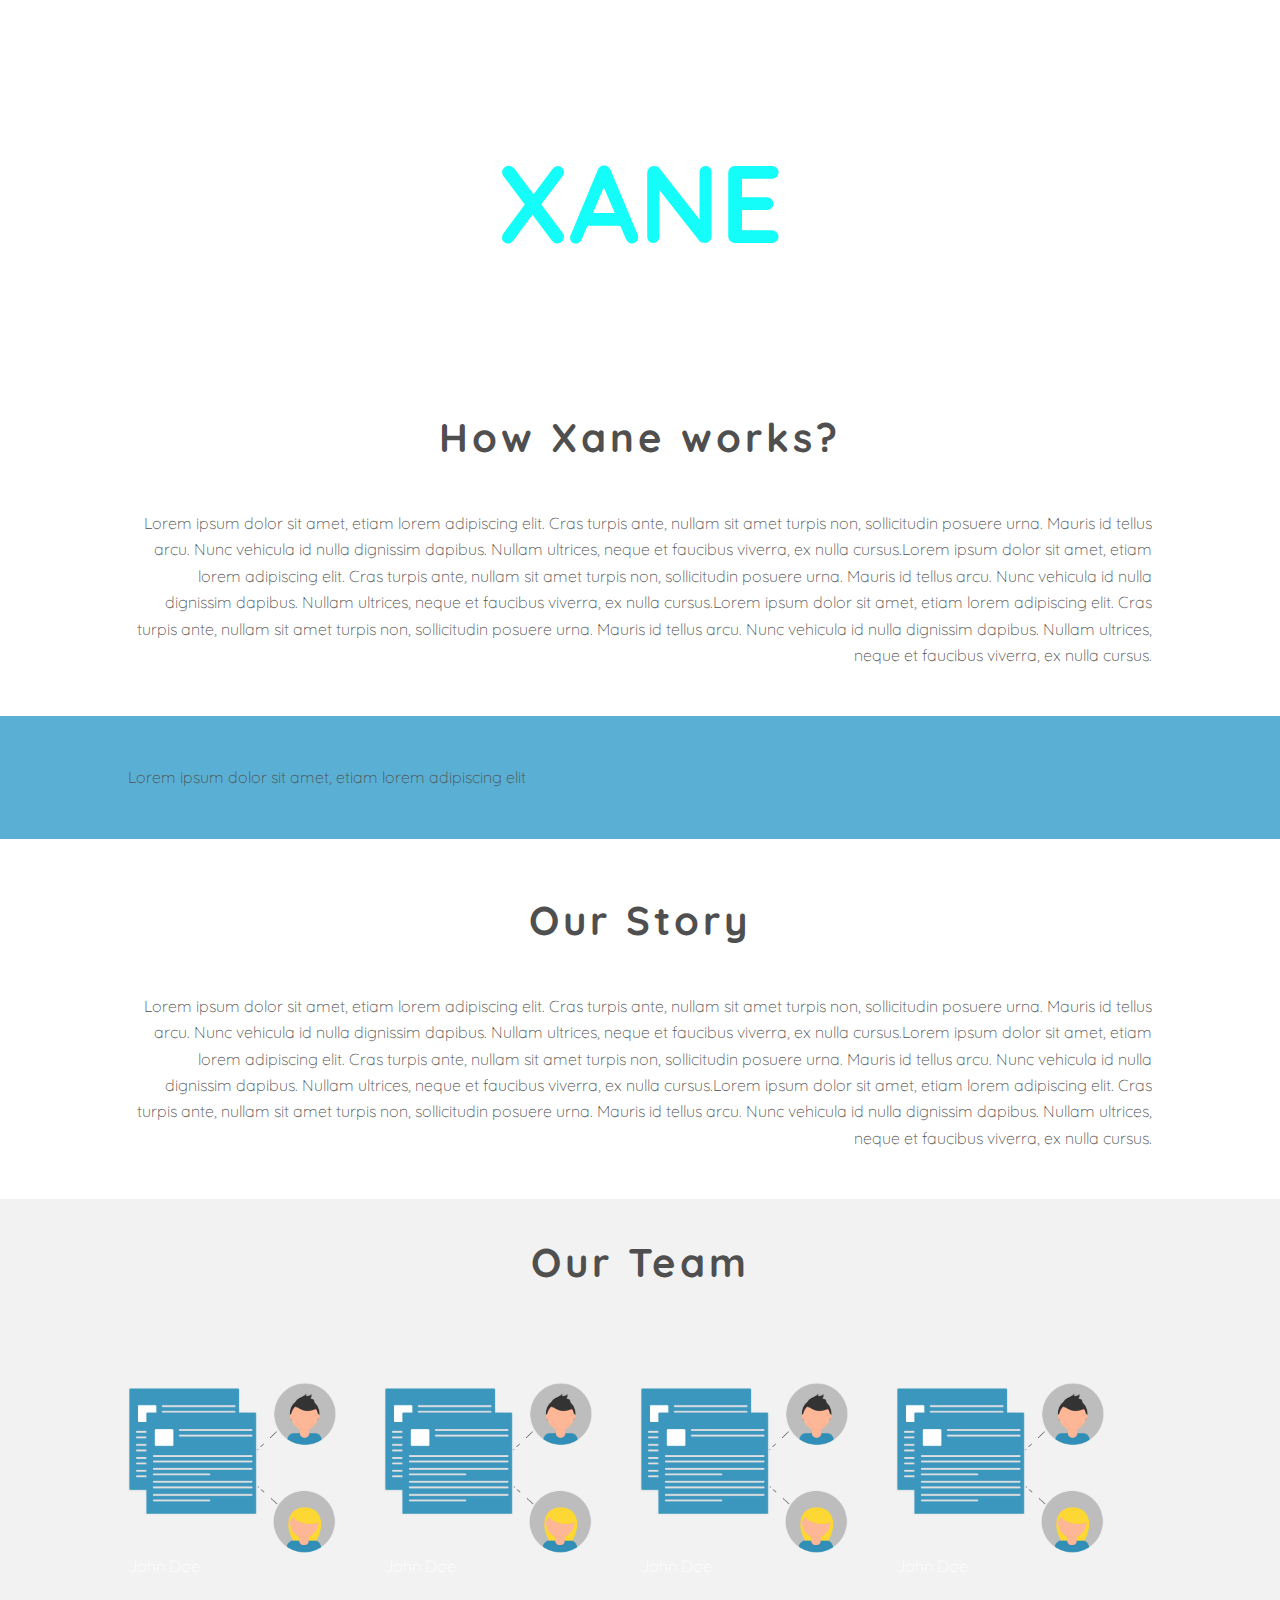
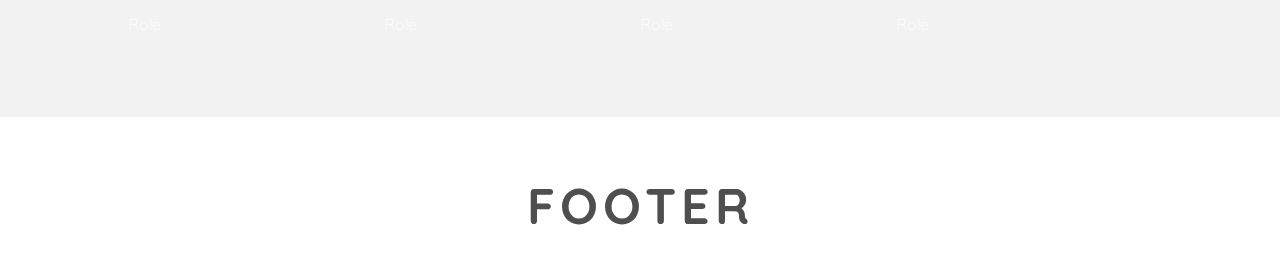
==== about.html @ 5661a8b7 "Update about.html" ====
<!DOCTYPE HTML>
<html>
	
<head>
		<title>Xane.ai</title>
	<meta name="theme-color" content="#3C97BF">
		<meta charset="utf-8" />
		<meta name="viewport" content="width=device-width, initial-scale=1" />
		<link rel="stylesheet" href="assets/css/main.css" />
	</head>
	<body>

		<!-- Page Wrapper -->
			<div id="page-wrapper">

				<!-- Header -->
					<header id="header" class="alt">
						<h1><a href="index.html">Xane.ai</a></h1>
						<nav id="nav">
                            <a class="disappear" href="#menu">Menu</a>
							<ul class="links">
                                <li><a href="index.html">Home</a></li>
								<li><a href="about.html">About</a></li>
								<li><a href="#">Why us?</a></li>
								<li><a href="https://blog.theillicitfox.in/">Blog</a></li>
								<li><a href="contact.html">Contact us</a></li>
							</ul>
						</nav>
					</header>
                
				<!-- Menu -->
					<nav id="menu">
						<div class="inner">
							<h2>Menu</h2>
							<ul class="links">
								<li><a href="index.html">Home</a></li>
								<li><a href="about.html">About</a></li>
								<li><a href="#">Why us?</a></li>
								<li><a href="https://blog.theillicitfox.in/">Blog</a></li>
								<li><a href="contact.html">Contact us</a></li>
							</ul>
							<a href="#" class="close">Close</a>
						</div>
					</nav>

				<!-- Banner -->
					<section id="banner">
						<div class="inner">
<!--							<div class="logo"><span class="icon fa-diamond"></span></div>-->
							<h2>XANE</h2>
							<p>AI Chatbot for Employee Retention</p>
						</div>
					</section>

				<!-- Wrapper -->
					<section id="wrapper">
                        <section id="one" class="wrapper spotlight divA divB">
								<div class="inner">
									<div class="content">
                                        <h2 style="text-align: center; font-size: 40px">How Xane works?</h2>
										<p class="textcc">Lorem ipsum dolor sit amet, etiam lorem adipiscing elit. Cras turpis ante, nullam sit amet turpis non, sollicitudin posuere urna. Mauris id tellus arcu. Nunc vehicula id nulla dignissim dapibus. Nullam ultrices, neque et faucibus viverra, ex nulla cursus.Lorem ipsum dolor sit amet, etiam lorem adipiscing elit. Cras turpis ante, nullam sit amet turpis non, sollicitudin posuere urna. Mauris id tellus arcu. Nunc vehicula id nulla dignissim dapibus. Nullam ultrices, neque et faucibus viverra, ex nulla cursus.Lorem ipsum dolor sit amet, etiam lorem adipiscing elit. Cras turpis ante, nullam sit amet turpis non, sollicitudin posuere urna. Mauris id tellus arcu. Nunc vehicula id nulla dignissim dapibus. Nullam ultrices, neque et faucibus viverra, ex nulla cursus.</p>
									</div>
                                    
								</div>
							</section>

						<!-- DivA -->
							<section id="one" class="wrapper spotlight divA divB blue">
								<div class="inner">
									<div class="content">
										<p class="textj">Lorem ipsum dolor sit amet, etiam lorem adipiscing elit</p>
									</div>
                                    
								</div>
							</section>

						<!-- DivA -->
							<section id="one" class="wrapper spotlight divA divB">
								<div class="inner">
									<div class="content">
                                        <h2 style="text-align: center; font-size: 40px">Our Story</h2>
										<p class="textcc">Lorem ipsum dolor sit amet, etiam lorem adipiscing elit. Cras turpis ante, nullam sit amet turpis non, sollicitudin posuere urna. Mauris id tellus arcu. Nunc vehicula id nulla dignissim dapibus. Nullam ultrices, neque et faucibus viverra, ex nulla cursus.Lorem ipsum dolor sit amet, etiam lorem adipiscing elit. Cras turpis ante, nullam sit amet turpis non, sollicitudin posuere urna. Mauris id tellus arcu. Nunc vehicula id nulla dignissim dapibus. Nullam ultrices, neque et faucibus viverra, ex nulla cursus.Lorem ipsum dolor sit amet, etiam lorem adipiscing elit. Cras turpis ante, nullam sit amet turpis non, sollicitudin posuere urna. Mauris id tellus arcu. Nunc vehicula id nulla dignissim dapibus. Nullam ultrices, neque et faucibus viverra, ex nulla cursus.</p>
									</div>
                                    
								</div>
							</section>
                        
						<!-- DivA -->
							<section id="one" class="wrapper spotlight divA" style="background-color: #f2f2f2">
                                <h6>&nbsp;</h6>
                                <h2 style="text-align: center; font-size: 40px;">Our Team</h2>
								<div class="inner">
                                <a href="#" class="image imagenm"><img src="images/pic02.jpg" alt="" /><p class="textcot">John Doe</p><p class="textccot">Role</p></a><a href="#" class="image imagenm"><img src="images/pic02.jpg" alt="" /><p class="textcot">John Doe</p><p class="textccot">Role</p></a><a href="#" class="image imagenm"><img src="images/pic02.jpg" alt="" /><p class="textcot">John Doe</p><p class="textccot">Role</p></a><a href="#" class="image imagenm"><img src="images/pic02.jpg" alt="" /><p class="textcot">John Doe</p><p class="textccot">Role</p></a>
                                </div>
							</section>
                        
                        <section id="one" class="wrapper spotlight divA divB">
								<div class="inner">
									<div class="content">
										<h2 style="text-align: center; font-size: 50px; margin: 0px;">FOOTER</h2>
									</div>
                                    
								</div>
							</section>

		<!-- Scripts -->
			<script src="assets/js/skel.min.js"></script>
			<script src="assets/js/jquery.min.js"></script>
			<script src="assets/js/jquery.scrollex.min.js"></script>
			<script src="assets/js/util.js"></script>
			<!--[if lte IE 8]><script src="/items/demos_assets/respond.min.js"></script><![endif]-->
			<script src="assets/js/main.js"></script>

	</body>
</html>
---- assets/css/main.css ----
@import url('https://cdnjs.cloudflare.com/ajax/libs/font-awesome/4.7.0/css/font-awesome.min.css');
@import url('https://fonts.googleapis.com/css?family=Quicksand:300,400,500,700&subset=latin-ext,vietnamese');
@import url('https://fonts.googleapis.com/css?family=Open+Sans');

/*Shifted from _body_*/

/* body {
		background-attachment: fixed;
		background-position: center;
		background-repeat: no-repeat;
	} */

        @media screen and (min-width:501px){
            body{background-image: url("xane_mdlg.gif");
		background-size: cover;
		background-attachment: fixed;
		background-position: center;
		background-repeat: no-repeat;
            }}

        @media screen and (max-width:500px){
		
            body{background-image: url("xane_mob.gif");
		    background-size: 360px 740px;
		background-attachment: none;
		background-position: none;
		background-repeat: no-repeat;
            }}

/* Reset */

	html, body, div, span, applet, object, iframe, h1, h2, h3, h4, h5, h6, p, blockquote, pre, a, abbr, acronym, address, big, cite, code, del, dfn, em, img, ins, kbd, q, s, samp, small, strike, strong, sub, sup, tt, var, b, u, i, center, dl, dt, dd, ol, ul, li, fieldset, form, label, legend, table, caption, tbody, tfoot, thead, tr, th, td, article, aside, canvas, details, embed, figure, figcaption, footer, header, hgroup, menu, nav, output, ruby, section, summary, time, mark, audio, video {
		margin: 0;
		padding: 0;
		border: 0;
		font-size: 100%;
		font: inherit;
		vertical-align: baseline;
	}

	article, aside, details, figcaption, figure, footer, header, hgroup, menu, nav, section {
		display: block;
	}

	body {
		line-height: 1;
	}

	ol, ul {
		list-style: none;
	}

	blockquote, q {
		quotes: none;
	}

	blockquote:before, blockquote:after, q:before, q:after {
		content: '';
		content: none;
	}

	table {
		border-collapse: collapse;
		border-spacing: 0;
	}

	body {
		-webkit-text-size-adjust: none;
	}

/* Box Model */

	*, *:before, *:after {
		-moz-box-sizing: border-box;
		-webkit-box-sizing: border-box;
		box-sizing: border-box;
	}

/* Grid */

	.row {
		border-bottom: solid 1px transparent;
		-moz-box-sizing: border-box;
		-webkit-box-sizing: border-box;
		box-sizing: border-box;
	}

	.row > * {
		float: left;
		-moz-box-sizing: border-box;
		-webkit-box-sizing: border-box;
		box-sizing: border-box;
	}

	.row:after, .row:before {
		content: '';
		display: block;
		clear: both;
		height: 0;
	}

	.row.uniform > * > :first-child {
		margin-top: 0;
	}

	.row.uniform > * > :last-child {
		margin-bottom: 0;
	}

	.row.\30 \25 > * {
		padding: 0 0 0 0em;
	}

	.row.\30 \25 {
		margin: 0 0 -1px 0em;
	}

	.row.uniform.\30 \25 > * {
		padding: 0em 0 0 0em;
	}

	.row.uniform.\30 \25 {
		margin: 0em 0 -1px 0em;
	}

	.row > * {
		padding: 0 0 0 1.75em;
	}

	.row {
		margin: 0 0 -1px -1.75em;
	}

	.row.uniform > * {
		padding: 1.75em 0 0 1.75em;
	}

	.row.uniform {
		margin: -1.75em 0 -1px -1.75em;
	}

	.row.\32 00\25 > * {
		padding: 0 0 0 3.5em;
	}

	.row.\32 00\25 {
		margin: 0 0 -1px -3.5em;
	}

	.row.uniform.\32 00\25 > * {
		padding: 3.5em 0 0 3.5em;
	}

	.row.uniform.\32 00\25 {
		margin: -3.5em 0 -1px -3.5em;
	}

	.row.\31 50\25 > * {
		padding: 0 0 0 2.625em;
	}

	.row.\31 50\25 {
		margin: 0 0 -1px -2.625em;
	}

	.row.uniform.\31 50\25 > * {
		padding: 2.625em 0 0 2.625em;
	}

	.row.uniform.\31 50\25 {
		margin: -2.625em 0 -1px -2.625em;
	}

	.row.\35 0\25 > * {
		padding: 0 0 0 0.875em;
	}

	.row.\35 0\25 {
		margin: 0 0 -1px -0.875em;
	}

	.row.uniform.\35 0\25 > * {
		padding: 0.875em 0 0 0.875em;
	}

	.row.uniform.\35 0\25 {
		margin: -0.875em 0 -1px -0.875em;
	}

	.row.\32 5\25 > * {
		padding: 0 0 0 0.4375em;
	}

	.row.\32 5\25 {
		margin: 0 0 -1px -0.4375em;
	}

	.row.uniform.\32 5\25 > * {
		padding: 0.4375em 0 0 0.4375em;
	}

	.row.uniform.\32 5\25 {
		margin: -0.4375em 0 -1px -0.4375em;
	}

	.\31 2u, .\31 2u\24 {
		width: 100%;
		clear: none;
		margin-left: 0;
	}

	.\31 1u, .\31 1u\24 {
		width: 91.6666666667%;
		clear: none;
		margin-left: 0;
	}

	.\31 0u, .\31 0u\24 {
		width: 83.3333333333%;
		clear: none;
		margin-left: 0;
	}

	.\39 u, .\39 u\24 {
		width: 75%;
		clear: none;
		margin-left: 0;
	}

	.\38 u, .\38 u\24 {
		width: 66.6666666667%;
		clear: none;
		margin-left: 0;
	}

	.\37 u, .\37 u\24 {
		width: 58.3333333333%;
		clear: none;
		margin-left: 0;
	}

	.\36 u, .\36 u\24 {
		width: 50%;
		clear: none;
		margin-left: 0;
	}

	.\35 u, .\35 u\24 {
		width: 41.6666666667%;
		clear: none;
		margin-left: 0;
	}

	.\34 u, .\34 u\24 {
		width: 33.3333333333%;
		clear: none;
		margin-left: 0;
	}

	.\33 u, .\33 u\24 {
		width: 25%;
		clear: none;
		margin-left: 0;
	}

	.\32 u, .\32 u\24 {
		width: 16.6666666667%;
		clear: none;
		margin-left: 0;
	}

	.\31 u, .\31 u\24 {
		width: 8.3333333333%;
		clear: none;
		margin-left: 0;
	}

	.\31 2u\24 + *,
	.\31 1u\24 + *,
	.\31 0u\24 + *,
	.\39 u\24 + *,
	.\38 u\24 + *,
	.\37 u\24 + *,
	.\36 u\24 + *,
	.\35 u\24 + *,
	.\34 u\24 + *,
	.\33 u\24 + *,
	.\32 u\24 + *,
	.\31 u\24 + * {
		clear: left;
	}

	.\-11u {
		margin-left: 91.66667%;
	}

	.\-10u {
		margin-left: 83.33333%;
	}

	.\-9u {
		margin-left: 75%;
	}

	.\-8u {
		margin-left: 66.66667%;
	}

	.\-7u {
		margin-left: 58.33333%;
	}

	.\-6u {
		margin-left: 50%;
	}

	.\-5u {
		margin-left: 41.66667%;
	}

	.\-4u {
		margin-left: 33.33333%;
	}

	.\-3u {
		margin-left: 25%;
	}

	.\-2u {
		margin-left: 16.66667%;
	}

	.\-1u {
		margin-left: 8.33333%;
	}

	@media screen and (max-width: 1680px) {
        .wrapper.spotlight.tp{
            top: 8em;
        }
        
		.row > * {
			padding: 0 0 0 1.75em;
		}

		.row {
			margin: 0 0 -1px -1.75em;
		}

		.row.uniform > * {
			padding: 1.75em 0 0 1.75em;
		}

		.row.uniform {
			margin: -1.75em 0 -1px -1.75em;
		}

		.row.\32 00\25 > * {
			padding: 0 0 0 3.5em;
		}

		.row.\32 00\25 {
			margin: 0 0 -1px -3.5em;
		}

		.row.uniform.\32 00\25 > * {
			padding: 3.5em 0 0 3.5em;
		}

		.row.uniform.\32 00\25 {
			margin: -3.5em 0 -1px -3.5em;
		}

		.row.\31 50\25 > * {
			padding: 0 0 0 2.625em;
		}

		.row.\31 50\25 {
			margin: 0 0 -1px -2.625em;
		}

		.row.uniform.\31 50\25 > * {
			padding: 2.625em 0 0 2.625em;
		}

		.row.uniform.\31 50\25 {
			margin: -2.625em 0 -1px -2.625em;
		}

		.row.\35 0\25 > * {
			padding: 0 0 0 0.875em;
		}

		.row.\35 0\25 {
			margin: 0 0 -1px -0.875em;
		}

		.row.uniform.\35 0\25 > * {
			padding: 0.875em 0 0 0.875em;
		}

		.row.uniform.\35 0\25 {
			margin: -0.875em 0 -1px -0.875em;
		}

		.row.\32 5\25 > * {
			padding: 0 0 0 0.4375em;
		}

		.row.\32 5\25 {
			margin: 0 0 -1px -0.4375em;
		}

		.row.uniform.\32 5\25 > * {
			padding: 0.4375em 0 0 0.4375em;
		}

		.row.uniform.\32 5\25 {
			margin: -0.4375em 0 -1px -0.4375em;
		}

		.\31 2u\28xlarge\29, .\31 2u\24\28xlarge\29 {
			width: 100%;
			clear: none;
			margin-left: 0;
		}

		.\31 1u\28xlarge\29, .\31 1u\24\28xlarge\29 {
			width: 91.6666666667%;
			clear: none;
			margin-left: 0;
		}

		.\31 0u\28xlarge\29, .\31 0u\24\28xlarge\29 {
			width: 83.3333333333%;
			clear: none;
			margin-left: 0;
		}

		.\39 u\28xlarge\29, .\39 u\24\28xlarge\29 {
			width: 75%;
			clear: none;
			margin-left: 0;
		}

		.\38 u\28xlarge\29, .\38 u\24\28xlarge\29 {
			width: 66.6666666667%;
			clear: none;
			margin-left: 0;
		}

		.\37 u\28xlarge\29, .\37 u\24\28xlarge\29 {
			width: 58.3333333333%;
			clear: none;
			margin-left: 0;
		}

		.\36 u\28xlarge\29, .\36 u\24\28xlarge\29 {
			width: 50%;
			clear: none;
			margin-left: 0;
		}

		.\35 u\28xlarge\29, .\35 u\24\28xlarge\29 {
			width: 41.6666666667%;
			clear: none;
			margin-left: 0;
		}

		.\34 u\28xlarge\29, .\34 u\24\28xlarge\29 {
			width: 33.3333333333%;
			clear: none;
			margin-left: 0;
		}

		.\33 u\28xlarge\29, .\33 u\24\28xlarge\29 {
			width: 25%;
			clear: none;
			margin-left: 0;
		}

		.\32 u\28xlarge\29, .\32 u\24\28xlarge\29 {
			width: 16.6666666667%;
			clear: none;
			margin-left: 0;
		}

		.\31 u\28xlarge\29, .\31 u\24\28xlarge\29 {
			width: 8.3333333333%;
			clear: none;
			margin-left: 0;
		}

		.\31 2u\24\28xlarge\29 + *,
		.\31 1u\24\28xlarge\29 + *,
		.\31 0u\24\28xlarge\29 + *,
		.\39 u\24\28xlarge\29 + *,
		.\38 u\24\28xlarge\29 + *,
		.\37 u\24\28xlarge\29 + *,
		.\36 u\24\28xlarge\29 + *,
		.\35 u\24\28xlarge\29 + *,
		.\34 u\24\28xlarge\29 + *,
		.\33 u\24\28xlarge\29 + *,
		.\32 u\24\28xlarge\29 + *,
		.\31 u\24\28xlarge\29 + * {
			clear: left;
		}

		.\-11u\28xlarge\29 {
			margin-left: 91.66667%;
		}

		.\-10u\28xlarge\29 {
			margin-left: 83.33333%;
		}

		.\-9u\28xlarge\29 {
			margin-left: 75%;
		}

		.\-8u\28xlarge\29 {
			margin-left: 66.66667%;
		}

		.\-7u\28xlarge\29 {
			margin-left: 58.33333%;
		}

		.\-6u\28xlarge\29 {
			margin-left: 50%;
		}

		.\-5u\28xlarge\29 {
			margin-left: 41.66667%;
		}

		.\-4u\28xlarge\29 {
			margin-left: 33.33333%;
		}

		.\-3u\28xlarge\29 {
			margin-left: 25%;
		}

		.\-2u\28xlarge\29 {
			margin-left: 16.66667%;
		}

		.\-1u\28xlarge\29 {
			margin-left: 8.33333%;
		}

	}

	@media screen and (max-width: 1280px) {
        
        .wrapper.spotlight.tp{
            top: 6em;
        }
        
		.row > * {
			padding: 0 0 0 1.75em;
		}

		.row {
			margin: 0 0 -1px -1.75em;
		}

		.row.uniform > * {
			padding: 1.75em 0 0 1.75em;
		}

		.row.uniform {
			margin: -1.75em 0 -1px -1.75em;
		}

		.row.\32 00\25 > * {
			padding: 0 0 0 3.5em;
		}

		.row.\32 00\25 {
			margin: 0 0 -1px -3.5em;
		}

		.row.uniform.\32 00\25 > * {
			padding: 3.5em 0 0 3.5em;
		}

		.row.uniform.\32 00\25 {
			margin: -3.5em 0 -1px -3.5em;
		}

		.row.\31 50\25 > * {
			padding: 0 0 0 2.625em;
		}

		.row.\31 50\25 {
			margin: 0 0 -1px -2.625em;
		}

		.row.uniform.\31 50\25 > * {
			padding: 2.625em 0 0 2.625em;
		}

		.row.uniform.\31 50\25 {
			margin: -2.625em 0 -1px -2.625em;
		}

		.row.\35 0\25 > * {
			padding: 0 0 0 0.875em;
		}

		.row.\35 0\25 {
			margin: 0 0 -1px -0.875em;
		}

		.row.uniform.\35 0\25 > * {
			padding: 0.875em 0 0 0.875em;
		}

		.row.uniform.\35 0\25 {
			margin: -0.875em 0 -1px -0.875em;
		}

		.row.\32 5\25 > * {
			padding: 0 0 0 0.4375em;
		}

		.row.\32 5\25 {
			margin: 0 0 -1px -0.4375em;
		}

		.row.uniform.\32 5\25 > * {
			padding: 0.4375em 0 0 0.4375em;
		}

		.row.uniform.\32 5\25 {
			margin: -0.4375em 0 -1px -0.4375em;
		}

		.\31 2u\28large\29, .\31 2u\24\28large\29 {
			width: 100%;
			clear: none;
			margin-left: 0;
		}

		.\31 1u\28large\29, .\31 1u\24\28large\29 {
			width: 91.6666666667%;
			clear: none;
			margin-left: 0;
		}

		.\31 0u\28large\29, .\31 0u\24\28large\29 {
			width: 83.3333333333%;
			clear: none;
			margin-left: 0;
		}

		.\39 u\28large\29, .\39 u\24\28large\29 {
			width: 75%;
			clear: none;
			margin-left: 0;
		}

		.\38 u\28large\29, .\38 u\24\28large\29 {
			width: 66.6666666667%;
			clear: none;
			margin-left: 0;
		}

		.\37 u\28large\29, .\37 u\24\28large\29 {
			width: 58.3333333333%;
			clear: none;
			margin-left: 0;
		}

		.\36 u\28large\29, .\36 u\24\28large\29 {
			width: 50%;
			clear: none;
			margin-left: 0;
		}

		.\35 u\28large\29, .\35 u\24\28large\29 {
			width: 41.6666666667%;
			clear: none;
			margin-left: 0;
		}

		.\34 u\28large\29, .\34 u\24\28large\29 {
			width: 33.3333333333%;
			clear: none;
			margin-left: 0;
		}

		.\33 u\28large\29, .\33 u\24\28large\29 {
			width: 25%;
			clear: none;
			margin-left: 0;
		}

		.\32 u\28large\29, .\32 u\24\28large\29 {
			width: 16.6666666667%;
			clear: none;
			margin-left: 0;
		}

		.\31 u\28large\29, .\31 u\24\28large\29 {
			width: 8.3333333333%;
			clear: none;
			margin-left: 0;
		}

		.\31 2u\24\28large\29 + *,
		.\31 1u\24\28large\29 + *,
		.\31 0u\24\28large\29 + *,
		.\39 u\24\28large\29 + *,
		.\38 u\24\28large\29 + *,
		.\37 u\24\28large\29 + *,
		.\36 u\24\28large\29 + *,
		.\35 u\24\28large\29 + *,
		.\34 u\24\28large\29 + *,
		.\33 u\24\28large\29 + *,
		.\32 u\24\28large\29 + *,
		.\31 u\24\28large\29 + * {
			clear: left;
		}

		.\-11u\28large\29 {
			margin-left: 91.66667%;
		}

		.\-10u\28large\29 {
			margin-left: 83.33333%;
		}

		.\-9u\28large\29 {
			margin-left: 75%;
		}

		.\-8u\28large\29 {
			margin-left: 66.66667%;
		}

		.\-7u\28large\29 {
			margin-left: 58.33333%;
		}

		.\-6u\28large\29 {
			margin-left: 50%;
		}

		.\-5u\28large\29 {
			margin-left: 41.66667%;
		}

		.\-4u\28large\29 {
			margin-left: 33.33333%;
		}

		.\-3u\28large\29 {
			margin-left: 25%;
		}

		.\-2u\28large\29 {
			margin-left: 16.66667%;
		}

		.\-1u\28large\29 {
			margin-left: 8.33333%;
		}

	}

	@media screen and (max-width: 980px) {
        .wrapper.spotlight.tp{
            top: 5em;
        }
        
		.row > * {
			padding: 0 0 0 1.75em;
		}

		.row {
			margin: 0 0 -1px -1.75em;
		}

		.row.uniform > * {
			padding: 1.75em 0 0 1.75em;
		}

		.row.uniform {
			margin: -1.75em 0 -1px -1.75em;
		}

		.row.\32 00\25 > * {
			padding: 0 0 0 3.5em;
		}

		.row.\32 00\25 {
			margin: 0 0 -1px -3.5em;
		}

		.row.uniform.\32 00\25 > * {
			padding: 3.5em 0 0 3.5em;
		}

		.row.uniform.\32 00\25 {
			margin: -3.5em 0 -1px -3.5em;
		}

		.row.\31 50\25 > * {
			padding: 0 0 0 2.625em;
		}

		.row.\31 50\25 {
			margin: 0 0 -1px -2.625em;
		}

		.row.uniform.\31 50\25 > * {
			padding: 2.625em 0 0 2.625em;
		}

		.row.uniform.\31 50\25 {
			margin: -2.625em 0 -1px -2.625em;
		}

		.row.\35 0\25 > * {
			padding: 0 0 0 0.875em;
		}

		.row.\35 0\25 {
			margin: 0 0 -1px -0.875em;
		}

		.row.uniform.\35 0\25 > * {
			padding: 0.875em 0 0 0.875em;
		}

		.row.uniform.\35 0\25 {
			margin: -0.875em 0 -1px -0.875em;
		}

		.row.\32 5\25 > * {
			padding: 0 0 0 0.4375em;
		}

		.row.\32 5\25 {
			margin: 0 0 -1px -0.4375em;
		}

		.row.uniform.\32 5\25 > * {
			padding: 0.4375em 0 0 0.4375em;
		}

		.row.uniform.\32 5\25 {
			margin: -0.4375em 0 -1px -0.4375em;
		}

		.\31 2u\28medium\29, .\31 2u\24\28medium\29 {
			width: 100%;
			clear: none;
			margin-left: 0;
		}

		.\31 1u\28medium\29, .\31 1u\24\28medium\29 {
			width: 91.6666666667%;
			clear: none;
			margin-left: 0;
		}

		.\31 0u\28medium\29, .\31 0u\24\28medium\29 {
			width: 83.3333333333%;
			clear: none;
			margin-left: 0;
		}

		.\39 u\28medium\29, .\39 u\24\28medium\29 {
			width: 75%;
			clear: none;
			margin-left: 0;
		}

		.\38 u\28medium\29, .\38 u\24\28medium\29 {
			width: 66.6666666667%;
			clear: none;
			margin-left: 0;
		}

		.\37 u\28medium\29, .\37 u\24\28medium\29 {
			width: 58.3333333333%;
			clear: none;
			margin-left: 0;
		}

		.\36 u\28medium\29, .\36 u\24\28medium\29 {
			width: 50%;
			clear: none;
			margin-left: 0;
		}

		.\35 u\28medium\29, .\35 u\24\28medium\29 {
			width: 41.6666666667%;
			clear: none;
			margin-left: 0;
		}

		.\34 u\28medium\29, .\34 u\24\28medium\29 {
			width: 33.3333333333%;
			clear: none;
			margin-left: 0;
		}

		.\33 u\28medium\29, .\33 u\24\28medium\29 {
			width: 25%;
			clear: none;
			margin-left: 0;
		}

		.\32 u\28medium\29, .\32 u\24\28medium\29 {
			width: 16.6666666667%;
			clear: none;
			margin-left: 0;
		}

		.\31 u\28medium\29, .\31 u\24\28medium\29 {
			width: 8.3333333333%;
			clear: none;
			margin-left: 0;
		}

		.\31 2u\24\28medium\29 + *,
		.\31 1u\24\28medium\29 + *,
		.\31 0u\24\28medium\29 + *,
		.\39 u\24\28medium\29 + *,
		.\38 u\24\28medium\29 + *,
		.\37 u\24\28medium\29 + *,
		.\36 u\24\28medium\29 + *,
		.\35 u\24\28medium\29 + *,
		.\34 u\24\28medium\29 + *,
		.\33 u\24\28medium\29 + *,
		.\32 u\24\28medium\29 + *,
		.\31 u\24\28medium\29 + * {
			clear: left;
		}

		.\-11u\28medium\29 {
			margin-left: 91.66667%;
		}

		.\-10u\28medium\29 {
			margin-left: 83.33333%;
		}

		.\-9u\28medium\29 {
			margin-left: 75%;
		}

		.\-8u\28medium\29 {
			margin-left: 66.66667%;
		}

		.\-7u\28medium\29 {
			margin-left: 58.33333%;
		}

		.\-6u\28medium\29 {
			margin-left: 50%;
		}

		.\-5u\28medium\29 {
			margin-left: 41.66667%;
		}

		.\-4u\28medium\29 {
			margin-left: 33.33333%;
		}

		.\-3u\28medium\29 {
			margin-left: 25%;
		}

		.\-2u\28medium\29 {
			margin-left: 16.66667%;
		}

		.\-1u\28medium\29 {
			margin-left: 8.33333%;
		}

	}

	@media screen and (max-width: 736px) {
        .wrapper.spotlight.tp{
            top: 4em;
        }
        
		.row > * {
			padding: 0 0 0 1.25em;
		}

		.row {
			margin: 0 0 -1px -1.25em;
		}

		.row.uniform > * {
			padding: 1.25em 0 0 1.25em;
		}

		.row.uniform {
			margin: -1.25em 0 -1px -1.25em;
		}

		.row.\32 00\25 > * {
			padding: 0 0 0 2.5em;
		}

		.row.\32 00\25 {
			margin: 0 0 -1px -2.5em;
		}

		.row.uniform.\32 00\25 > * {
			padding: 2.5em 0 0 2.5em;
		}

		.row.uniform.\32 00\25 {
			margin: -2.5em 0 -1px -2.5em;
		}

		.row.\31 50\25 > * {
			padding: 0 0 0 1.875em;
		}

		.row.\31 50\25 {
			margin: 0 0 -1px -1.875em;
		}

		.row.uniform.\31 50\25 > * {
			padding: 1.875em 0 0 1.875em;
		}

		.row.uniform.\31 50\25 {
			margin: -1.875em 0 -1px -1.875em;
		}

		.row.\35 0\25 > * {
			padding: 0 0 0 0.625em;
		}

		.row.\35 0\25 {
			margin: 0 0 -1px -0.625em;
		}

		.row.uniform.\35 0\25 > * {
			padding: 0.625em 0 0 0.625em;
		}

		.row.uniform.\35 0\25 {
			margin: -0.625em 0 -1px -0.625em;
		}

		.row.\32 5\25 > * {
			padding: 0 0 0 0.3125em;
		}

		.row.\32 5\25 {
			margin: 0 0 -1px -0.3125em;
		}

		.row.uniform.\32 5\25 > * {
			padding: 0.3125em 0 0 0.3125em;
		}

		.row.uniform.\32 5\25 {
			margin: -0.3125em 0 -1px -0.3125em;
		}

		.\31 2u\28small\29, .\31 2u\24\28small\29 {
			width: 100%;
			clear: none;
			margin-left: 0;
		}

		.\31 1u\28small\29, .\31 1u\24\28small\29 {
			width: 91.6666666667%;
			clear: none;
			margin-left: 0;
		}

		.\31 0u\28small\29, .\31 0u\24\28small\29 {
			width: 83.3333333333%;
			clear: none;
			margin-left: 0;
		}

		.\39 u\28small\29, .\39 u\24\28small\29 {
			width: 75%;
			clear: none;
			margin-left: 0;
		}

		.\38 u\28small\29, .\38 u\24\28small\29 {
			width: 66.6666666667%;
			clear: none;
			margin-left: 0;
		}

		.\37 u\28small\29, .\37 u\24\28small\29 {
			width: 58.3333333333%;
			clear: none;
			margin-left: 0;
		}

		.\36 u\28small\29, .\36 u\24\28small\29 {
			width: 50%;
			clear: none;
			margin-left: 0;
		}

		.\35 u\28small\29, .\35 u\24\28small\29 {
			width: 41.6666666667%;
			clear: none;
			margin-left: 0;
		}

		.\34 u\28small\29, .\34 u\24\28small\29 {
			width: 33.3333333333%;
			clear: none;
			margin-left: 0;
		}

		.\33 u\28small\29, .\33 u\24\28small\29 {
			width: 25%;
			clear: none;
			margin-left: 0;
		}

		.\32 u\28small\29, .\32 u\24\28small\29 {
			width: 16.6666666667%;
			clear: none;
			margin-left: 0;
		}

		.\31 u\28small\29, .\31 u\24\28small\29 {
			width: 8.3333333333%;
			clear: none;
			margin-left: 0;
		}

		.\31 2u\24\28small\29 + *,
		.\31 1u\24\28small\29 + *,
		.\31 0u\24\28small\29 + *,
		.\39 u\24\28small\29 + *,
		.\38 u\24\28small\29 + *,
		.\37 u\24\28small\29 + *,
		.\36 u\24\28small\29 + *,
		.\35 u\24\28small\29 + *,
		.\34 u\24\28small\29 + *,
		.\33 u\24\28small\29 + *,
		.\32 u\24\28small\29 + *,
		.\31 u\24\28small\29 + * {
			clear: left;
		}

		.\-11u\28small\29 {
			margin-left: 91.66667%;
		}

		.\-10u\28small\29 {
			margin-left: 83.33333%;
		}

		.\-9u\28small\29 {
			margin-left: 75%;
		}

		.\-8u\28small\29 {
			margin-left: 66.66667%;
		}

		.\-7u\28small\29 {
			margin-left: 58.33333%;
		}

		.\-6u\28small\29 {
			margin-left: 50%;
		}

		.\-5u\28small\29 {
			margin-left: 41.66667%;
		}

		.\-4u\28small\29 {
			margin-left: 33.33333%;
		}

		.\-3u\28small\29 {
			margin-left: 25%;
		}

		.\-2u\28small\29 {
			margin-left: 16.66667%;
		}

		.\-1u\28small\29 {
			margin-left: 8.33333%;
		}

	}

	@media screen and (max-width: 640px) {
        .wrapper.spotlight.tp{
            top: 4em;
        }
        
		.row > * {
			padding: 0 0 0 1.25em;
		}

		.row {
			margin: 0 0 -1px -1.25em;
		}

		.row.uniform > * {
			padding: 1.25em 0 0 1.25em;
		}

		.row.uniform {
			margin: -1.25em 0 -1px -1.25em;
		}

		.row.\32 00\25 > * {
			padding: 0 0 0 2.5em;
		}

		.row.\32 00\25 {
			margin: 0 0 -1px -2.5em;
		}

		.row.uniform.\32 00\25 > * {
			padding: 2.5em 0 0 2.5em;
		}

		.row.uniform.\32 00\25 {
			margin: -2.5em 0 -1px -2.5em;
		}

		.row.\31 50\25 > * {
			padding: 0 0 0 1.875em;
		}

		.row.\31 50\25 {
			margin: 0 0 -1px -1.875em;
		}

		.row.uniform.\31 50\25 > * {
			padding: 1.875em 0 0 1.875em;
		}

		.row.uniform.\31 50\25 {
			margin: -1.875em 0 -1px -1.875em;
		}

		.row.\35 0\25 > * {
			padding: 0 0 0 0.625em;
		}

		.row.\35 0\25 {
			margin: 0 0 -1px -0.625em;
		}

		.row.uniform.\35 0\25 > * {
			padding: 0.625em 0 0 0.625em;
		}

		.row.uniform.\35 0\25 {
			margin: -0.625em 0 -1px -0.625em;
		}

		.row.\32 5\25 > * {
			padding: 0 0 0 0.3125em;
		}

		.row.\32 5\25 {
			margin: 0 0 -1px -0.3125em;
		}

		.row.uniform.\32 5\25 > * {
			padding: 0.3125em 0 0 0.3125em;
		}

		.row.uniform.\32 5\25 {
			margin: -0.3125em 0 -1px -0.3125em;
		}

		.\31 2u\28xsmall\29, .\31 2u\24\28xsmall\29 {
			width: 100%;
			clear: none;
			margin-left: 0;
		}

		.\31 1u\28xsmall\29, .\31 1u\24\28xsmall\29 {
			width: 91.6666666667%;
			clear: none;
			margin-left: 0;
		}

		.\31 0u\28xsmall\29, .\31 0u\24\28xsmall\29 {
			width: 83.3333333333%;
			clear: none;
			margin-left: 0;
		}

		.\39 u\28xsmall\29, .\39 u\24\28xsmall\29 {
			width: 75%;
			clear: none;
			margin-left: 0;
		}

		.\38 u\28xsmall\29, .\38 u\24\28xsmall\29 {
			width: 66.6666666667%;
			clear: none;
			margin-left: 0;
		}

		.\37 u\28xsmall\29, .\37 u\24\28xsmall\29 {
			width: 58.3333333333%;
			clear: none;
			margin-left: 0;
		}

		.\36 u\28xsmall\29, .\36 u\24\28xsmall\29 {
			width: 50%;
			clear: none;
			margin-left: 0;
		}

		.\35 u\28xsmall\29, .\35 u\24\28xsmall\29 {
			width: 41.6666666667%;
			clear: none;
			margin-left: 0;
		}

		.\34 u\28xsmall\29, .\34 u\24\28xsmall\29 {
			width: 33.3333333333%;
			clear: none;
			margin-left: 0;
		}

		.\33 u\28xsmall\29, .\33 u\24\28xsmall\29 {
			width: 25%;
			clear: none;
			margin-left: 0;
		}

		.\32 u\28xsmall\29, .\32 u\24\28xsmall\29 {
			width: 16.6666666667%;
			clear: none;
			margin-left: 0;
		}

		.\31 u\28xsmall\29, .\31 u\24\28xsmall\29 {
			width: 8.3333333333%;
			clear: none;
			margin-left: 0;
		}

		.\31 2u\24\28xsmall\29 + *,
		.\31 1u\24\28xsmall\29 + *,
		.\31 0u\24\28xsmall\29 + *,
		.\39 u\24\28xsmall\29 + *,
		.\38 u\24\28xsmall\29 + *,
		.\37 u\24\28xsmall\29 + *,
		.\36 u\24\28xsmall\29 + *,
		.\35 u\24\28xsmall\29 + *,
		.\34 u\24\28xsmall\29 + *,
		.\33 u\24\28xsmall\29 + *,
		.\32 u\24\28xsmall\29 + *,
		.\31 u\24\28xsmall\29 + * {
			clear: left;
		}

		.\-11u\28xsmall\29 {
			margin-left: 91.66667%;
		}

		.\-10u\28xsmall\29 {
			margin-left: 83.33333%;
		}

		.\-9u\28xsmall\29 {
			margin-left: 75%;
		}

		.\-8u\28xsmall\29 {
			margin-left: 66.66667%;
		}

		.\-7u\28xsmall\29 {
			margin-left: 58.33333%;
		}

		.\-6u\28xsmall\29 {
			margin-left: 50%;
		}

		.\-5u\28xsmall\29 {
			margin-left: 41.66667%;
		}

		.\-4u\28xsmall\29 {
			margin-left: 33.33333%;
		}

		.\-3u\28xsmall\29 {
			margin-left: 25%;
		}

		.\-2u\28xsmall\29 {
			margin-left: 16.66667%;
		}

		.\-1u\28xsmall\29 {
			margin-left: 8.33333%;
		}

	}
    @media screen and (max-width: 560px) {
    .wrapper.spotlight.tp{
        top: 3em;
    }}
    @media screen and (max-width: 736px) {
        #nav ul{
        display: none;
    }}
    @media screen and (max-width: 400px) {
        .wrapper.spotlight.tp{
        top: 2em;
    }}
	@media screen and (max-width: 360px) {
		.row > * {
			padding: 0 0 0 1.25em;
		}

		.row {
			margin: 0 0 -1px -1.25em;
		}

		.row.uniform > * {
			padding: 1.25em 0 0 1.25em;
		}

		.row.uniform {
			margin: -1.25em 0 -1px -1.25em;
		}

		.row.\32 00\25 > * {
			padding: 0 0 0 2.5em;
		}

		.row.\32 00\25 {
			margin: 0 0 -1px -2.5em;
		}

		.row.uniform.\32 00\25 > * {
			padding: 2.5em 0 0 2.5em;
		}

		.row.uniform.\32 00\25 {
			margin: -2.5em 0 -1px -2.5em;
		}

		.row.\31 50\25 > * {
			padding: 0 0 0 1.875em;
		}

		.row.\31 50\25 {
			margin: 0 0 -1px -1.875em;
		}

		.row.uniform.\31 50\25 > * {
			padding: 1.875em 0 0 1.875em;
		}

		.row.uniform.\31 50\25 {
			margin: -1.875em 0 -1px -1.875em;
		}

		.row.\35 0\25 > * {
			padding: 0 0 0 0.625em;
		}

		.row.\35 0\25 {
			margin: 0 0 -1px -0.625em;
		}

		.row.uniform.\35 0\25 > * {
			padding: 0.625em 0 0 0.625em;
		}

		.row.uniform.\35 0\25 {
			margin: -0.625em 0 -1px -0.625em;
		}

		.row.\32 5\25 > * {
			padding: 0 0 0 0.3125em;
		}

		.row.\32 5\25 {
			margin: 0 0 -1px -0.3125em;
		}

		.row.uniform.\32 5\25 > * {
			padding: 0.3125em 0 0 0.3125em;
		}

		.row.uniform.\32 5\25 {
			margin: -0.3125em 0 -1px -0.3125em;
		}

		.\31 2u\28xxsmall\29, .\31 2u\24\28xxsmall\29 {
			width: 100%;
			clear: none;
			margin-left: 0;
		}

		.\31 1u\28xxsmall\29, .\31 1u\24\28xxsmall\29 {
			width: 91.6666666667%;
			clear: none;
			margin-left: 0;
		}

		.\31 0u\28xxsmall\29, .\31 0u\24\28xxsmall\29 {
			width: 83.3333333333%;
			clear: none;
			margin-left: 0;
		}

		.\39 u\28xxsmall\29, .\39 u\24\28xxsmall\29 {
			width: 75%;
			clear: none;
			margin-left: 0;
		}

		.\38 u\28xxsmall\29, .\38 u\24\28xxsmall\29 {
			width: 66.6666666667%;
			clear: none;
			margin-left: 0;
		}

		.\37 u\28xxsmall\29, .\37 u\24\28xxsmall\29 {
			width: 58.3333333333%;
			clear: none;
			margin-left: 0;
		}

		.\36 u\28xxsmall\29, .\36 u\24\28xxsmall\29 {
			width: 50%;
			clear: none;
			margin-left: 0;
		}

		.\35 u\28xxsmall\29, .\35 u\24\28xxsmall\29 {
			width: 41.6666666667%;
			clear: none;
			margin-left: 0;
		}

		.\34 u\28xxsmall\29, .\34 u\24\28xxsmall\29 {
			width: 33.3333333333%;
			clear: none;
			margin-left: 0;
		}

		.\33 u\28xxsmall\29, .\33 u\24\28xxsmall\29 {
			width: 25%;
			clear: none;
			margin-left: 0;
		}

		.\32 u\28xxsmall\29, .\32 u\24\28xxsmall\29 {
			width: 16.6666666667%;
			clear: none;
			margin-left: 0;
		}

		.\31 u\28xxsmall\29, .\31 u\24\28xxsmall\29 {
			width: 8.3333333333%;
			clear: none;
			margin-left: 0;
		}

		.\31 2u\24\28xxsmall\29 + *,
		.\31 1u\24\28xxsmall\29 + *,
		.\31 0u\24\28xxsmall\29 + *,
		.\39 u\24\28xxsmall\29 + *,
		.\38 u\24\28xxsmall\29 + *,
		.\37 u\24\28xxsmall\29 + *,
		.\36 u\24\28xxsmall\29 + *,
		.\35 u\24\28xxsmall\29 + *,
		.\34 u\24\28xxsmall\29 + *,
		.\33 u\24\28xxsmall\29 + *,
		.\32 u\24\28xxsmall\29 + *,
		.\31 u\24\28xxsmall\29 + * {
			clear: left;
		}

		.\-11u\28xxsmall\29 {
			margin-left: 91.66667%;
		}

		.\-10u\28xxsmall\29 {
			margin-left: 83.33333%;
		}

		.\-9u\28xxsmall\29 {
			margin-left: 75%;
		}

		.\-8u\28xxsmall\29 {
			margin-left: 66.66667%;
		}

		.\-7u\28xxsmall\29 {
			margin-left: 58.33333%;
		}

		.\-6u\28xxsmall\29 {
			margin-left: 50%;
		}

		.\-5u\28xxsmall\29 {
			margin-left: 41.66667%;
		}

		.\-4u\28xxsmall\29 {
			margin-left: 33.33333%;
		}

		.\-3u\28xxsmall\29 {
			margin-left: 25%;
		}

		.\-2u\28xxsmall\29 {
			margin-left: 16.66667%;
		}

		.\-1u\28xxsmall\29 {
			margin-left: 8.33333%;
		}

	}

/* Basic */

	@-ms-viewport {
		width: device-width;
	}

	body {
		-ms-overflow-style: scrollbar;
	}

	@media screen and (max-width: 640px) {

		html, body {
			min-width: 320px;
		}

	}

	

		body.is-loading *, body.is-loading *:before, body.is-loading *:after {
			-moz-animation: none !important;
			-webkit-animation: none !important;
			-ms-animation: none !important;
			animation: none !important;
			-moz-transition: none !important;
			-webkit-transition: none !important;
			-ms-transition: none !important;
			transition: none !important;
		}

/* Type */

	body, input, select, textarea {
		color: #ffffff;
		font-family: 'Quicksand', sans-serif;
		font-size: 16.5pt;
		font-weight: 300;
		line-height: 1.65;
	}

		@media screen and (max-width: 1680px) {

			body, input, select, textarea {
				font-size: 13pt;
			}

		}

		@media screen and (max-width: 1280px) {

			body, input, select, textarea {
				font-size: 12pt;
			}

		}

		@media screen and (max-width: 980px) {

			body, input, select, textarea {
				font-size: 12pt;
			}

		}

		@media screen and (max-width: 736px) {

			body, input, select, textarea {
				font-size: 12pt;
			}

		}

		@media screen and (max-width: 640px) {

			body, input, select, textarea {
				font-size: 12pt;
			}

		}

	a {
		-moz-transition: color 0.2s ease-in-out, border-bottom-color 0.2s ease-in-out;
		-webkit-transition: color 0.2s ease-in-out, border-bottom-color 0.2s ease-in-out;
		-ms-transition: color 0.2s ease-in-out, border-bottom-color 0.2s ease-in-out;
		transition: color 0.2s ease-in-out, border-bottom-color 0.2s ease-in-out;
		border-bottom: dotted 1px rgba(255, 255, 255, 0.35);
		color: #ffffff;
		text-decoration: none;
	}

		a:hover {
			border-bottom-color: transparent;
			color: #ffffff !important;
		}

		a.special:not(.button) {
			text-decoration: none;
			border-bottom: 0;
			display: block;
			font-family: 'Quicksand', sans-serif;
			font-size: 0.8em;
			font-weight: 700;
			letter-spacing: 0.1em;
			margin: 0 0 2em 0;
			text-transform: uppercase;
		}

			a.special:not(.button):before {
				-moz-osx-font-smoothing: grayscale;
				-webkit-font-smoothing: antialiased;
				font-family: FontAwesome;
				font-style: normal;
				font-weight: normal;
				text-transform: none !important;
			}

			a.special:not(.button):before {
				-moz-transition: background-color 0.2s ease-in-out;
				-webkit-transition: background-color 0.2s ease-in-out;
				-ms-transition: background-color 0.2s ease-in-out;
				transition: background-color 0.2s ease-in-out;
				border-radius: 100%;
				border: solid 2px rgba(255, 255, 255, 0.125);
				content: '\f105';
				display: inline-block;
				font-size: 1.25em;
				height: 2em;
				line-height: 1.65em;
				margin-right: 0.85em;
				text-align: center;
				text-indent: 0.15em;
				vertical-align: middle;
				width: 2em;
			}

			a.special:not(.button):hover:before {
				background-color: rgba(255, 255, 255, 0.025);
			}

			a.special:not(.button):active:before {
				background-color: rgba(255, 255, 255, 0.075);
			}

	strong, b {
		color: #ffffff;
		font-weight: 600;
	}

	em, i {
		font-style: italic;
	}

	p {
		margin: 0 0 2em 0;
	}
    
    .content h1{color: #4f4f4f; font-size: 3.5em; margin: 1em 0px 0px 0px;}
    
    .textj{text-align: justify;}

    .textc{text-align: center; font-family: 'Quicksand', sans-serif; margin: 0 2vw 1em 2vw; font-size: 24px;}

	h1, h2, h3, h4, h5, h6 {
		color: #ffffff;
		font-family: 'Quicksand', sans-serif;
		font-weight: 700;
		letter-spacing: 0.1em;
		margin: 0 0 1em 0;
	}

		h1 a, h2 a, h3 a, h4 a, h5 a, h6 a {
			color: inherit;
			text-decoration: none;
		}

		h1 span, h2 span, h3 span, h4 span, h5 span, h6 span {
			font-weight: 200;
		}

		h1.major, h2.major, h3.major, h4.major, h5.major, h6.major {
			padding-bottom: 1em;
			border-bottom: solid 1px #f2f2f2;
		}

	h2 {
		font-size: 1.2em;
	}

	h3 {
		font-size: 0.9em;
	}

	h4 {
		font-size: 0.7em;
	}

	h5 {
		font-size: 0.7em;
	}

	h6 {
		font-size: 0.7em;
	}

	@media screen and (max-width: 736px) {

		h2 {
			font-size: 1em;
		}

		h3 {
			font-size: 0.8em;
		}

	}

	sub {
		font-size: 0.8em;
		position: relative;
		top: 0.5em;
	}

	sup {
		font-size: 0.8em;
		position: relative;
		top: -0.5em;
	}

	blockquote {
		border-left: solid 4px rgba(255, 255, 255, 0.125);
		font-style: italic;
		margin: 0 0 2em 0;
		padding: 0.5em 0 0.5em 2em;
	}

	code {
		background: rgba(255, 255, 255, 0.025);
		border-radius: 5px;
		border: solid 2px rgba(255, 255, 255, 0.125);
		font-family: "Courier New", monospace;
		font-size: 0.9em;
		margin: 0 0.25em;
		padding: 0.25em 0.65em;
	}

	pre {
		-webkit-overflow-scrolling: touch;
		font-family: "Courier New", monospace;
		font-size: 0.9em;
		margin: 0 0 2em 0;
	}

		pre code {
			display: block;
			line-height: 1.75em;
			padding: 1em 1.5em;
			overflow-x: auto;
		}

	hr {
		border: 0;
		border-bottom: solid 2px rgba(255, 255, 255, 0.125);
		margin: 2.5em 0;
	}

		hr.major {
			margin: 4em 0;
		}

	.align-left {
		text-align: left;
	}

	.align-center {
		text-align: center;
	}

	.align-right {
		text-align: right;
	}

/* Section/Article */

	section.special, article.special {
		text-align: center;
	}

/* Form */

	form {
		margin: 0 0 2em 0;
	}

		form .field {
			margin: 0 0 2em 0;
		}

			form .field label {
				margin-top: -1.5em;
			}

			form .field:first-child label {
				margin-top: 0;
			}

		form > :last-child {
			margin-bottom: 0;
		}

	label {
		color: #ffffff;
		display: block;
		font-family: 'Quicksand', sans-serif;
		font-size: 0.8em;
		font-weight: 700;
		letter-spacing: 0.1em;
		margin: 0 0 0.7em 0;
		text-transform: uppercase;
	}

	input[type="text"],
	input[type="password"],
	input[type="email"],
	input[type="tel"],
	select,
	textarea {
		-moz-appearance: none;
		-webkit-appearance: none;
		-ms-appearance: none;
		appearance: none;
		background: rgba(255, 255, 255, 0.025);
		border-radius: 5px;
		border: none;
		border: solid 2px rgba(255, 255, 255, 0.125);
		color: inherit;
		display: block;
		outline: 0;
		padding: 0 1em;
		text-decoration: none;
		width: 100%;
	}

		input[type="text"]:invalid,
		input[type="password"]:invalid,
		input[type="email"]:invalid,
		input[type="tel"]:invalid,
		select:invalid,
		textarea:invalid {
			box-shadow: none;
		}

		input[type="text"]:focus,
		input[type="password"]:focus,
		input[type="email"]:focus,
		input[type="tel"]:focus,
		select:focus,
		textarea:focus {
			border-color: #5b6ba6;
		}

	.select-wrapper {
		text-decoration: none;
		display: block;
		position: relative;
	}

		.select-wrapper:before {
			-moz-osx-font-smoothing: grayscale;
			-webkit-font-smoothing: antialiased;
			font-family: FontAwesome;
			font-style: normal;
			font-weight: normal;
			text-transform: none !important;
		}

		.select-wrapper:before {
			color: rgba(255, 255, 255, 0.125);
			content: '\f078';
			display: block;
			height: 2.75em;
			line-height: 2.75em;
			pointer-events: none;
			position: absolute;
			right: 0;
			text-align: center;
			top: 0;
			width: 2.75em;
		}

		.select-wrapper select::-ms-expand {
			display: none;
		}

	select option {
		color: #ffffff;
		background: #2e3141;
	}

	input[type="text"],
	input[type="password"],
	input[type="email"],
	select {
		height: 2.75em;
	}

	textarea {
		padding: 0.75em 1em;
	}

	input[type="checkbox"],
	input[type="radio"] {
		-moz-appearance: none;
		-webkit-appearance: none;
		-ms-appearance: none;
		appearance: none;
		display: block;
		float: left;
		margin-right: -2em;
		opacity: 0;
		width: 1em;
		z-index: -1;
	}

		input[type="checkbox"] + label,
		input[type="radio"] + label {
			text-decoration: none;
			color: #ffffff;
			cursor: pointer;
			display: inline-block;
			font-size: 1em;
			font-family: "Source Sans Pro", Helvetica, sans-serif;
			text-transform: none;
			letter-spacing: 0;
			font-weight: 300;
			padding-left: 2.4em;
			padding-right: 0.75em;
			position: relative;
		}

			input[type="checkbox"] + label:before,
			input[type="radio"] + label:before {
				-moz-osx-font-smoothing: grayscale;
				-webkit-font-smoothing: antialiased;
				font-family: FontAwesome;
				font-style: normal;
				font-weight: normal;
				text-transform: none !important;
			}

			input[type="checkbox"] + label:before,
			input[type="radio"] + label:before {
				background: rgba(255, 255, 255, 0.025);
				border-radius: 5px;
				border: solid 2px rgba(255, 255, 255, 0.125);
				content: '';
				display: inline-block;
				height: 1.65em;
				left: 0;
				line-height: 1.58125em;
				position: absolute;
				text-align: center;
				top: 0;
				width: 1.65em;
			}

		input[type="checkbox"]:checked + label:before,
		input[type="radio"]:checked + label:before {
			background: #ffffff;
			border-color: #ffffff;
			content: '\f00c';
			color: #2e3141;
		}

		input[type="checkbox"]:focus + label:before,
		input[type="radio"]:focus + label:before {
			border-color: #4c5c96;
		}

	input[type="checkbox"] + label:before {
		border-radius: 5px;
	}

	input[type="radio"] + label:before {
		border-radius: 100%;
	}

	::-webkit-input-placeholder {
		color: rgba(255, 255, 255, 0.35) !important;
		opacity: 1.0;
	}

	:-moz-placeholder {
		color: rgba(255, 255, 255, 0.35) !important;
		opacity: 1.0;
	}

	::-moz-placeholder {
		color: rgba(255, 255, 255, 0.35) !important;
		opacity: 1.0;
	}

	:-ms-input-placeholder {
		color: rgba(255, 255, 255, 0.35) !important;
		opacity: 1.0;
	}

	.polyfill-placeholder {
		color: rgba(255, 255, 255, 0.35) !important;
		opacity: 1.0;
	}

/* Box */

	.box {
		border-radius: 5px;
		border: solid 2px rgba(255, 255, 255, 0.125);
		margin-bottom: 2em;
		padding: 1.5em;
	}

		.box > :last-child,
		.box > :last-child > :last-child,
		.box > :last-child > :last-child > :last-child {
			margin-bottom: 0;
		}

		.box.alt {
			border: 0;
			border-radius: 0;
			padding: 0;
		}

/* Icon */

	.icon {
		text-decoration: none;
		border-bottom: none;
		position: relative;
	}

		.icon:before {
			-moz-osx-font-smoothing: grayscale;
			-webkit-font-smoothing: antialiased;
			font-family: FontAwesome;
			font-style: normal;
			font-weight: normal;
			text-transform: none !important;
		}

		.icon > .label {
			display: none;
		}

/* Image */

	.image {
		border-radius: 0px;
		border: 0;
		display: inline-block;
		position: relative;
	}

		.image img {
			border-radius: 0px;
			display: block;
		}

		.image.left, .image.right {
			max-width: 40%;
		}

			.image.left img, .image.right img {
				width: 100%;
			}

		.image.left {
			float: left;
			padding: 0 1.5em 1em 0;
			top: 0.25em;
		}

		.image.right {
			float: right;
			padding: 0 0 1em 1.5em;
			top: 0.25em;
		}

		.image.fit {
			display: block;
			margin: 0 0 2em 0;
			width: 100%;
		}

			.image.fit img {
				width: 100%;
			}

		.image.main {
			display: block;
			margin: 0 0 3em 0;
			width: 100%;
		}

			.image.main img {
				width: 100%;
			}

/* List */

	ol {
		list-style: decimal;
		margin: 0 0 2em 0;
		padding-left: 1.25em;
	}

		ol li {
			padding-left: 0.25em;
		}

	ul {
		list-style: disc;
		margin: 0 0 2em 0;
		padding-left: 1em;
	}

		ul li {
			padding-left: 0.5em;
		}

		ul.alt {
			list-style: none;
			padding-left: 0;
		}

			ul.alt li {
				border-top: solid 1px rgba(255, 255, 255, 0.125);
				padding: 0.5em 0;
			}

				ul.alt li:first-child {
					border-top: 0;
					padding-top: 0;
				}

		ul.icons {
			cursor: default;
			list-style: none;
			padding-left: 0;
		}

			ul.icons li {
				display: inline-block;
				padding: 0 1em 0 0;
			}

				ul.icons li:last-child {
					padding-right: 0;
				}

				ul.icons li .icon:before {
					font-size: 1.25em;
				}

		ul.actions {
			cursor: default;
			list-style: none;
			padding-left: 0;
		}

			ul.actions li {
				display: inline-block;
				padding: 0 1em 0 0;
				vertical-align: middle;
			}

				ul.actions li:last-child {
					padding-right: 0;
				}

			ul.actions.small li {
				padding: 0 0.5em 0 0;
			}

			ul.actions.vertical li {
				display: block;
				padding: 1em 0 0 0;
			}

				ul.actions.vertical li:first-child {
					padding-top: 0;
				}

				ul.actions.vertical li > * {
					margin-bottom: 0;
				}

			ul.actions.vertical.small li {
				padding: 0.5em 0 0 0;
			}

				ul.actions.vertical.small li:first-child {
					padding-top: 0;
				}

			ul.actions.fit {
				display: table;
				margin-left: -1em;
				padding: 0;
				table-layout: fixed;
				width: calc(100% + 1em);
			}

				ul.actions.fit li {
					display: table-cell;
					padding: 0 0 0 1em;
				}

					ul.actions.fit li > * {
						margin-bottom: 0;
					}

				ul.actions.fit.small {
					margin-left: -0.5em;
					width: calc(100% + 0.5em);
				}

					ul.actions.fit.small li {
						padding: 0 0 0 0.5em;
					}

			@media screen and (max-width: 640px) {

				ul.actions {
					margin: 0 0 2em 0;
				}

					ul.actions li {
						padding: 1em 0 0 0;
						display: block;
						text-align: center;
						width: 100%;
					}

						ul.actions li:first-child {
							padding-top: 0;
						}

						ul.actions li > * {
							width: 100%;
							margin: 0 !important;
						}

					ul.actions.small li {
						padding: 0.5em 0 0 0;
					}

						ul.actions.small li:first-child {
							padding-top: 0;
						}

			}

		ul.contact {
			list-style: none;
			padding: 0;
		}

			ul.contact li {
				text-decoration: none;
				margin: 2.5em 0 0 0;
				padding: 0 0 0 3.25em;
				position: relative;
			}

				ul.contact li:before {
					-moz-osx-font-smoothing: grayscale;
					-webkit-font-smoothing: antialiased;
					font-family: FontAwesome;
					font-style: normal;
					font-weight: normal;
					text-transform: none !important;
				}

				ul.contact li:before {
					border-radius: 100%;
					border: solid 2px rgba(255, 255, 255, 0.125);
					display: inline-block;
					font-size: 0.8em;
					height: 2.5em;
					left: 0;
					line-height: 2.35em;
					position: absolute;
					text-align: center;
					top: 0;
					width: 2.5em;
				}

				ul.contact li:first-child {
					margin-top: 0;
				}

			@media screen and (max-width: 736px) {

				ul.contact li {
					margin: 1.5em 0 0 0;
				}

			}

		ul.pagination {
			cursor: default;
			list-style: none;
			padding-left: 0;
		}

			ul.pagination li {
				display: inline-block;
				padding-left: 0;
				vertical-align: middle;
			}

				ul.pagination li > .page {
					-moz-transition: background-color 0.2s ease-in-out, color 0.2s ease-in-out;
					-webkit-transition: background-color 0.2s ease-in-out, color 0.2s ease-in-out;
					-ms-transition: background-color 0.2s ease-in-out, color 0.2s ease-in-out;
					transition: background-color 0.2s ease-in-out, color 0.2s ease-in-out;
					border-bottom: 0;
					border-radius: 5px;
					display: inline-block;
					height: 1.5em;
					line-height: 1.5em;
					margin: 0 0.125em;
					min-width: 1.5em;
					padding: 0 0.5em;
					text-align: center;
				}

					ul.pagination li > .page:hover {
						background-color: rgba(255, 255, 255, 0.025);
					}

					ul.pagination li > .page.active {
						background-color: #4c5c96;
					}

				ul.pagination li:first-child {
					padding-right: 0.75em;
				}

				ul.pagination li:last-child {
					padding-left: 0.75em;
				}

			@media screen and (max-width: 640px) {

				ul.pagination li:nth-child(n+2):nth-last-child(n+2) {
					display: none;
				}

				ul.pagination li .button {
					width: 100%;
				}

				ul.pagination li:first-child {
					width: calc(50% - 2px);
					text-align: left;
					padding-right: 0.325em;
				}

				ul.pagination li:last-child {
					width: calc(50% - 2px);
					text-align: right;
					padding-left: 0.325em;
				}

			}

	dl {
		margin: 0 0 2em 0;
	}

		dl dt {
			display: block;
			font-weight: 600;
			margin: 0 0 1em 0;
		}

		dl dd {
			margin-left: 2em;
		}

/* Table */

	.table-wrapper {
		-webkit-overflow-scrolling: touch;
		overflow-x: auto;
	}

	table {
		margin: 0 0 2em 0;
		width: 100%;
	}

		table tbody tr {
			border: solid 1px rgba(255, 255, 255, 0.125);
			border-left: 0;
			border-right: 0;
		}

			table tbody tr:nth-child(2n + 1) {
				background-color: rgba(255, 255, 255, 0.025);
			}

		table td {
			padding: 0.75em 0.75em;
		}

		table th {
			color: #ffffff;
			font-size: 0.9em;
			font-weight: 600;
			padding: 0 0.75em 0.75em 0.75em;
			text-align: left;
		}

		table thead {
			border-bottom: solid 2px rgba(255, 255, 255, 0.125);
		}

		table tfoot {
			border-top: solid 2px rgba(255, 255, 255, 0.125);
		}

		table.alt {
			border-collapse: separate;
		}

			table.alt tbody tr td {
				border: solid 1px rgba(255, 255, 255, 0.125);
				border-left-width: 0;
				border-top-width: 0;
			}

				table.alt tbody tr td:first-child {
					border-left-width: 1px;
				}

			table.alt tbody tr:first-child td {
				border-top-width: 1px;
			}

			table.alt thead {
				border-bottom: 0;
			}

			table.alt tfoot {
				border-top: 0;
			}

/* Button */

	input[type="submit"],
	input[type="reset"],
	input[type="button"],
	button,
	.button {
		-moz-appearance: none;
		-webkit-appearance: none;
		-ms-appearance: none;
		appearance: none;
		-moz-transition: background-color 0.2s ease-in-out;
		-webkit-transition: background-color 0.2s ease-in-out;
		-ms-transition: background-color 0.2s ease-in-out;
		transition: background-color 0.2s ease-in-out;
		background-color: transparent;
		border-radius: 5px;
		border: 0;
		box-shadow: inset 0 0 0 2px rgba(255, 255, 255, 0.125);
		color: #ffffff !important;
		cursor: pointer;
		display: inline-block;
		font-family: 'Quicksand', sans-serif;
		font-size: 0.8em;
		font-weight: 700;
		height: 3.75em;
		letter-spacing: 0.1em;
		line-height: 3.75em;
		padding: 0 2.25em;
		text-align: center;
		text-decoration: none;
		text-transform: uppercase;
		white-space: nowrap;
	}

		input[type="submit"]:hover,
		input[type="reset"]:hover,
		input[type="button"]:hover,
		button:hover,
		.button:hover {
			background-color: rgba(255, 255, 255, 0.025);
		}

		input[type="submit"]:active,
		input[type="reset"]:active,
		input[type="button"]:active,
		button:active,
		.button:active {
			background-color: rgba(255, 255, 255, 0.075);
		}

		input[type="submit"].icon:before,
		input[type="reset"].icon:before,
		input[type="button"].icon:before,
		button.icon:before,
		.button.icon:before {
			margin-right: 0.5em;
			color: rgba(255, 255, 255, 0.35);
		}

		input[type="submit"].special,
		input[type="reset"].special,
		input[type="button"].special,
		button.special,
		.button.special {
			background-color: #4c5c96;
			box-shadow: none;
		}

			input[type="submit"].special:hover,
			input[type="reset"].special:hover,
			input[type="button"].special:hover,
			button.special:hover,
			.button.special:hover {
				background-color: #53639e;
			}

			input[type="submit"].special:active,
			input[type="reset"].special:active,
			input[type="button"].special:active,
			button.special:active,
			.button.special:active {
				background-color: #45558d;
			}

			input[type="submit"].special.icon:before,
			input[type="reset"].special.icon:before,
			input[type="button"].special.icon:before,
			button.special.icon:before,
			.button.special.icon:before {
				color: #7985b0;
			}

		input[type="submit"].fit,
		input[type="reset"].fit,
		input[type="button"].fit,
		button.fit,
		.button.fit {
			display: block;
			margin: 0 0 1em 0;
			width: 100%;
		}

		input[type="submit"].small,
		input[type="reset"].small,
		input[type="button"].small,
		button.small,
		.button.small {
			font-size: 0.6em;
		}

		input[type="submit"].big,
		input[type="reset"].big,
		input[type="button"].big,
		button.big,
		.button.big {
			font-size: 1em;
		}

		input[type="submit"].disabled, input[type="submit"]:disabled,
		input[type="reset"].disabled,
		input[type="reset"]:disabled,
		input[type="button"].disabled,
		input[type="button"]:disabled,
		button.disabled,
		button:disabled,
		.button.disabled,
		.button:disabled {
			opacity: 0.25;
		}

		@media screen and (max-width: 640px) {

			input[type="submit"],
			input[type="reset"],
			input[type="button"],
			button,
			.button {
				padding: 0;
			}

		}

/* Features */

	.features {
		display: -moz-flex;
		display: -webkit-flex;
		display: -ms-flex;
		display: flex;
		-moz-flex-wrap: wrap;
		-webkit-flex-wrap: wrap;
		-ms-flex-wrap: wrap;
		flex-wrap: wrap;
		margin: 0 0 2em 0;
	}

		.features article {
			padding: 1.75em 1.75em 0.1em 1.75em ;
			background-color: #353849;
			border-radius: 5px;
			margin: 1.5em 3em 1.5em 0;
			width: calc(50% - 1.5em);
		}

			.features article:nth-child(2n) {
				margin-right: 0;
			}

			.features article .image {
				border-radius: 0px 0px 0 0;
				display: block;
				margin-bottom: 1.75em;
				margin-left: -1.75em;
				margin-top: -1.75em;
				position: relative;
				width: calc(100% + 3.5em);
			}

				.features article .image img {
					border-radius: 0px 0px 0 0;
					width: 100%;
				}

		@media screen and (max-width: 980px) {

			.features article {
				margin: 1em 2em 1em 0;
				width: calc(50% - 1em);
			}

		}

		@media screen and (max-width: 736px) {

			.features article {
				padding: 1.5em 1.5em 0.1em 1.5em ;
				margin: 0.875em 1.75em 0.875em 0;
				width: calc(50% - 0.875em - 1px);
			}

				.features article .image {
					margin-bottom: 1.5em;
					margin-left: -1.5em;
					margin-top: -1.5em;
					width: calc(100% + 3em);
				}

		}

		@media screen and (max-width: 640px) {

			.features {
				display: block;
			}

				.features article {
					width: 100%;
					margin: 0 0 2em 0 !important;
				}

		}

/* Header */
    .links, .links li {
        display: inline;
    }

	#header {
		-moz-transition: background-color 0.2s ease-in-out;
		-webkit-transition: background-color 0.2s ease-in-out;
		-ms-transition: background-color 0.2s ease-in-out;
		transition: background-color 0.2s ease-in-out;
		background-color: rgba(53, 56, 73, 0.95);
		height: 3.5em;
		left: 0;
		line-height: 3.5em;
		padding: 0 1.25em;
		position: fixed;
		top: 0;
		width: 100%;
		z-index: 10000;
	}

		#header h1 {
			-moz-transition: opacity 0.2s ease-in-out, visibility 0.2s;
			-webkit-transition: opacity 0.2s ease-in-out, visibility 0.2s;
			-ms-transition: opacity 0.2s ease-in-out, visibility 0.2s;
			transition: opacity 0.2s ease-in-out, visibility 0.2s;
			border-bottom: 0;
			font-size: 1.6em;
			margin-bottom: 0;
			opacity: 1;
			visibility: visible;
            color: #14FDF8;
		}

			#header h1 a {
				border: 0;
			}

		#header nav {
			font-family: 'Quicksand', sans-serif;
			font-size: 0.9em;
			font-weight: 700;
			height: 3em;
			letter-spacing: 0.1em;
			line-height: 3em;
			position: absolute;
			right: 0.7em;
			top: 0.3em;
		}

			#header nav a {
				border: 0;
				display: inline-block;
				padding: 0 1em;
			}

				#header nav a:before {
					float: right;
					margin-left: 0.75em;
				}

				#header nav a[href="#menu"] {
					text-decoration: none;
					-moz-transition: background-color 0.2s ease-in-out;
					-webkit-transition: background-color 0.2s ease-in-out;
					-ms-transition: background-color 0.2s ease-in-out;
					transition: background-color 0.2s ease-in-out;
					border-radius: 5px;
					box-shadow: inset 0 0 0 2px rgba(255, 255, 255, 0.125);
					padding: 0 1.35em;
				}

					#header nav a[href="#menu"]:before {
						-moz-osx-font-smoothing: grayscale;
						-webkit-font-smoothing: antialiased;
						font-family: FontAwesome;
						font-style: normal;
						font-weight: normal;
						text-transform: none !important;
					}

					#header nav a[href="#menu"]:before {
						content: '\f0c9';
					}

					#header nav a[href="#menu"]:hover {
						background-color: rgba(255, 255, 255, 0.025);
					}

					#header nav a[href="#menu"]:active {
						background-color: rgba(255, 255, 255, 0.075);
					}

		#header.alt {
			background-color: transparent;
		}

			#header.alt h1 {
				opacity: 0;
				visibility: hidden;
			}

		@media screen and (max-width: 736px) {

			#header {
				height: 2.75em;
				line-height: 2.75em;
			}

				#header nav {
					top: 0;
					right: 0;
					height: inherit;
					line-height: inherit;
				}

					#header nav a {
						height: inherit;
						line-height: inherit;
					}

						#header nav a[href="#menu"] {
							box-shadow: none;
							padding: 0 1em;
							border-radius: 0;
						}

							#header nav a[href="#menu"]:hover, #header nav a[href="#menu"]:active {
								background-color: inherit;
							}

		}

		@media screen and (max-width: 640px) {

			#header nav a[href="#menu"] {
				width: 4em;
				white-space: nowrap;
				text-indent: 4em;
				position: relative;
			}

				#header nav a[href="#menu"]:before {
					width: inherit;
					position: absolute;
					top: 0;
					left: 0;
					text-indent: 0;
					text-align: right;
					margin-left: 0;
					padding-right: 1.25em;
				}

		}

/* Banner */

	#banner {
		padding: 10em 0 8em 0 ;
	}

		#banner .inner {
			margin: 0 auto;
			width: 55em;
		}

		#banner .logo {
			-moz-transition: opacity 2s ease, -moz-transform 1s ease;
			-webkit-transition: opacity 2s ease, -webkit-transform 1s ease;
			-ms-transition: opacity 2s ease, -ms-transform 1s ease;
			transition: opacity 2s ease, transform 1s ease;
			-moz-transform: translateY(0);
			-webkit-transform: translateY(0);
			-ms-transform: translateY(0);
			transform: translateY(0);
			opacity: 1;
			margin: 0 0 1.3em 0;
		}

			#banner .logo .icon {
				border-radius: 100%;
				border: solid 2px rgba(255, 255, 255, 0.125);
				cursor: default;
				display: inline-block;
				font-size: 2em;
				height: 2.25em;
				line-height: 2.25em;
				text-align: center;
				width: 2.25em;
			}

		#banner h2 {
			-moz-transition: opacity 0.5s ease, -moz-transform 0.5s ease, -moz-filter 0.25s ease;
			-webkit-transition: opacity 0.5s ease, -webkit-transform 0.5s ease, -webkit-filter 0.25s ease;
			-ms-transition: opacity 0.5s ease, -ms-transform 0.5s ease, -ms-filter 0.25s ease;
			transition: opacity 0.5s ease, transform 0.5s ease, filter 0.25s ease;
			-moz-transform: translateX(0);
			-webkit-transform: translateX(0);
			-ms-transform: translateX(0);
			transform: translateX(0);
			-moz-transition-delay: 0.65s;
			-webkit-transition-delay: 0.65s;
			-ms-transition-delay: 0.65s;
			transition-delay: 0.65s;
			-moz-filter: blur(0);
			-webkit-filter: blur(0);
			-ms-filter: blur(0);
			filter: blur(0);
			opacity: 1;
            height: 152px;
            text-align: center;
			font-size: 6.875em;
            letter-spacing: normal;
			margin-bottom: 0px;
            color: #14FDF8;
		}

		#banner p {
			-moz-transition: opacity 0.5s ease, -moz-transform 0.5s ease, -moz-filter 0.25s ease;
			-webkit-transition: opacity 0.5s ease, -webkit-transform 0.5s ease, -webkit-filter 0.25s ease;
			-ms-transition: opacity 0.5s ease, -ms-transform 0.5s ease, -ms-filter 0.25s ease;
			transition: opacity 0.5s ease, transform 0.5s ease, filter 0.25s ease;
			-moz-transform: translateX(0);
			-webkit-transform: translateX(0);
			-ms-transform: translateX(0);
			transform: translateX(0);
			-moz-transition-delay: 0.8s;
			-webkit-transition-delay: 0.8s;
			-ms-transition-delay: 0.8s;
			transition-delay: 0.8s;
			-moz-filter: blur(0);
			-webkit-filter: blur(0);
			-ms-filter: blur(0);
			filter: blur(0);
			opacity: 1;
            text-align: center;
			font-family: 'Open Sans', sans-serif;
			font-size: 1em;
			font-weight: 200;
			letter-spacing: 0.1em;
            color: white;
			line-height: 2;
			text-transform: uppercase;
		}

		@media screen and (max-width: 1280px) {

			#banner {
				padding: 7em 0 8.25em 0 ;
				margin-bottom: -6.5em;
			}

		}

		@media screen and (max-width: 980px) {

			#banner {
				padding: 12em 3em 12.375em 3em ;
				margin-bottom: -4.75em;
			}

				#banner .inner {
					width: 100%;
				}

		}
        
        @media screen and (max-width: 420px) {
            #banner h2{
                font-size: 5em;
            }
        }
		@media screen and (max-width: 736px) {
            @media screen and (min-width: 421px){

			#banner {
				padding: 5em 2em 4.25em 2em ;
				margin-bottom: -2.5em;
			}

				#banner .logo {
					margin: 0 0 1em 0;
				}

					#banner .logo .icon {
						font-size: 1.5em;
					}

				#banner h2 {
					font-size: 7em;
				}

				#banner p {
					font-size: 0.8em;
				}

		}
        }

		body.is-loading #banner .logo {
			-moz-transform: translateY(0.5em);
			-webkit-transform: translateY(0.5em);
			-ms-transform: translateY(0.5em);
			transform: translateY(0.5em);
			opacity: 0;
		}

		body.is-loading #banner h2 {
			opacity: 0;
			-moz-transform: translateX(0.25em);
			-webkit-transform: translateX(0.25em);
			-ms-transform: translateX(0.25em);
			transform: translateX(0.25em);
			-moz-filter: blur(2px);
			-webkit-filter: blur(2px);
			-ms-filter: blur(2px);
			filter: blur(2px);
		}

		body.is-loading #banner p {
			opacity: 0;
			-moz-transform: translateX(0.5em);
			-webkit-transform: translateX(0.5em);
			-ms-transform: translateX(0.5em);
			transform: translateX(0.5em);
			-moz-filter: blur(2px);
			-webkit-filter: blur(2px);
			-ms-filter: blur(2px);
			filter: blur(2px);
		}

/* Wrapper */

	#wrapper > header {
		padding: 11em 0 2.25em 0 ;
	}

		#wrapper > header .inner {
			margin: 0 auto;
			width: 55em;
		}

		#wrapper > header h2 {
			border-bottom: solid 2px rgba(255, 255, 255, 0.125);
			font-size: 2em;
			margin-bottom: 0.8em;
			padding-bottom: 0.4em;
		}

		#wrapper > header p {
			font-family: 'Quicksand', sans-serif;
			font-size: 1em;
			font-weight: 200;
			letter-spacing: 0.1em;
			line-height: 2;
			text-transform: uppercase;
		}

	@media screen and (max-width: 1280px) {

		#wrapper > header {
			padding: 9em 0 6.25em 0 ;
			background-color: #2e3141;
			background-image: url("../../images/bg.jpg");
			background-size: auto, cover;
			background-position: center, 0% 30%;
			margin-bottom: -6.5em;
		}

	}

	@media screen and (max-width: 980px) {

		#wrapper > header {
			padding: 11em 3em 7.375em 3em ;
			background-size: auto, cover;
			background-position: center, 0% 0%;
			margin-bottom: -4.75em;
		}

			#wrapper > header .inner {
				width: 100%;
			}

	}

	@media screen and (max-width: 736px) {

		#wrapper > header {
			padding: 6.5em 2em 3em 2em ;
			background-size: auto, 125%;
			margin-bottom: -2.5em;
		}

			#wrapper > header h2 {
				font-size: 1.25em;
			}

			#wrapper > header p {
				font-size: 0.8em;
			}

	}

	.wrapper {
		background-color: #2e3141;
		margin: 6.5em 0;
		position: relative;
	}

		.wrapper:before, .wrapper:after {
			background-image: url("data:image/svg+xml;charset=utf8,%3Csvg xmlns='http://www.w3.org/2000/svg' width='100' height='100' viewBox='0 0 100 100' preserveAspectRatio='none'%3E%3Cpolygon points='0,100 100,0 100,100' style='fill:%232e3141%3B' /%3E%3C/svg%3E");
		}

		.wrapper:before {
			box-shadow: inset 0 -1px 0 0 #2e3141, 0 1px 0 0 #2e3141;
		}

		.wrapper:after {
			box-shadow: inset 0 -1px 0 0 #2e3141, 0 1px 0 0 #2e3141;
		}

		.wrapper:before, .wrapper:after {
			background-repeat: no-repeat;
			background-size: 100% 100%;
			content: '';
			display: block;
			height: 6.5em;
			position: absolute;
			width: 100%;
		}

		.wrapper:before {
			left: 0;
			top: -6.5em;
		}

		.wrapper:after {
			-moz-transform: scaleY(-1);
			-webkit-transform: scaleY(-1);
			-ms-transform: scaleY(-1);
			transform: scaleY(-1);
			bottom: -6.6em;
			left: 0;
		}

		.wrapper.alt:before {
			-moz-transform: scaleX(-1);
			-webkit-transform: scaleX(-1);
			-ms-transform: scaleX(-1);
			transform: scaleX(-1);
		}

		.wrapper.alt:after {
			-moz-transform: scaleY(-1) scaleX(-1);
			-webkit-transform: scaleY(-1) scaleX(-1);
			-ms-transform: scaleY(-1) scaleX(-1);
			transform: scaleY(-1) scaleX(-1);
            }

		.wrapper .inner {
			padding: 3em 0 1em 0 ;
			margin: 0 auto;
			width: 80%;
		}
        
        .wrapper.style1, .wrapper.style1 h2 {
			color: #4f4f4f;
            border-bottom: solid 1px #4f4f4f;
		}
        
        .wrapper.divA:before, .wrapper.divA:after {
            height: 0px;
        }
        
        .wrapper.divA:before, .wrapper.divA:after {
            height: 0px;
        }
        
        .wrapper.first:before{
			height: 0px;
		}

         .wrapper.divA{
            margin: 0em;
            color: #4f4f4f;
        } 

        .wrapper.divA h2{
            color: #4f4f4f;
        } 

         .wrapper.spotlight.divB{
            color: #4f4f4f;
        } 
        
        .wrapper.spotlight.blue{
            background-color: #5AAFD4;
        }

        .wrapper.spotlight.tp{
            background-color: #00000000;
            margin: 0px 5vw; z-index: 100;
        }

        .wrapper.first{
            margin: 0em 0em 0em 0em;
        } 

        .wrapper.last:after{
			height: 0px;
		}
        
         .wrapper.last{
			margin-bottom: 0px;
		}

		.wrapper.style2 {
			background-color: #353849;
		}

			.wrapper.style2:before, .wrapper.style2:after {
				background-image: url("data:image/svg+xml;charset=utf8,%3Csvg xmlns='http://www.w3.org/2000/svg' width='100' height='100' viewBox='0 0 100 100' preserveAspectRatio='none'%3E%3Cpolygon points='0,100 100,0 100,100' style='fill:%23353849%3B' /%3E%3C/svg%3E");
			}

			.wrapper.style2:before {
				box-shadow: inset 0 -1px 0 0 #353849, 0 1px 0 0 #353849;
			}

			.wrapper.style2:after {
				box-shadow: inset 0 -1px 0 0 #353849, 0 1px 0 0 #353849;
			}

		.wrapper.style3 {
			background-color: #3d4051;
		}

			.wrapper.style3:before, .wrapper.style3:after {
				background-image: url("data:image/svg+xml;charset=utf8,%3Csvg xmlns='http://www.w3.org/2000/svg' width='100' height='100' viewBox='0 0 100 100' preserveAspectRatio='none'%3E%3Cpolygon points='0,100 100,0 100,100' style='fill:%233d4051%3B' /%3E%3C/svg%3E");
			}

			.wrapper.style3:before {
				box-shadow: inset 0 -1px 0 0 #3d4051, 0 1px 0 0 #3d4051;
			}

			.wrapper.style3:after {
				box-shadow: inset 0 -1px 0 0 #3d4051, 0 1px 0 0 #3d4051;
			}

		.wrapper.style4 {
			background-color: #454858;
		}

			.wrapper.style4:before, .wrapper.style4:after {
				background-image: url("data:image/svg+xml;charset=utf8,%3Csvg xmlns='http://www.w3.org/2000/svg' width='100' height='100' viewBox='0 0 100 100' preserveAspectRatio='none'%3E%3Cpolygon points='0,100 100,0 100,100' style='fill:%23454858%3B' /%3E%3C/svg%3E");
			}

			.wrapper.style4:before {
				box-shadow: inset 0 -1px 0 0 #454858, 0 1px 0 0 #454858;
			}

			.wrapper.style4:after {
				box-shadow: inset 0 -1px 0 0 #454858, 0 1px 0 0 #454858;
			}

		.wrapper.style5 {
			background-color: #4d5060;
		}

			.wrapper.style5:before, .wrapper.style5:after {
				background-image: url("data:image/svg+xml;charset=utf8,%3Csvg xmlns='http://www.w3.org/2000/svg' width='100' height='100' viewBox='0 0 100 100' preserveAspectRatio='none'%3E%3Cpolygon points='0,100 100,0 100,100' style='fill:%234d5060%3B' /%3E%3C/svg%3E");
			}

			.wrapper.style5:before {
				box-shadow: inset 0 -1px 0 0 #4d5060, 0 1px 0 0 #4d5060;
			}

			.wrapper.style5:after {
				box-shadow: inset 0 -1px 0 0 #4d5060, 0 1px 0 0 #4d5060;
			}

		.wrapper.style6 {
			background-color: #555867;
		}

			.wrapper.style6:before, .wrapper.style6:after {
				background-image: url("data:image/svg+xml;charset=utf8,%3Csvg xmlns='http://www.w3.org/2000/svg' width='100' height='100' viewBox='0 0 100 100' preserveAspectRatio='none'%3E%3Cpolygon points='0,100 100,0 100,100' style='fill:%23555867%3B' /%3E%3C/svg%3E");
			}

			.wrapper.style6:before {
				box-shadow: inset 0 -1px 0 0 #555867, 0 1px 0 0 #555867;
			}

			.wrapper.style6:after {
				box-shadow: inset 0 -1px 0 0 #555867, 0 1px 0 0 #555867;
			}

		.wrapper.spotlight {
			background-color: white;
		}

			.wrapper.spotlight:before, .wrapper.spotlight:after {
				background-image: url("data:image/svg+xml;charset=utf8,%3Csvg xmlns='http://www.w3.org/2000/svg' width='100' height='100' viewBox='0 0 100 100' preserveAspectRatio='none'%3E%3Cpolygon points='0,100 100,0 100,100' style='fill:white' /%3E%3C/svg%3E");
			}

			.wrapper.spotlight:before {
				box-shadow: inset 0 -1px 0 0 #fff, 0 1px 0 0 #fff;
			}

			.wrapper.spotlight:after {
				box-shadow: inset 0 -1px 0 0 #fff, 0 2px 0 0 #fff;
			}

			.wrapper.spotlight .inner {
				display: -moz-flex;
				display: -webkit-flex;
				display: -ms-flex;
				display: flex;
				-moz-align-items: center;
				-webkit-align-items: center;
				-ms-align-items: center;
				align-items: center;
				-moz-flex-direction: row;
				-webkit-flex-direction: row;
				-ms-flex-direction: row;
				flex-direction: row;
                width: 80%;
			}

			.wrapper.spotlight .image {
				border-radius: 0%;
				margin: 0 3em 2em 0;
				width: 22em;
				overflow: hidden;
				-ms-flex: 1;
			}

				.wrapper.spotlight .image img {
					border-radius: 0%;
					width: 100%;
				}

			.wrapper.spotlight .content {
				width: 100%;
				-ms-flex: 2;
			}

			.wrapper.spotlight:nth-child(2n - 1) .inner {
				-moz-flex-direction: row-reverse;
				-webkit-flex-direction: row-reverse;
				-ms-flex-direction: row-reverse;
				flex-direction: row-reverse;
				text-align: right;
                width: 80%;
			}

			.wrapper.spotlight:nth-child(2n - 1) .image {
				margin: 0 0 2em 3em;
			}
            
            .wrapper.spotlight:nth-child(2n - 1).image .imagenm{
                margin: 0em;
            }
            

        .wrapper.spotlight.style2 {
				 background: #5AAFD4;
			}

				.wrapper.spotlight.style2:before, .wrapper.spotlight.style2:after {
					background-image: url("data:image/svg+xml;charset=utf8,%3Csvg xmlns='http://www.w3.org/2000/svg' width='100' height='100' viewBox='0 0 100 100' preserveAspectRatio='none'%3E%3Cpolygon points='0,100 100,0 100,100' style='fill:#5AAFD4' /%3E%3C/svg%3E");
				}

				.wrapper.spotlight.style2:before {
					box-shadow: inset 0 -1px 0 0 #5AAFD4, 0 1px 0 0 #5AAFD4;
				}

				.wrapper.spotlight.style2:after {
					box-shadow: inset 0 -1px 0 0 #5AAFD4, 0 2px 0 0 #5AAFD4;
				}

			.wrapper.spotlight.style3 {
				background-color: #3f4e85;
			}

				.wrapper.spotlight.style3:before, .wrapper.spotlight.style3:after {
					background-image: url("data:image/svg+xml;charset=utf8,%3Csvg xmlns='http://www.w3.org/2000/svg' width='100' height='100' viewBox='0 0 100 100' preserveAspectRatio='none'%3E%3Cpolygon points='0,100 100,0 100,100' style='fill:%233f4e85%3B' /%3E%3C/svg%3E");
				}

				.wrapper.spotlight.style3:before {
					box-shadow: inset 0 -1px 0 0 #3f4e85, 0 1px 0 0 #3f4e85;
				}

				.wrapper.spotlight.style3:after {
					box-shadow: inset 0 -1px 0 0 #3f4e85, 0 1px 0 0 #3f4e85;
				}

			.wrapper.spotlight.style4 {
				background-color: #39477c;
			}

				.wrapper.spotlight.style4:before, .wrapper.spotlight.style4:after {
					background-image: url("data:image/svg+xml;charset=utf8,%3Csvg xmlns='http://www.w3.org/2000/svg' width='100' height='100' viewBox='0 0 100 100' preserveAspectRatio='none'%3E%3Cpolygon points='0,100 100,0 100,100' style='fill:%2339477c%3B' /%3E%3C/svg%3E");
				}

				.wrapper.spotlight.style4:before {
					box-shadow: inset 0 -1px 0 0 #39477c, 0 1px 0 0 #39477c;
				}

				.wrapper.spotlight.style4:after {
					box-shadow: inset 0 -1px 0 0 #39477c, 0 1px 0 0 #39477c;
				}

			.wrapper.spotlight.style5 {
				background-color: #324072;
			}

				.wrapper.spotlight.style5:before, .wrapper.spotlight.style5:after {
					background-image: url("data:image/svg+xml;charset=utf8,%3Csvg xmlns='http://www.w3.org/2000/svg' width='100' height='100' viewBox='0 0 100 100' preserveAspectRatio='none'%3E%3Cpolygon points='0,100 100,0 100,100' style='fill:%23324072%3B' /%3E%3C/svg%3E");
				}

				.wrapper.spotlight.style5:before {
					box-shadow: inset 0 -1px 0 0 #324072, 0 1px 0 0 #324072;
				}

				.wrapper.spotlight.style5:after {
					box-shadow: inset 0 -1px 0 0 #324072, 0 1px 0 0 #324072;
				}

			.wrapper.spotlight.style6 {
				background-color: #2d3a69;
			}

				.wrapper.spotlight.style6:before, .wrapper.spotlight.style6:after {
					background-image: url("data:image/svg+xml;charset=utf8,%3Csvg xmlns='http://www.w3.org/2000/svg' width='100' height='100' viewBox='0 0 100 100' preserveAspectRatio='none'%3E%3Cpolygon points='0,100 100,0 100,100' style='fill:%232d3a69%3B' /%3E%3C/svg%3E");
				}

				.wrapper.spotlight.style6:before {
					box-shadow: inset 0 -1px 0 0 #2d3a69, 0 1px 0 0 #2d3a69;
				}

				.wrapper.spotlight.style6:after {
					box-shadow: inset 0 -1px 0 0 #2d3a69, 0 1px 0 0 #2d3a69;
				}

		@media screen and (max-width: 980px) {

			.wrapper {
				margin: 4.75em 0;
			}

				.wrapper:before, .wrapper:after {
					height: 4.75em;
				}

				.wrapper:before {
					top: -4.75em;
				}

				.wrapper:after {
					bottom: -4.75em;
					left: 0;
				}

				.wrapper .inner {
					padding: 3em 3em 1em 3em ;
					width: 90%;
				}

				.wrapper.spotlight .image {
					margin: 0 2em 2em 0;
					width: 32em;
				}

				.wrapper.spotlight:nth-child(2n - 1) .image {
					margin: 0 0 2em 2em;
				}

		}

		@media screen and (max-width: 736px) {

			.wrapper {
				margin: 2.5em 0;
			}

				.wrapper:before, .wrapper:after {
					height: 2.5em;
				}

				.wrapper:before {
					top: -2.5em;
				}

				.wrapper:after {
					bottom: -2.5em;
					left: 0;
				}

				.wrapper .inner {
					padding: 2em 2em 0.1em 2em ;
                    width: 100%;
				}

				.wrapper.spotlight .inner {
					-moz-align-items: -moz-flex-start;
					-webkit-align-items: -webkit-flex-start;
					-ms-align-items: -ms-flex-start;
					align-items: flex-start;
                    width: 100%;
				}
                
				.wrapper.spotlight .image {
					width: 19em;
					margin: 0 1.75em 2em 0;
				}

				.wrapper.spotlight:nth-child(2n - 1) .image {
					margin: 0 0 2em 1.75em;
				}

		}

		@media screen and (max-width: 640px) {

			.wrapper.spotlight .inner {
				display: block;
                width: 100%;
			}

			.wrapper.spotlight .image {
				margin: 0 0 1em 0 !important;
				max-width: 85%;
				width: 12em;
			}

		}

		@media screen and (max-width: 360px) {

			.wrapper .inner {
				padding: 2em 1.5em 0.1em 1.5em ;
                width: 100%;
			}

		}

/* Menu */
    @media screen and (max-width:736px)
    {
        #header nav a[href="#menu"]{
            display: inline-block;
        }
    }

    @media screen and (min-width:737px)
    {
        #header nav a[href="#menu"]{
            display: none;
        }
    }


	#page-wrapper {
		-moz-transition: -moz-filter 0.25s ease;
		-webkit-transition: -webkit-filter 0.25s ease;
		-ms-transition: -ms-filter 0.25s ease;
		transition: filter 0.25s ease;
	}

	#menu {
		-moz-align-items: center;
		-webkit-align-items: center;
		-ms-align-items: center;
		align-items: center;
		display: -moz-flex;
		display: -webkit-flex;
		display: -ms-flex;
		display: flex;
		-moz-justify-content: center;
		-webkit-justify-content: center;
		-ms-justify-content: center;
		justify-content: center;
		-moz-pointer-events: none;
		-webkit-pointer-events: none;
		-ms-pointer-events: none;
		pointer-events: none;
		-moz-transition: opacity 0.35s ease, visibility 0.35s;
		-webkit-transition: opacity 0.35s ease, visibility 0.35s;
		-ms-transition: opacity 0.35s ease, visibility 0.35s;
		transition: opacity 0.35s ease, visibility 0.35s;
		-moz-user-select: none;
		-webkit-user-select: none;
		-ms-user-select: none;
		user-select: none;
		-webkit-tap-highlight-color: transparent;
		background: rgba(46, 49, 65, 0.8);
		cursor: default;
		height: 100%;
		left: 0;
		opacity: 0;
		position: fixed;
		text-align: center;
		top: 0;
		visibility: hidden;
		width: 100%;
	}

		#menu .inner {
			padding: 2.5em 1.5em 0.5em 1.5em ;
			-moz-transform: translateY(0.5em);
			-webkit-transform: translateY(0.5em);
			-ms-transform: translateY(0.5em);
			transform: translateY(0.5em);
			-moz-transition: opacity 0.35s ease, -moz-transform 0.35s ease;
			-webkit-transition: opacity 0.35s ease, -webkit-transform 0.35s ease;
			-ms-transition: opacity 0.35s ease, -ms-transform 0.35s ease;
			transition: opacity 0.35s ease, transform 0.35s ease;
			-webkit-overflow-scrolling: touch;
			background: #4ca797;
			border-radius: 5px;
			display: block;
			max-width: 100%;
			opacity: 0;
			position: relative;
			width: 18em;
		}

		#menu h2 {
			border-bottom: solid 2px rgba(255, 255, 255, 0.125);
			padding-bottom: 1em;
		}

		#menu .close {
			background-image: url("images/close.svg");
			background-position: 75% 25%;
			background-repeat: no-repeat;
			background-size: 2em 2em;
			border: 0;
			content: '';
			display: block;
			height: 4em;
			overflow: hidden;
			position: absolute;
			right: 0;
			text-align: center;
			text-indent: 4em;
			top: 0;
			width: 4em;
		}

		#menu .links {
			list-style: none;
			margin-bottom: 1.5em;
			padding: 0;
		}

			#menu .links li {
				padding: 0;
			}

				#menu .links li a {
					border-radius: 5px;
					border: 0;
					display: block;
					font-family: 'Quicksand', sans-serif;
					font-size: 0.8em;
					font-weight: 600;
					letter-spacing: 0.1em;
					line-height: 1.85em;
					padding: 0.75em 0;
				}

					#menu .links li a:hover {
						background: #469e8f;
					}

		@media screen and (max-width: 736px) {

			#menu .inner {
				max-height: 100%;
				overflow-y: auto;
				overflow-x: hidden;
			}

				#menu .inner .close {
					background-size: 1.5em 1.5em;
				}

		}

	body.is-menu-visible #page-wrapper {
		-moz-filter: blur(1.5px);
		-webkit-filter: blur(1.5px);
		-ms-filter: blur(1.5px);
		filter: blur(1.5px);
	}

	body.is-menu-visible #menu {
		-moz-pointer-events: auto;
		-webkit-pointer-events: auto;
		-ms-pointer-events: auto;
		pointer-events: auto;
		opacity: 1;
		visibility: visible;
	}

		body.is-menu-visible #menu .inner {
			-moz-transform: translateY(0);
			-webkit-transform: translateY(0);
			-ms-transform: translateY(0);
			transform: translateY(0);
			opacity: 1;
		}

/* Freakin corner cases */
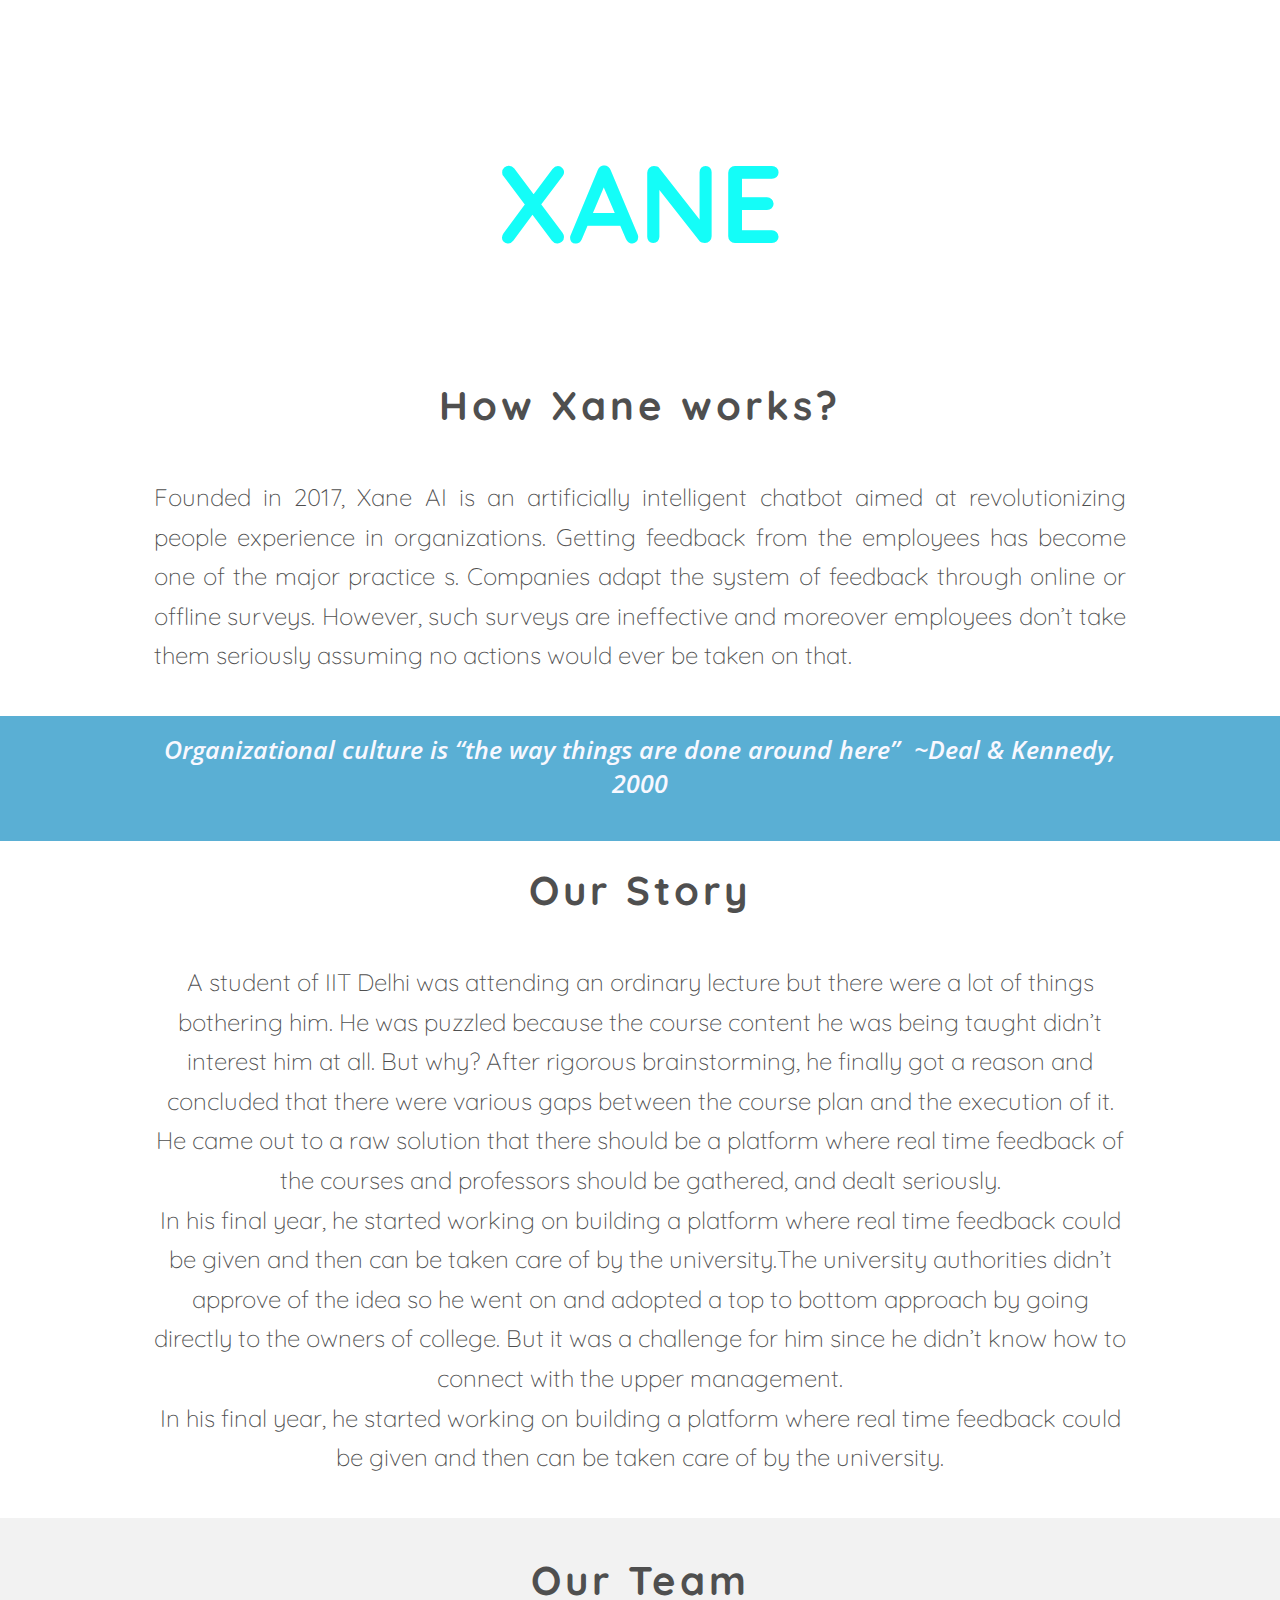
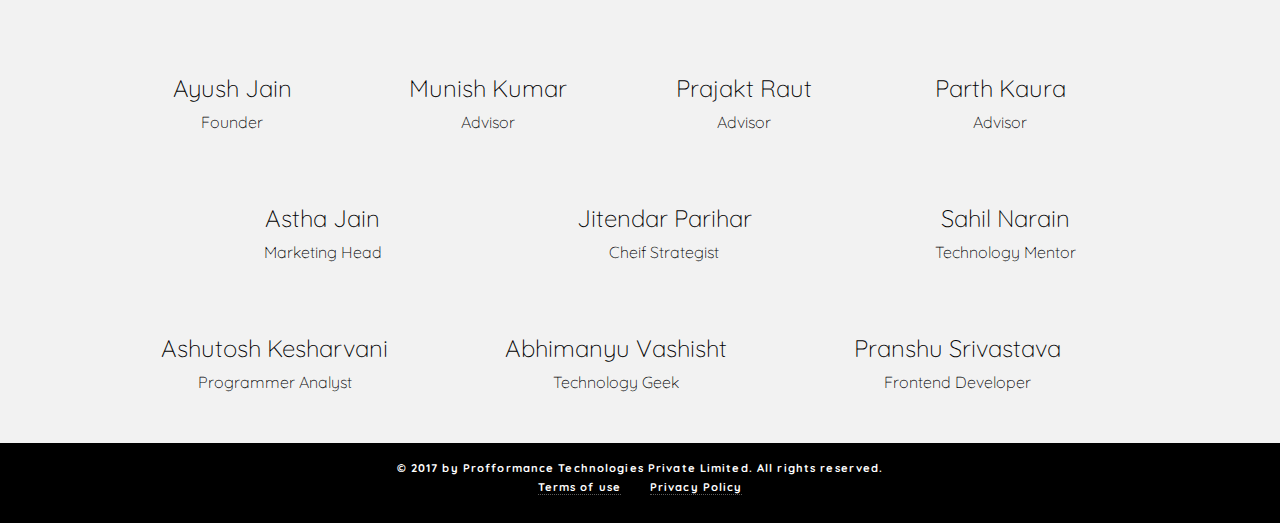
==== commit ee185537: "Major changes" ====
--- a/about.html
+++ b/about.html
@@ -7,6 +7,7 @@
 		<meta charset="utf-8" />
 		<meta name="viewport" content="width=device-width, initial-scale=1" />
 		<link rel="stylesheet" href="assets/css/main.css" />
+		<link rel="shortcut icon" type="image/x-icon" href="images/favicon.ico">
 	</head>
 	<body>
 
@@ -21,7 +22,7 @@
 							<ul class="links">
                                 <li><a href="index.html">Home</a></li>
 								<li><a href="about.html">About</a></li>
-								<li><a href="#">Why us?</a></li>
+								<li><a href="product.html">Product</a></li>
 								<li><a href="https://blog.theillicitfox.in/">Blog</a></li>
 								<li><a href="contact.html">Contact us</a></li>
 							</ul>
@@ -35,7 +36,7 @@
 							<ul class="links">
 								<li><a href="index.html">Home</a></li>
 								<li><a href="about.html">About</a></li>
-								<li><a href="#">Why us?</a></li>
+								<li><a href="product.html">Product</a></li>
 								<li><a href="https://blog.theillicitfox.in/">Blog</a></li>
 								<li><a href="contact.html">Contact us</a></li>
 							</ul>
@@ -58,7 +59,10 @@
 								<div class="inner">
 									<div class="content">
                                         <h2 style="text-align: center; font-size: 40px">How Xane works?</h2>
-										<p class="textcc">Lorem ipsum dolor sit amet, etiam lorem adipiscing elit. Cras turpis ante, nullam sit amet turpis non, sollicitudin posuere urna. Mauris id tellus arcu. Nunc vehicula id nulla dignissim dapibus. Nullam ultrices, neque et faucibus viverra, ex nulla cursus.Lorem ipsum dolor sit amet, etiam lorem adipiscing elit. Cras turpis ante, nullam sit amet turpis non, sollicitudin posuere urna. Mauris id tellus arcu. Nunc vehicula id nulla dignissim dapibus. Nullam ultrices, neque et faucibus viverra, ex nulla cursus.Lorem ipsum dolor sit amet, etiam lorem adipiscing elit. Cras turpis ante, nullam sit amet turpis non, sollicitudin posuere urna. Mauris id tellus arcu. Nunc vehicula id nulla dignissim dapibus. Nullam ultrices, neque et faucibus viverra, ex nulla cursus.</p>
+										<p class="textcc">Founded in 2017, Xane AI is an artificially intelligent chatbot aimed at revolutionizing people experience in organizations.
+ Getting feedback from the employees has become one of the major practice s. Companies adapt the system of feedback through online or offline surveys. However, such surveys are ineffective and moreover employees don’t take them seriously assuming no actions would ever be taken on that.
+
+</p>
 									</div>
                                     
 								</div>
@@ -68,7 +72,7 @@
 							<section id="one" class="wrapper spotlight divA divB blue">
 								<div class="inner">
 									<div class="content">
-										<p class="textj">Lorem ipsum dolor sit amet, etiam lorem adipiscing elit</p>
+										<p class="textj" style="font-size: 25px">Organizational culture is “the way things are done around here”&nbsp;&nbsp;~Deal & Kennedy, 2000</p>
 									</div>
                                     
 								</div>
@@ -79,29 +83,50 @@
 								<div class="inner">
 									<div class="content">
                                         <h2 style="text-align: center; font-size: 40px">Our Story</h2>
-										<p class="textcc">Lorem ipsum dolor sit amet, etiam lorem adipiscing elit. Cras turpis ante, nullam sit amet turpis non, sollicitudin posuere urna. Mauris id tellus arcu. Nunc vehicula id nulla dignissim dapibus. Nullam ultrices, neque et faucibus viverra, ex nulla cursus.Lorem ipsum dolor sit amet, etiam lorem adipiscing elit. Cras turpis ante, nullam sit amet turpis non, sollicitudin posuere urna. Mauris id tellus arcu. Nunc vehicula id nulla dignissim dapibus. Nullam ultrices, neque et faucibus viverra, ex nulla cursus.Lorem ipsum dolor sit amet, etiam lorem adipiscing elit. Cras turpis ante, nullam sit amet turpis non, sollicitudin posuere urna. Mauris id tellus arcu. Nunc vehicula id nulla dignissim dapibus. Nullam ultrices, neque et faucibus viverra, ex nulla cursus.</p>
+										<p class="textcc" style="text-align: center;">A student of IIT Delhi was attending an ordinary lecture but there were a lot of things bothering him. He was puzzled because the course content he was being taught didn’t interest him at all. But why? After rigorous brainstorming, he finally got a reason and concluded that there were various gaps between the course plan and the execution of it. He came out to a raw solution that there should be a platform where real time feedback of the courses and professors should be gathered, and dealt seriously.<br>
+ 
+In his final year, he started working on building a platform where real time feedback could be given and then can be taken care of by the university.The university authorities didn’t approve of the idea so he went on and adopted a top to bottom approach by going directly to the owners of college. But it was a challenge for him since he didn’t know how to connect with the upper management.<br>
+In his final year, he started working on building a platform where real time feedback could be given and
+then can be taken care of by the university.
+</p>
 									</div>
                                     
 								</div>
 							</section>
                         
 						<!-- DivA -->
-							<section id="one" class="wrapper spotlight divA" style="background-color: #f2f2f2">
+							<section id="one" class="wrapper spotlight divA" style="background-color: #f2f2f2; align-content: center;">
                                 <h6>&nbsp;</h6>
                                 <h2 style="text-align: center; font-size: 40px;">Our Team</h2>
 								<div class="inner">
-                                <a href="#" class="image imagenm"><img src="images/pic02.jpg" alt="" /><p class="textcot">John Doe</p><p class="textccot">Role</p></a><a href="#" class="image imagenm"><img src="images/pic02.jpg" alt="" /><p class="textcot">John Doe</p><p class="textccot">Role</p></a><a href="#" class="image imagenm"><img src="images/pic02.jpg" alt="" /><p class="textcot">John Doe</p><p class="textccot">Role</p></a><a href="#" class="image imagenm"><img src="images/pic02.jpg" alt="" /><p class="textcot">John Doe</p><p class="textccot">Role</p></a>
+                                <a href="https://www.linkedin.com/in/ayushjain1094/" class="image imagenm"><img src="https://static.wixstatic.com/media/0b019d_8e49e79eb47f4b4bac8d352585e1cb7d~mv2_d_1977_1689_s_2.png/v1/crop/x_195,y_0,w_1587,h_1689/fill/w_203,h_216,al_c,usm_0.66_1.00_0.01/0b019d_8e49e79eb47f4b4bac8d352585e1cb7d~mv2_d_1977_1689_s_2.png" alt="" style="border-radius: 50%" /><p class="textcot">Ayush Jain</p><p class="textccot">Founder</p></a>
+                                <a href="munishgargca@gmail.com" class="image imagenm"><img style="border-radius: 50%" src="https://static.wixstatic.com/media/0b019d_c7b7d60a7e604acfb6c46cfa1d4417bc~mv2.jpeg/v1/fill/w_218,h_221,al_c,q_80,usm_0.66_1.00_0.01/0b019d_c7b7d60a7e604acfb6c46cfa1d4417bc~mv2.webp" alt="" /><p class="textcot">Munish Kumar</p><p class="textccot">Advisor</p></a>
+                                <a href="https://www.linkedin.com/in/prajaktraut/" class="image imagenm"><img src="https://static.wixstatic.com/media/0b019d_7507a9dce2d84e84be459bf3e70aafa0~mv2.jpg/v1/crop/x_1,y_0,w_637,h_640/fill/w_220,h_216,al_c,q_80,usm_0.66_1.00_0.01/0b019d_7507a9dce2d84e84be459bf3e70aafa0~mv2.webp" style="border-radius: 50%" alt="" /><p class="textcot">Prajakt Raut</p><p class="textccot">Advisor</p></a>
+                                <a href="https://www.linkedin.com/in/parth-kaura-77084939/" class="image imagenm"><img src="https://static.wixstatic.com/media/0b019d_a0656d13088f4169a282918ed78a7158~mv2.png/v1/fill/w_218,h_266,al_c,lg_1/0b019d_a0656d13088f4169a282918ed78a7158~mv2.png" alt="" style="border-radius: 50%" /><p class="textcot">Parth Kaura</p><p class="textccot">Advisor</p></a></div></section>
+                                <section id="one" class="wrapper spotlight divA" style="background-color: #f2f2f2; align-content: center;">
+                               	<div class="inner">
+                                <a href="https://www.linkedin.com/in/sahilnarain/" class="image imagenm"><img src="https://static.wixstatic.com/media/0b019d_0eb1934c1a134aa9ac7efee2cf2d5a45~mv2.jpg/v1/fill/w_202,h_202,al_c,q_80,usm_0.66_1.00_0.01/0b019d_0eb1934c1a134aa9ac7efee2cf2d5a45~mv2.webp" alt="" style="border-radius: 50%" /><p class="textcot">Sahil Narain</p><p class="textccot">Technology Mentor</p></a>
+                                <a href="https://www.linkedin.com/in/jitenderpanihar/" class="image imagenm"><img src="https://static.wixstatic.com/media/0b019d_4674f60a81774c46b6e7e328a8f46b4a~mv2.png/v1/fill/w_226,h_222,al_c,lg_1/0b019d_4674f60a81774c46b6e7e328a8f46b4a~mv2.png" alt="" style="border-radius: 50%" /><p class="textcot">Jitendar Parihar</p><p class="textccot">Cheif Strategist</p></a>
+                                <a href="https://www.linkedin.com/in/asthajain04/" class="image imagenm"><img src="https://static.wixstatic.com/media/0b019d_d6d2ac6146b540d0bc1408bbb513dd40~mv2.jpg/v1/crop/x_0,y_0,w_567,h_567/fill/w_229,h_229,al_c,q_80,usm_0.66_1.00_0.01/0b019d_d6d2ac6146b540d0bc1408bbb513dd40~mv2.webp" alt="" style="border-radius: 50%" /><p class="textcot">Astha Jain</p><p class="textccot">Marketing Head</p></a>
+                            </div></section>
+                            <section id="one" class="wrapper spotlight divA" style="background-color: #f2f2f2; align-content: center;">
+                            <div class="inner">
+                                <a href="https://www.linkedin.com/in/ashutosh-kesharvani-9a861411a/" class="image imagenm"><img src="https://static.wixstatic.com/media/0b019d_091b3af89cb84e6f957039e9b99d615f~mv2.png/v1/fill/w_231,h_235,al_c,lg_1/0b019d_091b3af89cb84e6f957039e9b99d615f~mv2.png" alt="" style="border-radius: 50%" /><p class="textcot">Ashutosh Kesharvani</p><p class="textccot">Programmer Analyst</p></a>
+                                <a href="https://www.linkedin.com/in/abhimanyu-vashisht-172840105/" class="image imagenm"><img src="https://static.wixstatic.com/media/0b019d_862632eef0af469ea02d8455e1997195~mv2.png/v1/fill/w_244,h_225,al_c,lg_1/0b019d_862632eef0af469ea02d8455e1997195~mv2.png" alt="" style="border-radius: 50%" /><p class="textcot">Abhimanyu Vashisht</p><p class="textccot">Technology Geek</p></a>
+                                <a href="https://www.linkedin.com/in/pranshu-srivastava-838430164/" class="image imagenm"><img src="https://scontent.fpat1-1.fna.fbcdn.net/v/t1.0-9/16508338_1296172627143375_4263019336490507392_n.jpg?_nc_cat=0&oh=7afb2c4cdd1a66876b37a55cd915c67c&oe=5B9E0035" alt="" style="border-radius: 50%" /><p class="textcot">Pranshu Srivastava</p><p class="textccot">Frontend Developer</p></a>
                                 </div>
 							</section>
-                        
-                        <section id="one" class="wrapper spotlight divA divB">
+								<section id="one" class="wrapper spotlight divA divB" style="background: black">
 								<div class="inner">
 									<div class="content">
-										<h2 style="text-align: center; font-size: 50px; margin: 0px;">FOOTER</h2>
+										<h5 style="color: white; text-align: center;">© 2017 by Profformance Technologies Private Limited. All rights reserved.<br><a href="https://www.xane.ai/terms-of-use">Terms of use</a>&nbsp;&nbsp;&nbsp;&nbsp;&nbsp;&nbsp;&nbsp;<a href="https://www.xane.ai/privacy">Privacy Policy</a></h5>
 									</div>
                                     
 								</div>
 							</section>
+							</section>
+						</div>
+					
 
 		<!-- Scripts -->
 			<script src="assets/js/skel.min.js"></script>
--- a/assets/css/main.css
+++ b/assets/css/main.css
@@ -2,7 +2,9 @@
 @import url('https://fonts.googleapis.com/css?family=Quicksand:300,400,500,700&subset=latin-ext,vietnamese');
 @import url('https://fonts.googleapis.com/css?family=Open+Sans');
 
+
 /*Shifted from _body_*/
+
 
 /* body {
 		background-attachment: fixed;
@@ -10,3842 +12,4190 @@
 		background-repeat: no-repeat;
 	} */
 
-        @media screen and (min-width:501px){
-            body{background-image: url("xane_mdlg.gif");
-		background-size: cover;
-		background-attachment: fixed;
-		background-position: center;
-		background-repeat: no-repeat;
-            }}
-
-        @media screen and (max-width:500px){
-		
-            body{background-image: url("xane_mob.gif");
-		    background-size: 360px 740px;
-		background-attachment: none;
-		background-position: none;
-		background-repeat: no-repeat;
-            }}
+@media screen and (min-width:501px) {
+    body {
+        background-image: url("xane_mdlg.gif");
+        background-size: cover;
+        background-attachment: fixed;
+        background-position: center;
+        background-repeat: no-repeat;
+    }
+}
+
+.postout {
+    margin: 10px;
+    width: 300px;
+    height: auto;
+
+    background: #FFFFFF;
+    box-shadow: 0px 4px 4px rgba(0, 0, 0, 0.25);
+    display: inline-block;
+}
+
+.cl1{width: 280px; height: 220px}
+
+
+@media screen and (max-width: 500px) {
+    .h2mod {
+        font-size: 20px;
+    }
+    .padd {
+        padding: 1em 1.5em 1em 1.5em
+    }
+}
+
+@media screen and (min-width: 501px) {
+    .h2mod {
+        font-size: 40px;
+    }
+}
+
+@media screen and (max-width:500px) {
+
+    body {
+        background-image: url("xane_mob.gif");
+        background-size: 360px 740px;
+        background-attachment: none;
+        background-position: none;
+        background-repeat: no-repeat;
+    }
+}
+
 
 /* Reset */
 
-	html, body, div, span, applet, object, iframe, h1, h2, h3, h4, h5, h6, p, blockquote, pre, a, abbr, acronym, address, big, cite, code, del, dfn, em, img, ins, kbd, q, s, samp, small, strike, strong, sub, sup, tt, var, b, u, i, center, dl, dt, dd, ol, ul, li, fieldset, form, label, legend, table, caption, tbody, tfoot, thead, tr, th, td, article, aside, canvas, details, embed, figure, figcaption, footer, header, hgroup, menu, nav, output, ruby, section, summary, time, mark, audio, video {
-		margin: 0;
-		padding: 0;
-		border: 0;
-		font-size: 100%;
-		font: inherit;
-		vertical-align: baseline;
-	}
-
-	article, aside, details, figcaption, figure, footer, header, hgroup, menu, nav, section {
-		display: block;
-	}
-
-	body {
-		line-height: 1;
-	}
-
-	ol, ul {
-		list-style: none;
-	}
-
-	blockquote, q {
-		quotes: none;
-	}
-
-	blockquote:before, blockquote:after, q:before, q:after {
-		content: '';
-		content: none;
-	}
-
-	table {
-		border-collapse: collapse;
-		border-spacing: 0;
-	}
-
-	body {
-		-webkit-text-size-adjust: none;
-	}
+html,
+body,
+div,
+span,
+applet,
+object,
+iframe,
+h1,
+h2,
+h3,
+h4,
+h5,
+h6,
+p,
+blockquote,
+pre,
+a,
+abbr,
+acronym,
+address,
+big,
+cite,
+code,
+del,
+dfn,
+em,
+img,
+ins,
+kbd,
+q,
+s,
+samp,
+small,
+strike,
+strong,
+sub,
+sup,
+tt,
+var,
+b,
+u,
+i,
+center,
+dl,
+dt,
+dd,
+ol,
+ul,
+li,
+fieldset,
+form,
+label,
+legend,
+table,
+caption,
+tbody,
+tfoot,
+thead,
+tr,
+th,
+td,
+article,
+aside,
+canvas,
+details,
+embed,
+figure,
+figcaption,
+footer,
+header,
+hgroup,
+menu,
+nav,
+output,
+ruby,
+section,
+summary,
+time,
+mark,
+audio,
+video {
+    margin: 0;
+    padding: 0;
+    border: 0;
+    font-size: 100%;
+    font: inherit;
+    vertical-align: baseline;
+}
+
+article,
+aside,
+details,
+figcaption,
+figure,
+footer,
+header,
+hgroup,
+menu,
+nav,
+section {
+    display: block;
+}
+
+body {
+    line-height: 1;
+}
+
+ol,
+ul {
+    list-style: none;
+}
+
+blockquote,
+q {
+    quotes: none;
+}
+
+blockquote:before,
+blockquote:after,
+q:before,
+q:after {
+    content: '';
+    content: none;
+}
+
+table {
+    border-collapse: collapse;
+    border-spacing: 0;
+}
+
+body {
+    -webkit-text-size-adjust: none;
+}
+
 
 /* Box Model */
 
-	*, *:before, *:after {
-		-moz-box-sizing: border-box;
-		-webkit-box-sizing: border-box;
-		box-sizing: border-box;
-	}
+*,
+*:before,
+*:after {
+    -moz-box-sizing: border-box;
+    -webkit-box-sizing: border-box;
+    box-sizing: border-box;
+}
+
 
 /* Grid */
 
-	.row {
-		border-bottom: solid 1px transparent;
-		-moz-box-sizing: border-box;
-		-webkit-box-sizing: border-box;
-		box-sizing: border-box;
-	}
-
-	.row > * {
-		float: left;
-		-moz-box-sizing: border-box;
-		-webkit-box-sizing: border-box;
-		box-sizing: border-box;
-	}
-
-	.row:after, .row:before {
-		content: '';
-		display: block;
-		clear: both;
-		height: 0;
-	}
-
-	.row.uniform > * > :first-child {
-		margin-top: 0;
-	}
-
-	.row.uniform > * > :last-child {
-		margin-bottom: 0;
-	}
-
-	.row.\30 \25 > * {
-		padding: 0 0 0 0em;
-	}
-
-	.row.\30 \25 {
-		margin: 0 0 -1px 0em;
-	}
-
-	.row.uniform.\30 \25 > * {
-		padding: 0em 0 0 0em;
-	}
-
-	.row.uniform.\30 \25 {
-		margin: 0em 0 -1px 0em;
-	}
-
-	.row > * {
-		padding: 0 0 0 1.75em;
-	}
-
-	.row {
-		margin: 0 0 -1px -1.75em;
-	}
-
-	.row.uniform > * {
-		padding: 1.75em 0 0 1.75em;
-	}
-
-	.row.uniform {
-		margin: -1.75em 0 -1px -1.75em;
-	}
-
-	.row.\32 00\25 > * {
-		padding: 0 0 0 3.5em;
-	}
-
-	.row.\32 00\25 {
-		margin: 0 0 -1px -3.5em;
-	}
-
-	.row.uniform.\32 00\25 > * {
-		padding: 3.5em 0 0 3.5em;
-	}
-
-	.row.uniform.\32 00\25 {
-		margin: -3.5em 0 -1px -3.5em;
-	}
-
-	.row.\31 50\25 > * {
-		padding: 0 0 0 2.625em;
-	}
-
-	.row.\31 50\25 {
-		margin: 0 0 -1px -2.625em;
-	}
-
-	.row.uniform.\31 50\25 > * {
-		padding: 2.625em 0 0 2.625em;
-	}
-
-	.row.uniform.\31 50\25 {
-		margin: -2.625em 0 -1px -2.625em;
-	}
-
-	.row.\35 0\25 > * {
-		padding: 0 0 0 0.875em;
-	}
-
-	.row.\35 0\25 {
-		margin: 0 0 -1px -0.875em;
-	}
-
-	.row.uniform.\35 0\25 > * {
-		padding: 0.875em 0 0 0.875em;
-	}
-
-	.row.uniform.\35 0\25 {
-		margin: -0.875em 0 -1px -0.875em;
-	}
-
-	.row.\32 5\25 > * {
-		padding: 0 0 0 0.4375em;
-	}
-
-	.row.\32 5\25 {
-		margin: 0 0 -1px -0.4375em;
-	}
-
-	.row.uniform.\32 5\25 > * {
-		padding: 0.4375em 0 0 0.4375em;
-	}
-
-	.row.uniform.\32 5\25 {
-		margin: -0.4375em 0 -1px -0.4375em;
-	}
-
-	.\31 2u, .\31 2u\24 {
-		width: 100%;
-		clear: none;
-		margin-left: 0;
-	}
-
-	.\31 1u, .\31 1u\24 {
-		width: 91.6666666667%;
-		clear: none;
-		margin-left: 0;
-	}
-
-	.\31 0u, .\31 0u\24 {
-		width: 83.3333333333%;
-		clear: none;
-		margin-left: 0;
-	}
-
-	.\39 u, .\39 u\24 {
-		width: 75%;
-		clear: none;
-		margin-left: 0;
-	}
-
-	.\38 u, .\38 u\24 {
-		width: 66.6666666667%;
-		clear: none;
-		margin-left: 0;
-	}
-
-	.\37 u, .\37 u\24 {
-		width: 58.3333333333%;
-		clear: none;
-		margin-left: 0;
-	}
-
-	.\36 u, .\36 u\24 {
-		width: 50%;
-		clear: none;
-		margin-left: 0;
-	}
-
-	.\35 u, .\35 u\24 {
-		width: 41.6666666667%;
-		clear: none;
-		margin-left: 0;
-	}
-
-	.\34 u, .\34 u\24 {
-		width: 33.3333333333%;
-		clear: none;
-		margin-left: 0;
-	}
-
-	.\33 u, .\33 u\24 {
-		width: 25%;
-		clear: none;
-		margin-left: 0;
-	}
-
-	.\32 u, .\32 u\24 {
-		width: 16.6666666667%;
-		clear: none;
-		margin-left: 0;
-	}
-
-	.\31 u, .\31 u\24 {
-		width: 8.3333333333%;
-		clear: none;
-		margin-left: 0;
-	}
-
-	.\31 2u\24 + *,
-	.\31 1u\24 + *,
-	.\31 0u\24 + *,
-	.\39 u\24 + *,
-	.\38 u\24 + *,
-	.\37 u\24 + *,
-	.\36 u\24 + *,
-	.\35 u\24 + *,
-	.\34 u\24 + *,
-	.\33 u\24 + *,
-	.\32 u\24 + *,
-	.\31 u\24 + * {
-		clear: left;
-	}
-
-	.\-11u {
-		margin-left: 91.66667%;
-	}
-
-	.\-10u {
-		margin-left: 83.33333%;
-	}
-
-	.\-9u {
-		margin-left: 75%;
-	}
-
-	.\-8u {
-		margin-left: 66.66667%;
-	}
-
-	.\-7u {
-		margin-left: 58.33333%;
-	}
-
-	.\-6u {
-		margin-left: 50%;
-	}
-
-	.\-5u {
-		margin-left: 41.66667%;
-	}
-
-	.\-4u {
-		margin-left: 33.33333%;
-	}
-
-	.\-3u {
-		margin-left: 25%;
-	}
-
-	.\-2u {
-		margin-left: 16.66667%;
-	}
-
-	.\-1u {
-		margin-left: 8.33333%;
-	}
-
-	@media screen and (max-width: 1680px) {
-        .wrapper.spotlight.tp{
-            top: 8em;
+.row {
+    border-bottom: solid 1px transparent;
+    -moz-box-sizing: border-box;
+    -webkit-box-sizing: border-box;
+    box-sizing: border-box;
+}
+
+.row>* {
+    float: left;
+    -moz-box-sizing: border-box;
+    -webkit-box-sizing: border-box;
+    box-sizing: border-box;
+}
+
+.row:after,
+.row:before {
+    content: '';
+    display: block;
+    clear: both;
+    height: 0;
+}
+
+.row.uniform>*> :first-child {
+    margin-top: 0;
+}
+
+.row.uniform>*> :last-child {
+    margin-bottom: 0;
+}
+
+.row.\30 \25>* {
+    padding: 0 0 0 0em;
+}
+
+.row.\30 \25 {
+    margin: 0 0 -1px 0em;
+}
+
+.row.uniform.\30 \25>* {
+    padding: 0em 0 0 0em;
+}
+
+.row.uniform.\30 \25 {
+    margin: 0em 0 -1px 0em;
+}
+
+.row>* {
+    padding: 0 0 0 1.75em;
+}
+
+.row {
+    margin: 0 0 -1px -1.75em;
+}
+
+.row.uniform>* {
+    padding: 1.75em 0 0 1.75em;
+}
+
+.row.uniform {
+    margin: -1.75em 0 -1px -1.75em;
+}
+
+.row.\32 00\25>* {
+    padding: 0 0 0 3.5em;
+}
+
+.row.\32 00\25 {
+    margin: 0 0 -1px -3.5em;
+}
+
+.row.uniform.\32 00\25>* {
+    padding: 3.5em 0 0 3.5em;
+}
+
+.row.uniform.\32 00\25 {
+    margin: -3.5em 0 -1px -3.5em;
+}
+
+.row.\31 50\25>* {
+    padding: 0 0 0 2.625em;
+}
+
+.row.\31 50\25 {
+    margin: 0 0 -1px -2.625em;
+}
+
+.row.uniform.\31 50\25>* {
+    padding: 2.625em 0 0 2.625em;
+}
+
+.row.uniform.\31 50\25 {
+    margin: -2.625em 0 -1px -2.625em;
+}
+
+.row.\35 0\25>* {
+    padding: 0 0 0 0.875em;
+}
+
+.row.\35 0\25 {
+    margin: 0 0 -1px -0.875em;
+}
+
+.row.uniform.\35 0\25>* {
+    padding: 0.875em 0 0 0.875em;
+}
+
+.row.uniform.\35 0\25 {
+    margin: -0.875em 0 -1px -0.875em;
+}
+
+.row.\32 5\25>* {
+    padding: 0 0 0 0.4375em;
+}
+
+.row.\32 5\25 {
+    margin: 0 0 -1px -0.4375em;
+}
+
+.row.uniform.\32 5\25>* {
+    padding: 0.4375em 0 0 0.4375em;
+}
+
+.row.uniform.\32 5\25 {
+    margin: -0.4375em 0 -1px -0.4375em;
+}
+
+.\31 2u,
+.\31 2u\24 {
+    width: 100%;
+    clear: none;
+    margin-left: 0;
+}
+
+.\31 1u,
+.\31 1u\24 {
+    width: 91.6666666667%;
+    clear: none;
+    margin-left: 0;
+}
+
+.\31 0u,
+.\31 0u\24 {
+    width: 83.3333333333%;
+    clear: none;
+    margin-left: 0;
+}
+
+.\39 u,
+.\39 u\24 {
+    width: 75%;
+    clear: none;
+    margin-left: 0;
+}
+
+.\38 u,
+.\38 u\24 {
+    width: 66.6666666667%;
+    clear: none;
+    margin-left: 0;
+}
+
+.\37 u,
+.\37 u\24 {
+    width: 58.3333333333%;
+    clear: none;
+    margin-left: 0;
+}
+
+.\36 u,
+.\36 u\24 {
+    width: 50%;
+    clear: none;
+    margin-left: 0;
+}
+
+.\35 u,
+.\35 u\24 {
+    width: 41.6666666667%;
+    clear: none;
+    margin-left: 0;
+}
+
+.\34 u,
+.\34 u\24 {
+    width: 33.3333333333%;
+    clear: none;
+    margin-left: 0;
+}
+
+.\33 u,
+.\33 u\24 {
+    width: 25%;
+    clear: none;
+    margin-left: 0;
+}
+
+.\32 u,
+.\32 u\24 {
+    width: 16.6666666667%;
+    clear: none;
+    margin-left: 0;
+}
+
+.\31 u,
+.\31 u\24 {
+    width: 8.3333333333%;
+    clear: none;
+    margin-left: 0;
+}
+
+.\31 2u\24+*,
+.\31 1u\24+*,
+.\31 0u\24+*,
+.\39 u\24+*,
+.\38 u\24+*,
+.\37 u\24+*,
+.\36 u\24+*,
+.\35 u\24+*,
+.\34 u\24+*,
+.\33 u\24+*,
+.\32 u\24+*,
+.\31 u\24+* {
+    clear: left;
+}
+
+.\-11u {
+    margin-left: 91.66667%;
+}
+
+.\-10u {
+    margin-left: 83.33333%;
+}
+
+.\-9u {
+    margin-left: 75%;
+}
+
+.\-8u {
+    margin-left: 66.66667%;
+}
+
+.\-7u {
+    margin-left: 58.33333%;
+}
+
+.\-6u {
+    margin-left: 50%;
+}
+
+.\-5u {
+    margin-left: 41.66667%;
+}
+
+.\-4u {
+    margin-left: 33.33333%;
+}
+
+.\-3u {
+    margin-left: 25%;
+}
+
+.\-2u {
+    margin-left: 16.66667%;
+}
+
+.\-1u {
+    margin-left: 8.33333%;
+}
+
+@media screen and (max-width: 1680px) {
+    .wrapper.spotlight.tp {
+        top: 8em;
+    }
+
+    .row>* {
+        padding: 0 0 0 1.75em;
+    }
+
+    .row {
+        margin: 0 0 -1px -1.75em;
+    }
+
+    .row.uniform>* {
+        padding: 1.75em 0 0 1.75em;
+    }
+
+    .row.uniform {
+        margin: -1.75em 0 -1px -1.75em;
+    }
+
+    .row.\32 00\25>* {
+        padding: 0 0 0 3.5em;
+    }
+
+    .row.\32 00\25 {
+        margin: 0 0 -1px -3.5em;
+    }
+
+    .row.uniform.\32 00\25>* {
+        padding: 3.5em 0 0 3.5em;
+    }
+
+    .row.uniform.\32 00\25 {
+        margin: -3.5em 0 -1px -3.5em;
+    }
+
+    .row.\31 50\25>* {
+        padding: 0 0 0 2.625em;
+    }
+
+    .row.\31 50\25 {
+        margin: 0 0 -1px -2.625em;
+    }
+
+    .row.uniform.\31 50\25>* {
+        padding: 2.625em 0 0 2.625em;
+    }
+
+    .row.uniform.\31 50\25 {
+        margin: -2.625em 0 -1px -2.625em;
+    }
+
+    .row.\35 0\25>* {
+        padding: 0 0 0 0.875em;
+    }
+
+    .row.\35 0\25 {
+        margin: 0 0 -1px -0.875em;
+    }
+
+    .row.uniform.\35 0\25>* {
+        padding: 0.875em 0 0 0.875em;
+    }
+
+    .row.uniform.\35 0\25 {
+        margin: -0.875em 0 -1px -0.875em;
+    }
+
+    .row.\32 5\25>* {
+        padding: 0 0 0 0.4375em;
+    }
+
+    .row.\32 5\25 {
+        margin: 0 0 -1px -0.4375em;
+    }
+
+    .row.uniform.\32 5\25>* {
+        padding: 0.4375em 0 0 0.4375em;
+    }
+
+    .row.uniform.\32 5\25 {
+        margin: -0.4375em 0 -1px -0.4375em;
+    }
+
+    .\31 2u\28xlarge\29,
+    .\31 2u\24\28xlarge\29 {
+        width: 100%;
+        clear: none;
+        margin-left: 0;
+    }
+
+    .\31 1u\28xlarge\29,
+    .\31 1u\24\28xlarge\29 {
+        width: 91.6666666667%;
+        clear: none;
+        margin-left: 0;
+    }
+
+    .\31 0u\28xlarge\29,
+    .\31 0u\24\28xlarge\29 {
+        width: 83.3333333333%;
+        clear: none;
+        margin-left: 0;
+    }
+
+    .\39 u\28xlarge\29,
+    .\39 u\24\28xlarge\29 {
+        width: 75%;
+        clear: none;
+        margin-left: 0;
+    }
+
+    .\38 u\28xlarge\29,
+    .\38 u\24\28xlarge\29 {
+        width: 66.6666666667%;
+        clear: none;
+        margin-left: 0;
+    }
+
+    .\37 u\28xlarge\29,
+    .\37 u\24\28xlarge\29 {
+        width: 58.3333333333%;
+        clear: none;
+        margin-left: 0;
+    }
+
+    .\36 u\28xlarge\29,
+    .\36 u\24\28xlarge\29 {
+        width: 50%;
+        clear: none;
+        margin-left: 0;
+    }
+
+    .\35 u\28xlarge\29,
+    .\35 u\24\28xlarge\29 {
+        width: 41.6666666667%;
+        clear: none;
+        margin-left: 0;
+    }
+
+    .\34 u\28xlarge\29,
+    .\34 u\24\28xlarge\29 {
+        width: 33.3333333333%;
+        clear: none;
+        margin-left: 0;
+    }
+
+    .\33 u\28xlarge\29,
+    .\33 u\24\28xlarge\29 {
+        width: 25%;
+        clear: none;
+        margin-left: 0;
+    }
+
+    .\32 u\28xlarge\29,
+    .\32 u\24\28xlarge\29 {
+        width: 16.6666666667%;
+        clear: none;
+        margin-left: 0;
+    }
+
+    .\31 u\28xlarge\29,
+    .\31 u\24\28xlarge\29 {
+        width: 8.3333333333%;
+        clear: none;
+        margin-left: 0;
+    }
+
+    .\31 2u\24\28xlarge\29+*,
+    .\31 1u\24\28xlarge\29+*,
+    .\31 0u\24\28xlarge\29+*,
+    .\39 u\24\28xlarge\29+*,
+    .\38 u\24\28xlarge\29+*,
+    .\37 u\24\28xlarge\29+*,
+    .\36 u\24\28xlarge\29+*,
+    .\35 u\24\28xlarge\29+*,
+    .\34 u\24\28xlarge\29+*,
+    .\33 u\24\28xlarge\29+*,
+    .\32 u\24\28xlarge\29+*,
+    .\31 u\24\28xlarge\29+* {
+        clear: left;
+    }
+
+    .\-11u\28xlarge\29 {
+        margin-left: 91.66667%;
+    }
+
+    .\-10u\28xlarge\29 {
+        margin-left: 83.33333%;
+    }
+
+    .\-9u\28xlarge\29 {
+        margin-left: 75%;
+    }
+
+    .\-8u\28xlarge\29 {
+        margin-left: 66.66667%;
+    }
+
+    .\-7u\28xlarge\29 {
+        margin-left: 58.33333%;
+    }
+
+    .\-6u\28xlarge\29 {
+        margin-left: 50%;
+    }
+
+    .\-5u\28xlarge\29 {
+        margin-left: 41.66667%;
+    }
+
+    .\-4u\28xlarge\29 {
+        margin-left: 33.33333%;
+    }
+
+    .\-3u\28xlarge\29 {
+        margin-left: 25%;
+    }
+
+    .\-2u\28xlarge\29 {
+        margin-left: 16.66667%;
+    }
+
+    .\-1u\28xlarge\29 {
+        margin-left: 8.33333%;
+    }
+}
+
+@media screen and (max-width: 1280px) {
+
+    .wrapper.spotlight.tp {
+        top: 6em;
+    }
+
+    .row>* {
+        padding: 0 0 0 1.75em;
+    }
+
+    .row {
+        margin: 0 0 -1px -1.75em;
+    }
+
+    .row.uniform>* {
+        padding: 1.75em 0 0 1.75em;
+    }
+
+    .row.uniform {
+        margin: -1.75em 0 -1px -1.75em;
+    }
+
+    .row.\32 00\25>* {
+        padding: 0 0 0 3.5em;
+    }
+
+    .row.\32 00\25 {
+        margin: 0 0 -1px -3.5em;
+    }
+
+    .row.uniform.\32 00\25>* {
+        padding: 3.5em 0 0 3.5em;
+    }
+
+    .row.uniform.\32 00\25 {
+        margin: -3.5em 0 -1px -3.5em;
+    }
+
+    .row.\31 50\25>* {
+        padding: 0 0 0 2.625em;
+    }
+
+    .row.\31 50\25 {
+        margin: 0 0 -1px -2.625em;
+    }
+
+    .row.uniform.\31 50\25>* {
+        padding: 2.625em 0 0 2.625em;
+    }
+
+    .row.uniform.\31 50\25 {
+        margin: -2.625em 0 -1px -2.625em;
+    }
+
+    .row.\35 0\25>* {
+        padding: 0 0 0 0.875em;
+    }
+
+    .row.\35 0\25 {
+        margin: 0 0 -1px -0.875em;
+    }
+
+    .row.uniform.\35 0\25>* {
+        padding: 0.875em 0 0 0.875em;
+    }
+
+    .row.uniform.\35 0\25 {
+        margin: -0.875em 0 -1px -0.875em;
+    }
+
+    .row.\32 5\25>* {
+        padding: 0 0 0 0.4375em;
+    }
+
+    .row.\32 5\25 {
+        margin: 0 0 -1px -0.4375em;
+    }
+
+    .row.uniform.\32 5\25>* {
+        padding: 0.4375em 0 0 0.4375em;
+    }
+
+    .row.uniform.\32 5\25 {
+        margin: -0.4375em 0 -1px -0.4375em;
+    }
+
+    .\31 2u\28large\29,
+    .\31 2u\24\28large\29 {
+        width: 100%;
+        clear: none;
+        margin-left: 0;
+    }
+
+    .\31 1u\28large\29,
+    .\31 1u\24\28large\29 {
+        width: 91.6666666667%;
+        clear: none;
+        margin-left: 0;
+    }
+
+    .\31 0u\28large\29,
+    .\31 0u\24\28large\29 {
+        width: 83.3333333333%;
+        clear: none;
+        margin-left: 0;
+    }
+
+    .\39 u\28large\29,
+    .\39 u\24\28large\29 {
+        width: 75%;
+        clear: none;
+        margin-left: 0;
+    }
+
+    .\38 u\28large\29,
+    .\38 u\24\28large\29 {
+        width: 66.6666666667%;
+        clear: none;
+        margin-left: 0;
+    }
+
+    .\37 u\28large\29,
+    .\37 u\24\28large\29 {
+        width: 58.3333333333%;
+        clear: none;
+        margin-left: 0;
+    }
+
+    .\36 u\28large\29,
+    .\36 u\24\28large\29 {
+        width: 50%;
+        clear: none;
+        margin-left: 0;
+    }
+
+    .\35 u\28large\29,
+    .\35 u\24\28large\29 {
+        width: 41.6666666667%;
+        clear: none;
+        margin-left: 0;
+    }
+
+    .\34 u\28large\29,
+    .\34 u\24\28large\29 {
+        width: 33.3333333333%;
+        clear: none;
+        margin-left: 0;
+    }
+
+    .\33 u\28large\29,
+    .\33 u\24\28large\29 {
+        width: 25%;
+        clear: none;
+        margin-left: 0;
+    }
+
+    .\32 u\28large\29,
+    .\32 u\24\28large\29 {
+        width: 16.6666666667%;
+        clear: none;
+        margin-left: 0;
+    }
+
+    .\31 u\28large\29,
+    .\31 u\24\28large\29 {
+        width: 8.3333333333%;
+        clear: none;
+        margin-left: 0;
+    }
+
+    .\31 2u\24\28large\29+*,
+    .\31 1u\24\28large\29+*,
+    .\31 0u\24\28large\29+*,
+    .\39 u\24\28large\29+*,
+    .\38 u\24\28large\29+*,
+    .\37 u\24\28large\29+*,
+    .\36 u\24\28large\29+*,
+    .\35 u\24\28large\29+*,
+    .\34 u\24\28large\29+*,
+    .\33 u\24\28large\29+*,
+    .\32 u\24\28large\29+*,
+    .\31 u\24\28large\29+* {
+        clear: left;
+    }
+
+    .\-11u\28large\29 {
+        margin-left: 91.66667%;
+    }
+
+    .\-10u\28large\29 {
+        margin-left: 83.33333%;
+    }
+
+    .\-9u\28large\29 {
+        margin-left: 75%;
+    }
+
+    .\-8u\28large\29 {
+        margin-left: 66.66667%;
+    }
+
+    .\-7u\28large\29 {
+        margin-left: 58.33333%;
+    }
+
+    .\-6u\28large\29 {
+        margin-left: 50%;
+    }
+
+    .\-5u\28large\29 {
+        margin-left: 41.66667%;
+    }
+
+    .\-4u\28large\29 {
+        margin-left: 33.33333%;
+    }
+
+    .\-3u\28large\29 {
+        margin-left: 25%;
+    }
+
+    .\-2u\28large\29 {
+        margin-left: 16.66667%;
+    }
+
+    .\-1u\28large\29 {
+        margin-left: 8.33333%;
+    }
+}
+
+@media screen and (max-width: 980px) {
+    .wrapper.spotlight.tp {
+        top: 5em;
+    }
+
+    .row>* {
+        padding: 0 0 0 1.75em;
+    }
+
+    .row {
+        margin: 0 0 -1px -1.75em;
+    }
+
+    .row.uniform>* {
+        padding: 1.75em 0 0 1.75em;
+    }
+
+    .row.uniform {
+        margin: -1.75em 0 -1px -1.75em;
+    }
+
+    .row.\32 00\25>* {
+        padding: 0 0 0 3.5em;
+    }
+
+    .row.\32 00\25 {
+        margin: 0 0 -1px -3.5em;
+    }
+
+    .row.uniform.\32 00\25>* {
+        padding: 3.5em 0 0 3.5em;
+    }
+
+    .row.uniform.\32 00\25 {
+        margin: -3.5em 0 -1px -3.5em;
+    }
+
+    .row.\31 50\25>* {
+        padding: 0 0 0 2.625em;
+    }
+
+    .row.\31 50\25 {
+        margin: 0 0 -1px -2.625em;
+    }
+
+    .row.uniform.\31 50\25>* {
+        padding: 2.625em 0 0 2.625em;
+    }
+
+    .row.uniform.\31 50\25 {
+        margin: -2.625em 0 -1px -2.625em;
+    }
+
+    .row.\35 0\25>* {
+        padding: 0 0 0 0.875em;
+    }
+
+    .row.\35 0\25 {
+        margin: 0 0 -1px -0.875em;
+    }
+
+    .row.uniform.\35 0\25>* {
+        padding: 0.875em 0 0 0.875em;
+    }
+
+    .row.uniform.\35 0\25 {
+        margin: -0.875em 0 -1px -0.875em;
+    }
+
+    .row.\32 5\25>* {
+        padding: 0 0 0 0.4375em;
+    }
+
+    .row.\32 5\25 {
+        margin: 0 0 -1px -0.4375em;
+    }
+
+    .row.uniform.\32 5\25>* {
+        padding: 0.4375em 0 0 0.4375em;
+    }
+
+    .row.uniform.\32 5\25 {
+        margin: -0.4375em 0 -1px -0.4375em;
+    }
+
+    .\31 2u\28medium\29,
+    .\31 2u\24\28medium\29 {
+        width: 100%;
+        clear: none;
+        margin-left: 0;
+    }
+
+    .\31 1u\28medium\29,
+    .\31 1u\24\28medium\29 {
+        width: 91.6666666667%;
+        clear: none;
+        margin-left: 0;
+    }
+
+    .\31 0u\28medium\29,
+    .\31 0u\24\28medium\29 {
+        width: 83.3333333333%;
+        clear: none;
+        margin-left: 0;
+    }
+
+    .\39 u\28medium\29,
+    .\39 u\24\28medium\29 {
+        width: 75%;
+        clear: none;
+        margin-left: 0;
+    }
+
+    .\38 u\28medium\29,
+    .\38 u\24\28medium\29 {
+        width: 66.6666666667%;
+        clear: none;
+        margin-left: 0;
+    }
+
+    .\37 u\28medium\29,
+    .\37 u\24\28medium\29 {
+        width: 58.3333333333%;
+        clear: none;
+        margin-left: 0;
+    }
+
+    .\36 u\28medium\29,
+    .\36 u\24\28medium\29 {
+        width: 50%;
+        clear: none;
+        margin-left: 0;
+    }
+
+    .\35 u\28medium\29,
+    .\35 u\24\28medium\29 {
+        width: 41.6666666667%;
+        clear: none;
+        margin-left: 0;
+    }
+
+    .\34 u\28medium\29,
+    .\34 u\24\28medium\29 {
+        width: 33.3333333333%;
+        clear: none;
+        margin-left: 0;
+    }
+
+    .\33 u\28medium\29,
+    .\33 u\24\28medium\29 {
+        width: 25%;
+        clear: none;
+        margin-left: 0;
+    }
+
+    .\32 u\28medium\29,
+    .\32 u\24\28medium\29 {
+        width: 16.6666666667%;
+        clear: none;
+        margin-left: 0;
+    }
+
+    .\31 u\28medium\29,
+    .\31 u\24\28medium\29 {
+        width: 8.3333333333%;
+        clear: none;
+        margin-left: 0;
+    }
+
+    .\31 2u\24\28medium\29+*,
+    .\31 1u\24\28medium\29+*,
+    .\31 0u\24\28medium\29+*,
+    .\39 u\24\28medium\29+*,
+    .\38 u\24\28medium\29+*,
+    .\37 u\24\28medium\29+*,
+    .\36 u\24\28medium\29+*,
+    .\35 u\24\28medium\29+*,
+    .\34 u\24\28medium\29+*,
+    .\33 u\24\28medium\29+*,
+    .\32 u\24\28medium\29+*,
+    .\31 u\24\28medium\29+* {
+        clear: left;
+    }
+
+    .\-11u\28medium\29 {
+        margin-left: 91.66667%;
+    }
+
+    .\-10u\28medium\29 {
+        margin-left: 83.33333%;
+    }
+
+    .\-9u\28medium\29 {
+        margin-left: 75%;
+    }
+
+    .\-8u\28medium\29 {
+        margin-left: 66.66667%;
+    }
+
+    .\-7u\28medium\29 {
+        margin-left: 58.33333%;
+    }
+
+    .\-6u\28medium\29 {
+        margin-left: 50%;
+    }
+
+    .\-5u\28medium\29 {
+        margin-left: 41.66667%;
+    }
+
+    .\-4u\28medium\29 {
+        margin-left: 33.33333%;
+    }
+
+    .\-3u\28medium\29 {
+        margin-left: 25%;
+    }
+
+    .\-2u\28medium\29 {
+        margin-left: 16.66667%;
+    }
+
+    .\-1u\28medium\29 {
+        margin-left: 8.33333%;
+    }
+}
+
+@media screen and (max-width: 736px) {
+    .wrapper.spotlight.tp {
+        top: 4em;
+    }
+
+    .row>* {
+        padding: 0 0 0 1.25em;
+    }
+
+    .row {
+        margin: 0 0 -1px -1.25em;
+    }
+
+    .row.uniform>* {
+        padding: 1.25em 0 0 1.25em;
+    }
+
+    .row.uniform {
+        margin: -1.25em 0 -1px -1.25em;
+    }
+
+    .row.\32 00\25>* {
+        padding: 0 0 0 2.5em;
+    }
+
+    .row.\32 00\25 {
+        margin: 0 0 -1px -2.5em;
+    }
+
+    .row.uniform.\32 00\25>* {
+        padding: 2.5em 0 0 2.5em;
+    }
+
+    .row.uniform.\32 00\25 {
+        margin: -2.5em 0 -1px -2.5em;
+    }
+
+    .row.\31 50\25>* {
+        padding: 0 0 0 1.875em;
+    }
+
+    .row.\31 50\25 {
+        margin: 0 0 -1px -1.875em;
+    }
+
+    .row.uniform.\31 50\25>* {
+        padding: 1.875em 0 0 1.875em;
+    }
+
+    .row.uniform.\31 50\25 {
+        margin: -1.875em 0 -1px -1.875em;
+    }
+
+    .row.\35 0\25>* {
+        padding: 0 0 0 0.625em;
+    }
+
+    .row.\35 0\25 {
+        margin: 0 0 -1px -0.625em;
+    }
+
+    .row.uniform.\35 0\25>* {
+        padding: 0.625em 0 0 0.625em;
+    }
+
+    .row.uniform.\35 0\25 {
+        margin: -0.625em 0 -1px -0.625em;
+    }
+
+    .row.\32 5\25>* {
+        padding: 0 0 0 0.3125em;
+    }
+
+    .row.\32 5\25 {
+        margin: 0 0 -1px -0.3125em;
+    }
+
+    .row.uniform.\32 5\25>* {
+        padding: 0.3125em 0 0 0.3125em;
+    }
+
+    .row.uniform.\32 5\25 {
+        margin: -0.3125em 0 -1px -0.3125em;
+    }
+
+    .\31 2u\28small\29,
+    .\31 2u\24\28small\29 {
+        width: 100%;
+        clear: none;
+        margin-left: 0;
+    }
+
+    .\31 1u\28small\29,
+    .\31 1u\24\28small\29 {
+        width: 91.6666666667%;
+        clear: none;
+        margin-left: 0;
+    }
+
+    .\31 0u\28small\29,
+    .\31 0u\24\28small\29 {
+        width: 83.3333333333%;
+        clear: none;
+        margin-left: 0;
+    }
+
+    .\39 u\28small\29,
+    .\39 u\24\28small\29 {
+        width: 75%;
+        clear: none;
+        margin-left: 0;
+    }
+
+    .\38 u\28small\29,
+    .\38 u\24\28small\29 {
+        width: 66.6666666667%;
+        clear: none;
+        margin-left: 0;
+    }
+
+    .\37 u\28small\29,
+    .\37 u\24\28small\29 {
+        width: 58.3333333333%;
+        clear: none;
+        margin-left: 0;
+    }
+
+    .\36 u\28small\29,
+    .\36 u\24\28small\29 {
+        width: 50%;
+        clear: none;
+        margin-left: 0;
+    }
+
+    .\35 u\28small\29,
+    .\35 u\24\28small\29 {
+        width: 41.6666666667%;
+        clear: none;
+        margin-left: 0;
+    }
+
+    .\34 u\28small\29,
+    .\34 u\24\28small\29 {
+        width: 33.3333333333%;
+        clear: none;
+        margin-left: 0;
+    }
+
+    .\33 u\28small\29,
+    .\33 u\24\28small\29 {
+        width: 25%;
+        clear: none;
+        margin-left: 0;
+    }
+
+    .\32 u\28small\29,
+    .\32 u\24\28small\29 {
+        width: 16.6666666667%;
+        clear: none;
+        margin-left: 0;
+    }
+
+    .\31 u\28small\29,
+    .\31 u\24\28small\29 {
+        width: 8.3333333333%;
+        clear: none;
+        margin-left: 0;
+    }
+
+    .\31 2u\24\28small\29+*,
+    .\31 1u\24\28small\29+*,
+    .\31 0u\24\28small\29+*,
+    .\39 u\24\28small\29+*,
+    .\38 u\24\28small\29+*,
+    .\37 u\24\28small\29+*,
+    .\36 u\24\28small\29+*,
+    .\35 u\24\28small\29+*,
+    .\34 u\24\28small\29+*,
+    .\33 u\24\28small\29+*,
+    .\32 u\24\28small\29+*,
+    .\31 u\24\28small\29+* {
+        clear: left;
+    }
+
+    .\-11u\28small\29 {
+        margin-left: 91.66667%;
+    }
+
+    .\-10u\28small\29 {
+        margin-left: 83.33333%;
+    }
+
+    .\-9u\28small\29 {
+        margin-left: 75%;
+    }
+
+    .\-8u\28small\29 {
+        margin-left: 66.66667%;
+    }
+
+    .\-7u\28small\29 {
+        margin-left: 58.33333%;
+    }
+
+    .\-6u\28small\29 {
+        margin-left: 50%;
+    }
+
+    .\-5u\28small\29 {
+        margin-left: 41.66667%;
+    }
+
+    .\-4u\28small\29 {
+        margin-left: 33.33333%;
+    }
+
+    .\-3u\28small\29 {
+        margin-left: 25%;
+    }
+
+    .\-2u\28small\29 {
+        margin-left: 16.66667%;
+    }
+
+    .\-1u\28small\29 {
+        margin-left: 8.33333%;
+    }
+}
+
+@media screen and (max-width: 640px) {
+    .wrapper.spotlight.tp {
+        top: 4em;
+    }
+
+    .row>* {
+        padding: 0 0 0 1.25em;
+    }
+
+    .row {
+        margin: 0 0 -1px -1.25em;
+    }
+
+    .row.uniform>* {
+        padding: 1.25em 0 0 1.25em;
+    }
+
+    .row.uniform {
+        margin: -1.25em 0 -1px -1.25em;
+    }
+
+    .row.\32 00\25>* {
+        padding: 0 0 0 2.5em;
+    }
+
+    .row.\32 00\25 {
+        margin: 0 0 -1px -2.5em;
+    }
+
+    .row.uniform.\32 00\25>* {
+        padding: 2.5em 0 0 2.5em;
+    }
+
+    .row.uniform.\32 00\25 {
+        margin: -2.5em 0 -1px -2.5em;
+    }
+
+    .row.\31 50\25>* {
+        padding: 0 0 0 1.875em;
+    }
+
+    .row.\31 50\25 {
+        margin: 0 0 -1px -1.875em;
+    }
+
+    .row.uniform.\31 50\25>* {
+        padding: 1.875em 0 0 1.875em;
+    }
+
+    .row.uniform.\31 50\25 {
+        margin: -1.875em 0 -1px -1.875em;
+    }
+
+    .row.\35 0\25>* {
+        padding: 0 0 0 0.625em;
+    }
+
+    .row.\35 0\25 {
+        margin: 0 0 -1px -0.625em;
+    }
+
+    .row.uniform.\35 0\25>* {
+        padding: 0.625em 0 0 0.625em;
+    }
+
+    .row.uniform.\35 0\25 {
+        margin: -0.625em 0 -1px -0.625em;
+    }
+
+    .row.\32 5\25>* {
+        padding: 0 0 0 0.3125em;
+    }
+
+    .row.\32 5\25 {
+        margin: 0 0 -1px -0.3125em;
+    }
+
+    .row.uniform.\32 5\25>* {
+        padding: 0.3125em 0 0 0.3125em;
+    }
+
+    .row.uniform.\32 5\25 {
+        margin: -0.3125em 0 -1px -0.3125em;
+    }
+
+    .\31 2u\28xsmall\29,
+    .\31 2u\24\28xsmall\29 {
+        width: 100%;
+        clear: none;
+        margin-left: 0;
+    }
+
+    .\31 1u\28xsmall\29,
+    .\31 1u\24\28xsmall\29 {
+        width: 91.6666666667%;
+        clear: none;
+        margin-left: 0;
+    }
+
+    .\31 0u\28xsmall\29,
+    .\31 0u\24\28xsmall\29 {
+        width: 83.3333333333%;
+        clear: none;
+        margin-left: 0;
+    }
+
+    .\39 u\28xsmall\29,
+    .\39 u\24\28xsmall\29 {
+        width: 75%;
+        clear: none;
+        margin-left: 0;
+    }
+
+    .\38 u\28xsmall\29,
+    .\38 u\24\28xsmall\29 {
+        width: 66.6666666667%;
+        clear: none;
+        margin-left: 0;
+    }
+
+    .\37 u\28xsmall\29,
+    .\37 u\24\28xsmall\29 {
+        width: 58.3333333333%;
+        clear: none;
+        margin-left: 0;
+    }
+
+    .\36 u\28xsmall\29,
+    .\36 u\24\28xsmall\29 {
+        width: 50%;
+        clear: none;
+        margin-left: 0;
+    }
+
+    .\35 u\28xsmall\29,
+    .\35 u\24\28xsmall\29 {
+        width: 41.6666666667%;
+        clear: none;
+        margin-left: 0;
+    }
+
+    .\34 u\28xsmall\29,
+    .\34 u\24\28xsmall\29 {
+        width: 33.3333333333%;
+        clear: none;
+        margin-left: 0;
+    }
+
+    .\33 u\28xsmall\29,
+    .\33 u\24\28xsmall\29 {
+        width: 25%;
+        clear: none;
+        margin-left: 0;
+    }
+
+    .\32 u\28xsmall\29,
+    .\32 u\24\28xsmall\29 {
+        width: 16.6666666667%;
+        clear: none;
+        margin-left: 0;
+    }
+
+    .\31 u\28xsmall\29,
+    .\31 u\24\28xsmall\29 {
+        width: 8.3333333333%;
+        clear: none;
+        margin-left: 0;
+    }
+
+    .\31 2u\24\28xsmall\29+*,
+    .\31 1u\24\28xsmall\29+*,
+    .\31 0u\24\28xsmall\29+*,
+    .\39 u\24\28xsmall\29+*,
+    .\38 u\24\28xsmall\29+*,
+    .\37 u\24\28xsmall\29+*,
+    .\36 u\24\28xsmall\29+*,
+    .\35 u\24\28xsmall\29+*,
+    .\34 u\24\28xsmall\29+*,
+    .\33 u\24\28xsmall\29+*,
+    .\32 u\24\28xsmall\29+*,
+    .\31 u\24\28xsmall\29+* {
+        clear: left;
+    }
+
+    .\-11u\28xsmall\29 {
+        margin-left: 91.66667%;
+    }
+
+    .\-10u\28xsmall\29 {
+        margin-left: 83.33333%;
+    }
+
+    .\-9u\28xsmall\29 {
+        margin-left: 75%;
+    }
+
+    .\-8u\28xsmall\29 {
+        margin-left: 66.66667%;
+    }
+
+    .\-7u\28xsmall\29 {
+        margin-left: 58.33333%;
+    }
+
+    .\-6u\28xsmall\29 {
+        margin-left: 50%;
+    }
+
+    .\-5u\28xsmall\29 {
+        margin-left: 41.66667%;
+    }
+
+    .\-4u\28xsmall\29 {
+        margin-left: 33.33333%;
+    }
+
+    .\-3u\28xsmall\29 {
+        margin-left: 25%;
+    }
+
+    .\-2u\28xsmall\29 {
+        margin-left: 16.66667%;
+    }
+
+    .\-1u\28xsmall\29 {
+        margin-left: 8.33333%;
+    }
+}
+
+@media screen and (max-width: 560px) {
+    .wrapper.spotlight.tp {
+        top: 3em;
+    }
+}
+
+@media screen and (max-width: 736px) {
+    #nav ul {
+        display: none;
+    }
+}
+
+@media screen and (max-width: 400px) {
+    .wrapper.spotlight.tp {
+        top: 2em;
+    }
+}
+
+@media screen and (max-width: 360px) {
+    .row>* {
+        padding: 0 0 0 1.25em;
+    }
+
+    .row {
+        margin: 0 0 -1px -1.25em;
+    }
+
+    .row.uniform>* {
+        padding: 1.25em 0 0 1.25em;
+    }
+
+    .row.uniform {
+        margin: -1.25em 0 -1px -1.25em;
+    }
+
+    .row.\32 00\25>* {
+        padding: 0 0 0 2.5em;
+    }
+
+    .row.\32 00\25 {
+        margin: 0 0 -1px -2.5em;
+    }
+
+    .row.uniform.\32 00\25>* {
+        padding: 2.5em 0 0 2.5em;
+    }
+
+    .row.uniform.\32 00\25 {
+        margin: -2.5em 0 -1px -2.5em;
+    }
+
+    .row.\31 50\25>* {
+        padding: 0 0 0 1.875em;
+    }
+
+    .row.\31 50\25 {
+        margin: 0 0 -1px -1.875em;
+    }
+
+    .row.uniform.\31 50\25>* {
+        padding: 1.875em 0 0 1.875em;
+    }
+
+    .row.uniform.\31 50\25 {
+        margin: -1.875em 0 -1px -1.875em;
+    }
+
+    .row.\35 0\25>* {
+        padding: 0 0 0 0.625em;
+    }
+
+    .row.\35 0\25 {
+        margin: 0 0 -1px -0.625em;
+    }
+
+    .row.uniform.\35 0\25>* {
+        padding: 0.625em 0 0 0.625em;
+    }
+
+    .row.uniform.\35 0\25 {
+        margin: -0.625em 0 -1px -0.625em;
+    }
+
+    .row.\32 5\25>* {
+        padding: 0 0 0 0.3125em;
+    }
+
+    .row.\32 5\25 {
+        margin: 0 0 -1px -0.3125em;
+    }
+
+    .row.uniform.\32 5\25>* {
+        padding: 0.3125em 0 0 0.3125em;
+    }
+
+    .row.uniform.\32 5\25 {
+        margin: -0.3125em 0 -1px -0.3125em;
+    }
+
+    .\31 2u\28xxsmall\29,
+    .\31 2u\24\28xxsmall\29 {
+        width: 100%;
+        clear: none;
+        margin-left: 0;
+    }
+
+    .\31 1u\28xxsmall\29,
+    .\31 1u\24\28xxsmall\29 {
+        width: 91.6666666667%;
+        clear: none;
+        margin-left: 0;
+    }
+
+    .\31 0u\28xxsmall\29,
+    .\31 0u\24\28xxsmall\29 {
+        width: 83.3333333333%;
+        clear: none;
+        margin-left: 0;
+    }
+
+    .\39 u\28xxsmall\29,
+    .\39 u\24\28xxsmall\29 {
+        width: 75%;
+        clear: none;
+        margin-left: 0;
+    }
+
+    .\38 u\28xxsmall\29,
+    .\38 u\24\28xxsmall\29 {
+        width: 66.6666666667%;
+        clear: none;
+        margin-left: 0;
+    }
+
+    .\37 u\28xxsmall\29,
+    .\37 u\24\28xxsmall\29 {
+        width: 58.3333333333%;
+        clear: none;
+        margin-left: 0;
+    }
+
+    .\36 u\28xxsmall\29,
+    .\36 u\24\28xxsmall\29 {
+        width: 50%;
+        clear: none;
+        margin-left: 0;
+    }
+
+    .\35 u\28xxsmall\29,
+    .\35 u\24\28xxsmall\29 {
+        width: 41.6666666667%;
+        clear: none;
+        margin-left: 0;
+    }
+
+    .\34 u\28xxsmall\29,
+    .\34 u\24\28xxsmall\29 {
+        width: 33.3333333333%;
+        clear: none;
+        margin-left: 0;
+    }
+
+    .\33 u\28xxsmall\29,
+    .\33 u\24\28xxsmall\29 {
+        width: 25%;
+        clear: none;
+        margin-left: 0;
+    }
+
+    .\32 u\28xxsmall\29,
+    .\32 u\24\28xxsmall\29 {
+        width: 16.6666666667%;
+        clear: none;
+        margin-left: 0;
+    }
+
+    .\31 u\28xxsmall\29,
+    .\31 u\24\28xxsmall\29 {
+        width: 8.3333333333%;
+        clear: none;
+        margin-left: 0;
+    }
+
+    .\31 2u\24\28xxsmall\29+*,
+    .\31 1u\24\28xxsmall\29+*,
+    .\31 0u\24\28xxsmall\29+*,
+    .\39 u\24\28xxsmall\29+*,
+    .\38 u\24\28xxsmall\29+*,
+    .\37 u\24\28xxsmall\29+*,
+    .\36 u\24\28xxsmall\29+*,
+    .\35 u\24\28xxsmall\29+*,
+    .\34 u\24\28xxsmall\29+*,
+    .\33 u\24\28xxsmall\29+*,
+    .\32 u\24\28xxsmall\29+*,
+    .\31 u\24\28xxsmall\29+* {
+        clear: left;
+    }
+
+    .\-11u\28xxsmall\29 {
+        margin-left: 91.66667%;
+    }
+
+    .\-10u\28xxsmall\29 {
+        margin-left: 83.33333%;
+    }
+
+    .\-9u\28xxsmall\29 {
+        margin-left: 75%;
+    }
+
+    .\-8u\28xxsmall\29 {
+        margin-left: 66.66667%;
+    }
+
+    .\-7u\28xxsmall\29 {
+        margin-left: 58.33333%;
+    }
+
+    .\-6u\28xxsmall\29 {
+        margin-left: 50%;
+    }
+
+    .\-5u\28xxsmall\29 {
+        margin-left: 41.66667%;
+    }
+
+    .\-4u\28xxsmall\29 {
+        margin-left: 33.33333%;
+    }
+
+    .\-3u\28xxsmall\29 {
+        margin-left: 25%;
+    }
+
+    .\-2u\28xxsmall\29 {
+        margin-left: 16.66667%;
+    }
+
+    .\-1u\28xxsmall\29 {
+        margin-left: 8.33333%;
+    }
+}
+
+
+/* Basic */
+
+@-ms-viewport {
+    width: device-width;
+}
+
+body {
+    -ms-overflow-style: scrollbar;
+}
+
+@media screen and (max-width: 640px) {
+
+    html,
+    body {
+        min-width: 320px;
+    }
+}
+
+
+
+body.is-loading *,
+body.is-loading *:before,
+body.is-loading *:after {
+    -moz-animation: none !important;
+    -webkit-animation: none !important;
+    -ms-animation: none !important;
+    animation: none !important;
+    -moz-transition: none !important;
+    -webkit-transition: none !important;
+    -ms-transition: none !important;
+    transition: none !important;
+}
+
+
+/* Type */
+
+body,
+input,
+select,
+textarea {
+    color: #ffffff;
+    font-family: 'Quicksand', sans-serif;
+    font-size: 16.5pt;
+    font-weight: 300;
+    line-height: 1.65;
+}
+
+@media screen and (max-width: 1680px) {
+
+    body,
+    input,
+    select,
+    textarea {
+        font-size: 13pt;
+    }
+}
+
+@media screen and (max-width: 1280px) {
+
+    body,
+    input,
+    select,
+    textarea {
+        font-size: 12pt;
+    }
+}
+
+@media screen and (max-width: 980px) {
+
+    body,
+    input,
+    select,
+    textarea {
+        font-size: 12pt;
+    }
+}
+
+@media screen and (max-width: 736px) {
+
+    body,
+    input,
+    select,
+    textarea {
+        font-size: 12pt;
+    }
+}
+
+@media screen and (max-width: 640px) {
+
+    body,
+    input,
+    select,
+    textarea {
+        font-size: 12pt;
+    }
+}
+
+a {
+    -moz-transition: color 0.2s ease-in-out, border-bottom-color 0.2s ease-in-out;
+    -webkit-transition: color 0.2s ease-in-out, border-bottom-color 0.2s ease-in-out;
+    -ms-transition: color 0.2s ease-in-out, border-bottom-color 0.2s ease-in-out;
+    transition: color 0.2s ease-in-out, border-bottom-color 0.2s ease-in-out;
+    border-bottom: dotted 1px rgba(255, 255, 255, 0.35);
+    color: #ffffff;
+    text-decoration: none;
+}
+
+a:hover {
+    border-bottom-color: transparent;
+    color: #ffffff !important;
+}
+
+a.special:not(.button) {
+    text-decoration: none;
+    border-bottom: 0;
+    display: block;
+    font-family: 'Quicksand', sans-serif;
+    font-size: 0.8em;
+    font-weight: 700;
+    letter-spacing: 0.1em;
+    margin: 0 0 2em 0;
+    text-transform: uppercase;
+}
+
+a.special:not(.button):before {
+    -moz-osx-font-smoothing: grayscale;
+    -webkit-font-smoothing: antialiased;
+    font-family: FontAwesome;
+    font-style: normal;
+    font-weight: normal;
+    text-transform: none !important;
+}
+
+a.special:not(.button):before {
+    -moz-transition: background-color 0.2s ease-in-out;
+    -webkit-transition: background-color 0.2s ease-in-out;
+    -ms-transition: background-color 0.2s ease-in-out;
+    transition: background-color 0.2s ease-in-out;
+    border-radius: 100%;
+    border: solid 2px rgba(255, 255, 255, 0.125);
+    content: '\f105';
+    display: inline-block;
+    font-size: 1.25em;
+    height: 2em;
+    line-height: 1.65em;
+    margin-right: 0.85em;
+    text-align: center;
+    text-indent: 0.15em;
+    vertical-align: middle;
+    width: 2em;
+}
+
+a.special:not(.button):hover:before {
+    background-color: rgba(255, 255, 255, 0.025);
+}
+
+a.special:not(.button):active:before {
+    background-color: rgba(255, 255, 255, 0.075);
+}
+
+strong,
+b {
+    color: #ffffff;
+    font-weight: 600;
+}
+
+em,
+i {
+    font-style: italic;
+}
+
+p {
+    margin: 0 0 2em 0;
+}
+
+.content h1 {
+    color: #4f4f4f;
+    font-size: 4em;
+    margin: auto 0px;
+    text-align: center;
+}
+
+.textj {
+    text-align: justify;
+}
+
+
+
+@media screen and (max-width: 500px) {
+    .textcc {
+        text-align: justify;
+        font-family: 'Quicksand', sans-serif;
+        margin: 0 2vw 1em 2vw;
+        font-size: 16px;
+    }
+}
+
+@media screen and (min-width: 501px) {
+    .textcc {
+        text-align: justify;
+        font-family: 'Quicksand', sans-serif;
+        margin: 0 2vw 1em 2vw;
+        font-size: 24px;
+    }
+}
+
+.textcot {
+    text-align: center;
+    font-family: 'Quicksand', sans-serif;
+    margin: 0 2vw 1em 2vw;
+    font-size: 24px;
+    color: black;
+    margin: 0px;
+}
+
+.textccot {
+    text-align: center;
+    font-family: 'Quicksand', sans-serif;
+    margin: 0 2vw 1em 2vw;
+    font-size: 16px;
+    color: black;
+    margin: 0px;
+}
+
+.textc {
+    text-align: center;
+    font-family: 'Quicksand', sans-serif;
+    margin: 0 2vw 1em 2vw;
+    font-size: 32px;
+}
+
+.crcl {
+    border-radius: 50%
+}
+
+.textj {
+    font-family: Open Sans;
+    font-style: italic;
+    font-weight: 600;
+    line-height: normal;
+    font-size: 32px;
+    text-align: center;
+    color: ghostwhite;
+    margin: 0 2vw 1em 2vw;
+}
+
+h1,
+h2,
+h3,
+h4,
+h5,
+h6 {
+    color: #ffffff;
+    font-family: 'Quicksand', sans-serif;
+    font-weight: 700;
+    letter-spacing: 0.1em;
+    margin: 0 0 1em 0;
+}
+
+h1 a,
+h2 a,
+h3 a,
+h4 a,
+h5 a,
+h6 a {
+    color: inherit;
+    text-decoration: none;
+}
+
+h1 span,
+h2 span,
+h3 span,
+h4 span,
+h5 span,
+h6 span {
+    font-weight: 200;
+}
+
+h1.major,
+h2.major,
+h3.major,
+h4.major,
+h5.major,
+h6.major {
+    padding-bottom: 1em;
+    border-bottom: solid 1px #f2f2f2;
+}
+
+h2 {
+    font-size: 1.2em;
+}
+
+h3 {
+    font-size: 0.9em;
+}
+
+h4 {
+    font-size: 0.7em;
+}
+
+h5 {
+    font-size: 0.7em;
+}
+
+h6 {
+    font-size: 0.7em;
+}
+
+@media screen and (max-width: 736px) {
+
+    h2 {
+        font-size: 1em;
+    }
+
+    h3 {
+        font-size: 0.8em;
+    }
+}
+
+sub {
+    font-size: 0.8em;
+    position: relative;
+    top: 0.5em;
+}
+
+sup {
+    font-size: 0.8em;
+    position: relative;
+    top: -0.5em;
+}
+
+blockquote {
+    border-left: solid 4px rgba(255, 255, 255, 0.125);
+    font-style: italic;
+    margin: 0 0 2em 0;
+    padding: 0.5em 0 0.5em 2em;
+}
+
+code {
+    background: rgba(255, 255, 255, 0.025);
+    border-radius: 5px;
+    border: solid 2px rgba(255, 255, 255, 0.125);
+    font-family: "Courier New", monospace;
+    font-size: 0.9em;
+    margin: 0 0.25em;
+    padding: 0.25em 0.65em;
+}
+
+pre {
+    -webkit-overflow-scrolling: touch;
+    font-family: "Courier New", monospace;
+    font-size: 0.9em;
+    margin: 0 0 2em 0;
+}
+
+pre code {
+    display: block;
+    line-height: 1.75em;
+    padding: 1em 1.5em;
+    overflow-x: auto;
+}
+
+hr {
+    border: 0;
+    border-bottom: solid 2px rgba(255, 255, 255, 0.125);
+    margin: 2.5em 0;
+}
+
+hr.major {
+    margin: 4em 0;
+}
+
+.align-left {
+    text-align: left;
+}
+
+.align-center {
+    text-align: center;
+}
+
+.align-right {
+    text-align: right;
+}
+
+
+/* Section/Article */
+
+section.special,
+article.special {
+    text-align: center;
+}
+
+
+/* Form */
+
+form {
+    margin: 0 0 2em 0;
+}
+
+form .field {
+    margin: 0 0 2em 0;
+}
+
+form .field label {
+    margin-top: -1.5em;
+}
+
+form .field:first-child label {
+    margin-top: 0;
+}
+
+form> :last-child {
+    margin-bottom: 0;
+}
+
+label {
+    color: #ffffff;
+    display: block;
+    font-family: 'Quicksand', sans-serif;
+    font-size: 0.8em;
+    font-weight: 700;
+    letter-spacing: 0.1em;
+    margin: 0 0 0.7em 0;
+    text-transform: uppercase;
+}
+
+input[type="text"],
+input[type="password"],
+input[type="email"],
+input[type="tel"],
+select,
+textarea {
+    -moz-appearance: none;
+    -webkit-appearance: none;
+    -ms-appearance: none;
+    appearance: none;
+    background: rgba(255, 255, 255, 0.025);
+    border-radius: 5px;
+    border: none;
+    border: solid 2px rgba(255, 255, 255, 0.125);
+    color: inherit;
+    display: block;
+    outline: 0;
+    padding: 0 1em;
+    text-decoration: none;
+    width: 100%;
+}
+
+input[type="text"]:invalid,
+input[type="password"]:invalid,
+input[type="email"]:invalid,
+input[type="tel"]:invalid,
+select:invalid,
+textarea:invalid {
+    box-shadow: none;
+}
+
+input[type="text"]:focus,
+input[type="password"]:focus,
+input[type="email"]:focus,
+input[type="tel"]:focus,
+select:focus,
+textarea:focus {
+    border-color: #5b6ba6;
+}
+
+.select-wrapper {
+    text-decoration: none;
+    display: block;
+    position: relative;
+}
+
+.select-wrapper:before {
+    -moz-osx-font-smoothing: grayscale;
+    -webkit-font-smoothing: antialiased;
+    font-family: FontAwesome;
+    font-style: normal;
+    font-weight: normal;
+    text-transform: none !important;
+}
+
+.select-wrapper:before {
+    color: rgba(255, 255, 255, 0.125);
+    content: '\f078';
+    display: block;
+    height: 2.75em;
+    line-height: 2.75em;
+    pointer-events: none;
+    position: absolute;
+    right: 0;
+    text-align: center;
+    top: 0;
+    width: 2.75em;
+}
+
+.select-wrapper select::-ms-expand {
+    display: none;
+}
+
+select option {
+    color: #ffffff;
+    background: #2e3141;
+}
+
+input[type="text"],
+input[type="password"],
+input[type="email"],
+select {
+    height: 2.75em;
+}
+
+textarea {
+    padding: 0.75em 1em;
+}
+
+input[type="checkbox"],
+input[type="radio"] {
+    -moz-appearance: none;
+    -webkit-appearance: none;
+    -ms-appearance: none;
+    appearance: none;
+    display: block;
+    float: left;
+    margin-right: -2em;
+    opacity: 0;
+    width: 1em;
+    z-index: -1;
+}
+
+input[type="checkbox"]+label,
+input[type="radio"]+label {
+    text-decoration: none;
+    color: #ffffff;
+    cursor: pointer;
+    display: inline-block;
+    font-size: 1em;
+    font-family: "Source Sans Pro", Helvetica, sans-serif;
+    text-transform: none;
+    letter-spacing: 0;
+    font-weight: 300;
+    padding-left: 2.4em;
+    padding-right: 0.75em;
+    position: relative;
+}
+
+input[type="checkbox"]+label:before,
+input[type="radio"]+label:before {
+    -moz-osx-font-smoothing: grayscale;
+    -webkit-font-smoothing: antialiased;
+    font-family: FontAwesome;
+    font-style: normal;
+    font-weight: normal;
+    text-transform: none !important;
+}
+
+input[type="checkbox"]+label:before,
+input[type="radio"]+label:before {
+    background: rgba(255, 255, 255, 0.025);
+    border-radius: 5px;
+    border: solid 2px rgba(255, 255, 255, 0.125);
+    content: '';
+    display: inline-block;
+    height: 1.65em;
+    left: 0;
+    line-height: 1.58125em;
+    position: absolute;
+    text-align: center;
+    top: 0;
+    width: 1.65em;
+}
+
+input[type="checkbox"]:checked+label:before,
+input[type="radio"]:checked+label:before {
+    background: #ffffff;
+    border-color: #ffffff;
+    content: '\f00c';
+    color: #2e3141;
+}
+
+input[type="checkbox"]:focus+label:before,
+input[type="radio"]:focus+label:before {
+    border-color: #4c5c96;
+}
+
+input[type="checkbox"]+label:before {
+    border-radius: 5px;
+}
+
+input[type="radio"]+label:before {
+    border-radius: 100%;
+}
+
+::-webkit-input-placeholder {
+    color: rgba(255, 255, 255, 0.35) !important;
+    opacity: 1.0;
+}
+
+:-moz-placeholder {
+    color: rgba(255, 255, 255, 0.35) !important;
+    opacity: 1.0;
+}
+
+::-moz-placeholder {
+    color: rgba(255, 255, 255, 0.35) !important;
+    opacity: 1.0;
+}
+
+:-ms-input-placeholder {
+    color: rgba(255, 255, 255, 0.35) !important;
+    opacity: 1.0;
+}
+
+.polyfill-placeholder {
+    color: rgba(255, 255, 255, 0.35) !important;
+    opacity: 1.0;
+}
+
+
+/* Box */
+
+.box {
+    border-radius: 5px;
+    border: solid 2px rgba(255, 255, 255, 0.125);
+    margin-bottom: 2em;
+    padding: 1.5em;
+}
+
+.box> :last-child,
+.box> :last-child> :last-child,
+.box> :last-child> :last-child> :last-child {
+    margin-bottom: 0;
+}
+
+.box.alt {
+    border: 0;
+    border-radius: 0;
+    padding: 0;
+}
+
+
+/* Icon */
+
+.icon {
+    text-decoration: none;
+    border-bottom: none;
+    position: relative;
+}
+
+.icon:before {
+    -moz-osx-font-smoothing: grayscale;
+    -webkit-font-smoothing: antialiased;
+    font-family: FontAwesome;
+    font-style: normal;
+    font-weight: normal;
+    text-transform: none !important;
+}
+
+.icon>.label {
+    display: none;
+}
+
+
+/* Image */
+
+.image {
+    border-radius: 0px;
+    border: 0;
+    display: inline-block;
+    position: relative;
+}
+
+.image img {
+    border-radius: 0px;
+    display: block;
+}
+
+.image.left,
+.image.right {
+    max-width: 40%;
+}
+
+.image.left img,
+.image.right img {
+    width: 100%;
+}
+
+.image.left {
+    float: left;
+    padding: 0 1.5em 1em 0;
+    top: 0.25em;
+}
+
+.image.right {
+    float: right;
+    padding: 0 0 1em 1.5em;
+    top: 0.25em;
+}
+
+.image.fit {
+    display: block;
+    margin: 0 0 2em 0;
+    width: 100%;
+}
+
+.image.fit img {
+    width: 100%;
+}
+
+.image.main {
+    display: block;
+    margin: 0 0 3em 0;
+    width: 100%;
+}
+
+.image.main img {
+    width: 100%;
+}
+
+
+/* List */
+
+ol {
+    list-style: decimal;
+    margin: 0 0 2em 0;
+    padding-left: 1.25em;
+}
+
+ol li {
+    padding-left: 0.25em;
+}
+
+ul {
+    list-style: disc;
+    margin: 0 0 2em 0;
+    padding-left: 1em;
+}
+
+ul li {
+    padding-left: 0.5em;
+}
+
+ul.alt {
+    list-style: none;
+    padding-left: 0;
+}
+
+ul.alt li {
+    border-top: solid 1px rgba(255, 255, 255, 0.125);
+    padding: 0.5em 0;
+}
+
+ul.alt li:first-child {
+    border-top: 0;
+    padding-top: 0;
+}
+
+ul.icons {
+    cursor: default;
+    list-style: none;
+    padding-left: 0;
+}
+
+ul.icons li {
+    display: inline-block;
+    padding: 0 1em 0 0;
+}
+
+ul.icons li:last-child {
+    padding-right: 0;
+}
+
+ul.icons li .icon:before {
+    font-size: 1.25em;
+}
+
+ul.actions {
+    cursor: default;
+    list-style: none;
+    padding-left: 0;
+}
+
+ul.actions li {
+    display: inline-block;
+    padding: 0 1em 0 0;
+    vertical-align: middle;
+}
+
+ul.actions li:last-child {
+    padding-right: 0;
+}
+
+ul.actions.small li {
+    padding: 0 0.5em 0 0;
+}
+
+ul.actions.vertical li {
+    display: block;
+    padding: 1em 0 0 0;
+}
+
+ul.actions.vertical li:first-child {
+    padding-top: 0;
+}
+
+ul.actions.vertical li>* {
+    margin-bottom: 0;
+}
+
+ul.actions.vertical.small li {
+    padding: 0.5em 0 0 0;
+}
+
+ul.actions.vertical.small li:first-child {
+    padding-top: 0;
+}
+
+ul.actions.fit {
+    display: table;
+    margin-left: -1em;
+    padding: 0;
+    table-layout: fixed;
+    width: calc(100% + 1em);
+}
+
+ul.actions.fit li {
+    display: table-cell;
+    padding: 0 0 0 1em;
+}
+
+ul.actions.fit li>* {
+    margin-bottom: 0;
+}
+
+ul.actions.fit.small {
+    margin-left: -0.5em;
+    width: calc(100% + 0.5em);
+}
+
+ul.actions.fit.small li {
+    padding: 0 0 0 0.5em;
+}
+
+@media screen and (max-width: 640px) {
+
+    ul.actions {
+        margin: 0 0 2em 0;
+    }
+
+    ul.actions li {
+        padding: 1em 0 0 0;
+        display: block;
+        text-align: center;
+        width: 100%;
+    }
+
+    ul.actions li:first-child {
+        padding-top: 0;
+    }
+
+    ul.actions li>* {
+        width: 100%;
+        margin: 0 !important;
+    }
+
+    ul.actions.small li {
+        padding: 0.5em 0 0 0;
+    }
+
+    ul.actions.small li:first-child {
+        padding-top: 0;
+    }
+}
+
+ul.contact {
+    list-style: none;
+    padding: 0;
+}
+
+ul.contact li {
+    text-decoration: none;
+    margin: 2.5em 0 0 0;
+    padding: 0 0 0 3.25em;
+    position: relative;
+}
+
+ul.contact li:before {
+    -moz-osx-font-smoothing: grayscale;
+    -webkit-font-smoothing: antialiased;
+    font-family: FontAwesome;
+    font-style: normal;
+    font-weight: normal;
+    text-transform: none !important;
+}
+
+ul.contact li:before {
+    border-radius: 100%;
+    border: solid 2px rgba(255, 255, 255, 0.125);
+    display: inline-block;
+    font-size: 0.8em;
+    height: 2.5em;
+    left: 0;
+    line-height: 2.35em;
+    position: absolute;
+    text-align: center;
+    top: 0;
+    width: 2.5em;
+}
+
+ul.contact li:first-child {
+    margin-top: 0;
+}
+
+@media screen and (max-width: 736px) {
+
+    ul.contact li {
+        margin: 1.5em 0 0 0;
+    }
+}
+
+ul.pagination {
+    cursor: default;
+    list-style: none;
+    padding-left: 0;
+}
+
+ul.pagination li {
+    display: inline-block;
+    padding-left: 0;
+    vertical-align: middle;
+}
+
+ul.pagination li>.page {
+    -moz-transition: background-color 0.2s ease-in-out, color 0.2s ease-in-out;
+    -webkit-transition: background-color 0.2s ease-in-out, color 0.2s ease-in-out;
+    -ms-transition: background-color 0.2s ease-in-out, color 0.2s ease-in-out;
+    transition: background-color 0.2s ease-in-out, color 0.2s ease-in-out;
+    border-bottom: 0;
+    border-radius: 5px;
+    display: inline-block;
+    height: 1.5em;
+    line-height: 1.5em;
+    margin: 0 0.125em;
+    min-width: 1.5em;
+    padding: 0 0.5em;
+    text-align: center;
+}
+
+ul.pagination li>.page:hover {
+    background-color: rgba(255, 255, 255, 0.025);
+}
+
+ul.pagination li>.page.active {
+    background-color: #4c5c96;
+}
+
+ul.pagination li:first-child {
+    padding-right: 0.75em;
+}
+
+ul.pagination li:last-child {
+    padding-left: 0.75em;
+}
+
+@media screen and (max-width: 640px) {
+
+    ul.pagination li:nth-child(n+2):nth-last-child(n+2) {
+        display: none;
+    }
+
+    ul.pagination li .button {
+        width: 100%;
+    }
+
+    ul.pagination li:first-child {
+        width: calc(50% - 2px);
+        text-align: left;
+        padding-right: 0.325em;
+    }
+
+    ul.pagination li:last-child {
+        width: calc(50% - 2px);
+        text-align: right;
+        padding-left: 0.325em;
+    }
+}
+
+dl {
+    margin: 0 0 2em 0;
+}
+
+dl dt {
+    display: block;
+    font-weight: 600;
+    margin: 0 0 1em 0;
+}
+
+dl dd {
+    margin-left: 2em;
+}
+
+
+/* Table */
+
+.table-wrapper {
+    -webkit-overflow-scrolling: touch;
+    overflow-x: auto;
+}
+
+table {
+    margin: 0 0 2em 0;
+    width: 100%;
+}
+
+table tbody tr {
+    border: solid 1px rgba(255, 255, 255, 0.125);
+    border-left: 0;
+    border-right: 0;
+}
+
+table tbody tr:nth-child(2n+1) {
+    background-color: rgba(255, 255, 255, 0.025);
+}
+
+table td {
+    padding: 0.75em 0.75em;
+}
+
+table th {
+    color: #ffffff;
+    font-size: 0.9em;
+    font-weight: 600;
+    padding: 0 0.75em 0.75em 0.75em;
+    text-align: left;
+}
+
+table thead {
+    border-bottom: solid 2px rgba(255, 255, 255, 0.125);
+}
+
+table tfoot {
+    border-top: solid 2px rgba(255, 255, 255, 0.125);
+}
+
+table.alt {
+    border-collapse: separate;
+}
+
+table.alt tbody tr td {
+    border: solid 1px rgba(255, 255, 255, 0.125);
+    border-left-width: 0;
+    border-top-width: 0;
+}
+
+table.alt tbody tr td:first-child {
+    border-left-width: 1px;
+}
+
+table.alt tbody tr:first-child td {
+    border-top-width: 1px;
+}
+
+table.alt thead {
+    border-bottom: 0;
+}
+
+table.alt tfoot {
+    border-top: 0;
+}
+
+
+/* Button */
+
+input[type="submit"],
+input[type="reset"],
+input[type="button"],
+button,
+.button {
+    -moz-appearance: none;
+    -webkit-appearance: none;
+    -ms-appearance: none;
+    appearance: none;
+    -moz-transition: background-color 0.2s ease-in-out;
+    -webkit-transition: background-color 0.2s ease-in-out;
+    -ms-transition: background-color 0.2s ease-in-out;
+    transition: background-color 0.2s ease-in-out;
+    background-color: transparent;
+    border-radius: 5px;
+    border: 0;
+    box-shadow: inset 0 0 0 2px rgba(255, 255, 255, 0.125);
+    color: #ffffff !important;
+    cursor: pointer;
+    display: inline-block;
+    font-family: 'Quicksand', sans-serif;
+    font-size: 0.8em;
+    font-weight: 700;
+    height: 3.75em;
+    letter-spacing: 0.1em;
+    line-height: 3.75em;
+    padding: 0 2.25em;
+    text-align: center;
+    text-decoration: none;
+    text-transform: uppercase;
+    white-space: nowrap;
+}
+
+input[type="submit"]:hover,
+input[type="reset"]:hover,
+input[type="button"]:hover,
+button:hover,
+.button:hover {
+    background-color: rgba(255, 255, 255, 0.025);
+}
+
+input[type="submit"]:active,
+input[type="reset"]:active,
+input[type="button"]:active,
+button:active,
+.button:active {
+    background-color: rgba(255, 255, 255, 0.075);
+}
+
+input[type="submit"].icon:before,
+input[type="reset"].icon:before,
+input[type="button"].icon:before,
+button.icon:before,
+.button.icon:before {
+    margin-right: 0.5em;
+    color: rgba(255, 255, 255, 0.35);
+}
+
+input[type="submit"].special,
+input[type="reset"].special,
+input[type="button"].special,
+button.special,
+.button.special {
+    background-color: #4c5c96;
+    box-shadow: none;
+}
+
+input[type="submit"].special:hover,
+input[type="reset"].special:hover,
+input[type="button"].special:hover,
+button.special:hover,
+.button.special:hover {
+    background-color: #53639e;
+}
+
+input[type="submit"].special:active,
+input[type="reset"].special:active,
+input[type="button"].special:active,
+button.special:active,
+.button.special:active {
+    background-color: #45558d;
+}
+
+input[type="submit"].special.icon:before,
+input[type="reset"].special.icon:before,
+input[type="button"].special.icon:before,
+button.special.icon:before,
+.button.special.icon:before {
+    color: #7985b0;
+}
+
+input[type="submit"].fit,
+input[type="reset"].fit,
+input[type="button"].fit,
+button.fit,
+.button.fit {
+    display: block;
+    margin: 0 0 1em 0;
+    width: 100%;
+}
+
+input[type="submit"].small,
+input[type="reset"].small,
+input[type="button"].small,
+button.small,
+.button.small {
+    font-size: 0.6em;
+}
+
+input[type="submit"].big,
+input[type="reset"].big,
+input[type="button"].big,
+button.big,
+.button.big {
+    font-size: 1em;
+}
+
+input[type="submit"].disabled,
+input[type="submit"]:disabled,
+input[type="reset"].disabled,
+input[type="reset"]:disabled,
+input[type="button"].disabled,
+input[type="button"]:disabled,
+button.disabled,
+button:disabled,
+.button.disabled,
+.button:disabled {
+    opacity: 0.25;
+}
+
+@media screen and (max-width: 640px) {
+
+    input[type="submit"],
+    input[type="reset"],
+    input[type="button"],
+    button,
+    .button {
+        padding: 0;
+    }
+}
+
+
+/* Features */
+
+.features {
+    display: -moz-flex;
+    display: -webkit-flex;
+    display: -ms-flex;
+    display: flex;
+    -moz-flex-wrap: wrap;
+    -webkit-flex-wrap: wrap;
+    -ms-flex-wrap: wrap;
+    flex-wrap: wrap;
+    margin: 0 0 2em 0;
+}
+
+.features article {
+    padding: 1.75em 1.75em 0.1em 1.75em;
+    background-color: #353849;
+    border-radius: 5px;
+    margin: 1.5em 3em 1.5em 0;
+    width: calc(50% - 1.5em);
+}
+
+.features article:nth-child(2n) {
+    margin-right: 0;
+}
+
+.features article .image {
+    border-radius: 0px 0px 0 0;
+    display: block;
+    margin-bottom: 1.75em;
+    margin-left: -1.75em;
+    margin-top: -1.75em;
+    position: relative;
+    width: calc(100% + 3.5em);
+}
+
+.features article .image img {
+    border-radius: 0px 0px 0 0;
+    width: 100%;
+}
+
+@media screen and (max-width: 980px) {
+
+    .features article {
+        margin: 1em 2em 1em 0;
+        width: calc(50% - 1em);
+    }
+}
+
+@media screen and (max-width: 736px) {
+
+    .features article {
+        padding: 1.5em 1.5em 0.1em 1.5em;
+        margin: 0.875em 1.75em 0.875em 0;
+        width: calc(50% - 0.875em - 1px);
+    }
+
+    .features article .image {
+        margin-bottom: 1.5em;
+        margin-left: -1.5em;
+        margin-top: -1.5em;
+        width: calc(100% + 3em);
+    }
+}
+
+@media screen and (max-width: 640px) {
+
+    .features {
+        display: block;
+    }
+
+    .features article {
+        width: 100%;
+        margin: 0 0 2em 0 !important;
+    }
+}
+
+
+/* Header */
+
+.links,
+.links li {
+    display: inline;
+}
+
+#header {
+    -moz-transition: background-color 0.2s ease-in-out;
+    -webkit-transition: background-color 0.2s ease-in-out;
+    -ms-transition: background-color 0.2s ease-in-out;
+    transition: background-color 0.2s ease-in-out;
+    background-color: rgba(53, 56, 73, 0.95);
+    height: 3.5em;
+    left: 0;
+    line-height: 3.5em;
+    padding: 0 1.25em;
+    position: fixed;
+    top: 0;
+    width: 100%;
+    z-index: 10000;
+}
+
+#header h1 {
+    -moz-transition: opacity 0.2s ease-in-out, visibility 0.2s;
+    -webkit-transition: opacity 0.2s ease-in-out, visibility 0.2s;
+    -ms-transition: opacity 0.2s ease-in-out, visibility 0.2s;
+    transition: opacity 0.2s ease-in-out, visibility 0.2s;
+    border-bottom: 0;
+    font-size: 1.6em;
+    margin-bottom: 0;
+    opacity: 1;
+    visibility: visible;
+    color: #14FDF8;
+}
+
+#header h1 a {
+    border: 0;
+}
+
+#header nav {
+    font-family: 'Quicksand', sans-serif;
+    font-size: 0.9em;
+    font-weight: 700;
+    height: 3em;
+    letter-spacing: 0.1em;
+    line-height: 3em;
+    position: absolute;
+    right: 0.7em;
+    top: 0.3em;
+}
+
+#header nav a {
+    border: 0;
+    display: inline-block;
+    padding: 0 1em;
+}
+
+#header nav a:before {
+    float: right;
+    margin-left: 0.75em;
+}
+
+#header nav a[href="#menu"] {
+    text-decoration: none;
+    -moz-transition: background-color 0.2s ease-in-out;
+    -webkit-transition: background-color 0.2s ease-in-out;
+    -ms-transition: background-color 0.2s ease-in-out;
+    transition: background-color 0.2s ease-in-out;
+    border-radius: 5px;
+    box-shadow: inset 0 0 0 2px rgba(255, 255, 255, 0.125);
+    padding: 0 1.35em;
+}
+
+#header nav a[href="#menu"]:before {
+    -moz-osx-font-smoothing: grayscale;
+    -webkit-font-smoothing: antialiased;
+    font-family: FontAwesome;
+    font-style: normal;
+    font-weight: normal;
+    text-transform: none !important;
+}
+
+#header nav a[href="#menu"]:before {
+    content: '\f0c9';
+}
+
+#header nav a[href="#menu"]:hover {
+    background-color: rgba(255, 255, 255, 0.025);
+}
+
+#header nav a[href="#menu"]:active {
+    background-color: rgba(255, 255, 255, 0.075);
+}
+
+#header.alt {
+    background-color: transparent;
+}
+
+#header.alt h1 {
+    opacity: 0;
+    visibility: hidden;
+}
+
+@media screen and (max-width: 736px) {
+
+    #header {
+        height: 2.75em;
+        line-height: 2.75em;
+    }
+
+    #header nav {
+        top: 0;
+        right: 0;
+        height: inherit;
+        line-height: inherit;
+    }
+
+    #header nav a {
+        height: inherit;
+        line-height: inherit;
+    }
+
+    #header nav a[href="#menu"] {
+        box-shadow: none;
+        padding: 0 1em;
+        border-radius: 0;
+    }
+
+    #header nav a[href="#menu"]:hover,
+    #header nav a[href="#menu"]:active {
+        background-color: inherit;
+    }
+}
+
+@media screen and (max-width: 640px) {
+
+    #header nav a[href="#menu"] {
+        width: 4em;
+        white-space: nowrap;
+        text-indent: 4em;
+        position: relative;
+    }
+
+    #header nav a[href="#menu"]:before {
+        width: inherit;
+        position: absolute;
+        top: 0;
+        left: 0;
+        text-indent: 0;
+        text-align: right;
+        margin-left: 0;
+        padding-right: 1.25em;
+    }
+}
+
+
+/* Banner */
+
+#banner {
+    padding: 10em 0 8em 0;
+}
+
+#banner .inner {
+    margin: 0 auto;
+    width: 55em;
+}
+
+#banner .logo {
+    -moz-transition: opacity 2s ease, -moz-transform 1s ease;
+    -webkit-transition: opacity 2s ease, -webkit-transform 1s ease;
+    -ms-transition: opacity 2s ease, -ms-transform 1s ease;
+    transition: opacity 2s ease, transform 1s ease;
+    -moz-transform: translateY(0);
+    -webkit-transform: translateY(0);
+    -ms-transform: translateY(0);
+    transform: translateY(0);
+    opacity: 1;
+    margin: 0 0 1.3em 0;
+}
+
+#banner .logo .icon {
+    border-radius: 100%;
+    border: solid 2px rgba(255, 255, 255, 0.125);
+    cursor: default;
+    display: inline-block;
+    font-size: 2em;
+    height: 2.25em;
+    line-height: 2.25em;
+    text-align: center;
+    width: 2.25em;
+}
+
+#banner h2 {
+    -moz-transition: opacity 0.5s ease, -moz-transform 0.5s ease, -moz-filter 0.25s ease;
+    -webkit-transition: opacity 0.5s ease, -webkit-transform 0.5s ease, -webkit-filter 0.25s ease;
+    -ms-transition: opacity 0.5s ease, -ms-transform 0.5s ease, -ms-filter 0.25s ease;
+    transition: opacity 0.5s ease, transform 0.5s ease, filter 0.25s ease;
+    -moz-transform: translateX(0);
+    -webkit-transform: translateX(0);
+    -ms-transform: translateX(0);
+    transform: translateX(0);
+    -moz-transition-delay: 0.65s;
+    -webkit-transition-delay: 0.65s;
+    -ms-transition-delay: 0.65s;
+    transition-delay: 0.65s;
+    -moz-filter: blur(0);
+    -webkit-filter: blur(0);
+    -ms-filter: blur(0);
+    filter: blur(0);
+    opacity: 1;
+    height: 152px;
+    text-align: center;
+    font-size: 6.875em;
+    letter-spacing: normal;
+    margin-bottom: 0px;
+    color: #14FDF8;
+}
+
+#banner p {
+    -moz-transition: opacity 0.5s ease, -moz-transform 0.5s ease, -moz-filter 0.25s ease;
+    -webkit-transition: opacity 0.5s ease, -webkit-transform 0.5s ease, -webkit-filter 0.25s ease;
+    -ms-transition: opacity 0.5s ease, -ms-transform 0.5s ease, -ms-filter 0.25s ease;
+    transition: opacity 0.5s ease, transform 0.5s ease, filter 0.25s ease;
+    -moz-transform: translateX(0);
+    -webkit-transform: translateX(0);
+    -ms-transform: translateX(0);
+    transform: translateX(0);
+    -moz-transition-delay: 0.8s;
+    -webkit-transition-delay: 0.8s;
+    -ms-transition-delay: 0.8s;
+    transition-delay: 0.8s;
+    -moz-filter: blur(0);
+    -webkit-filter: blur(0);
+    -ms-filter: blur(0);
+    filter: blur(0);
+    opacity: 1;
+    text-align: center;
+    font-family: 'Quicksand', 'Open Sans', sans-serif;
+    font-size: 1em;
+    font-weight: 200;
+    letter-spacing: 0.1em;
+    color: white;
+    line-height: 2;
+    text-transform: uppercase;
+}
+
+@media screen and (max-width: 1280px) {
+
+    #banner {
+        padding: 7em 0 8.25em 0;
+        margin-bottom: -6.5em;
+    }
+}
+
+@media screen and (max-width: 980px) {
+
+    #banner {
+        padding: 12em 3em 12.375em 3em;
+        margin-bottom: -4.75em;
+    }
+
+    #banner .inner {
+        width: 100%;
+    }
+}
+
+@media screen and (max-width: 420px) {
+    #banner h2 {
+        font-size: 5em;
+    }
+}
+
+@media screen and (max-width: 736px) {
+    @media screen and (min-width: 421px) {
+
+        #banner {
+            padding: 5em 2em 4.25em 2em;
+            margin-bottom: -2.5em;
         }
-        
-		.row > * {
-			padding: 0 0 0 1.75em;
-		}
-
-		.row {
-			margin: 0 0 -1px -1.75em;
-		}
-
-		.row.uniform > * {
-			padding: 1.75em 0 0 1.75em;
-		}
-
-		.row.uniform {
-			margin: -1.75em 0 -1px -1.75em;
-		}
-
-		.row.\32 00\25 > * {
-			padding: 0 0 0 3.5em;
-		}
-
-		.row.\32 00\25 {
-			margin: 0 0 -1px -3.5em;
-		}
-
-		.row.uniform.\32 00\25 > * {
-			padding: 3.5em 0 0 3.5em;
-		}
-
-		.row.uniform.\32 00\25 {
-			margin: -3.5em 0 -1px -3.5em;
-		}
-
-		.row.\31 50\25 > * {
-			padding: 0 0 0 2.625em;
-		}
-
-		.row.\31 50\25 {
-			margin: 0 0 -1px -2.625em;
-		}
-
-		.row.uniform.\31 50\25 > * {
-			padding: 2.625em 0 0 2.625em;
-		}
-
-		.row.uniform.\31 50\25 {
-			margin: -2.625em 0 -1px -2.625em;
-		}
-
-		.row.\35 0\25 > * {
-			padding: 0 0 0 0.875em;
-		}
-
-		.row.\35 0\25 {
-			margin: 0 0 -1px -0.875em;
-		}
-
-		.row.uniform.\35 0\25 > * {
-			padding: 0.875em 0 0 0.875em;
-		}
-
-		.row.uniform.\35 0\25 {
-			margin: -0.875em 0 -1px -0.875em;
-		}
-
-		.row.\32 5\25 > * {
-			padding: 0 0 0 0.4375em;
-		}
-
-		.row.\32 5\25 {
-			margin: 0 0 -1px -0.4375em;
-		}
-
-		.row.uniform.\32 5\25 > * {
-			padding: 0.4375em 0 0 0.4375em;
-		}
-
-		.row.uniform.\32 5\25 {
-			margin: -0.4375em 0 -1px -0.4375em;
-		}
-
-		.\31 2u\28xlarge\29, .\31 2u\24\28xlarge\29 {
-			width: 100%;
-			clear: none;
-			margin-left: 0;
-		}
-
-		.\31 1u\28xlarge\29, .\31 1u\24\28xlarge\29 {
-			width: 91.6666666667%;
-			clear: none;
-			margin-left: 0;
-		}
-
-		.\31 0u\28xlarge\29, .\31 0u\24\28xlarge\29 {
-			width: 83.3333333333%;
-			clear: none;
-			margin-left: 0;
-		}
-
-		.\39 u\28xlarge\29, .\39 u\24\28xlarge\29 {
-			width: 75%;
-			clear: none;
-			margin-left: 0;
-		}
-
-		.\38 u\28xlarge\29, .\38 u\24\28xlarge\29 {
-			width: 66.6666666667%;
-			clear: none;
-			margin-left: 0;
-		}
-
-		.\37 u\28xlarge\29, .\37 u\24\28xlarge\29 {
-			width: 58.3333333333%;
-			clear: none;
-			margin-left: 0;
-		}
-
-		.\36 u\28xlarge\29, .\36 u\24\28xlarge\29 {
-			width: 50%;
-			clear: none;
-			margin-left: 0;
-		}
-
-		.\35 u\28xlarge\29, .\35 u\24\28xlarge\29 {
-			width: 41.6666666667%;
-			clear: none;
-			margin-left: 0;
-		}
-
-		.\34 u\28xlarge\29, .\34 u\24\28xlarge\29 {
-			width: 33.3333333333%;
-			clear: none;
-			margin-left: 0;
-		}
-
-		.\33 u\28xlarge\29, .\33 u\24\28xlarge\29 {
-			width: 25%;
-			clear: none;
-			margin-left: 0;
-		}
-
-		.\32 u\28xlarge\29, .\32 u\24\28xlarge\29 {
-			width: 16.6666666667%;
-			clear: none;
-			margin-left: 0;
-		}
-
-		.\31 u\28xlarge\29, .\31 u\24\28xlarge\29 {
-			width: 8.3333333333%;
-			clear: none;
-			margin-left: 0;
-		}
-
-		.\31 2u\24\28xlarge\29 + *,
-		.\31 1u\24\28xlarge\29 + *,
-		.\31 0u\24\28xlarge\29 + *,
-		.\39 u\24\28xlarge\29 + *,
-		.\38 u\24\28xlarge\29 + *,
-		.\37 u\24\28xlarge\29 + *,
-		.\36 u\24\28xlarge\29 + *,
-		.\35 u\24\28xlarge\29 + *,
-		.\34 u\24\28xlarge\29 + *,
-		.\33 u\24\28xlarge\29 + *,
-		.\32 u\24\28xlarge\29 + *,
-		.\31 u\24\28xlarge\29 + * {
-			clear: left;
-		}
-
-		.\-11u\28xlarge\29 {
-			margin-left: 91.66667%;
-		}
-
-		.\-10u\28xlarge\29 {
-			margin-left: 83.33333%;
-		}
-
-		.\-9u\28xlarge\29 {
-			margin-left: 75%;
-		}
-
-		.\-8u\28xlarge\29 {
-			margin-left: 66.66667%;
-		}
-
-		.\-7u\28xlarge\29 {
-			margin-left: 58.33333%;
-		}
-
-		.\-6u\28xlarge\29 {
-			margin-left: 50%;
-		}
-
-		.\-5u\28xlarge\29 {
-			margin-left: 41.66667%;
-		}
-
-		.\-4u\28xlarge\29 {
-			margin-left: 33.33333%;
-		}
-
-		.\-3u\28xlarge\29 {
-			margin-left: 25%;
-		}
-
-		.\-2u\28xlarge\29 {
-			margin-left: 16.66667%;
-		}
-
-		.\-1u\28xlarge\29 {
-			margin-left: 8.33333%;
-		}
-
-	}
-
-	@media screen and (max-width: 1280px) {
-        
-        .wrapper.spotlight.tp{
-            top: 6em;
+
+        #banner .logo {
+            margin: 0 0 1em 0;
         }
-        
-		.row > * {
-			padding: 0 0 0 1.75em;
-		}
-
-		.row {
-			margin: 0 0 -1px -1.75em;
-		}
-
-		.row.uniform > * {
-			padding: 1.75em 0 0 1.75em;
-		}
-
-		.row.uniform {
-			margin: -1.75em 0 -1px -1.75em;
-		}
-
-		.row.\32 00\25 > * {
-			padding: 0 0 0 3.5em;
-		}
-
-		.row.\32 00\25 {
-			margin: 0 0 -1px -3.5em;
-		}
-
-		.row.uniform.\32 00\25 > * {
-			padding: 3.5em 0 0 3.5em;
-		}
-
-		.row.uniform.\32 00\25 {
-			margin: -3.5em 0 -1px -3.5em;
-		}
-
-		.row.\31 50\25 > * {
-			padding: 0 0 0 2.625em;
-		}
-
-		.row.\31 50\25 {
-			margin: 0 0 -1px -2.625em;
-		}
-
-		.row.uniform.\31 50\25 > * {
-			padding: 2.625em 0 0 2.625em;
-		}
-
-		.row.uniform.\31 50\25 {
-			margin: -2.625em 0 -1px -2.625em;
-		}
-
-		.row.\35 0\25 > * {
-			padding: 0 0 0 0.875em;
-		}
-
-		.row.\35 0\25 {
-			margin: 0 0 -1px -0.875em;
-		}
-
-		.row.uniform.\35 0\25 > * {
-			padding: 0.875em 0 0 0.875em;
-		}
-
-		.row.uniform.\35 0\25 {
-			margin: -0.875em 0 -1px -0.875em;
-		}
-
-		.row.\32 5\25 > * {
-			padding: 0 0 0 0.4375em;
-		}
-
-		.row.\32 5\25 {
-			margin: 0 0 -1px -0.4375em;
-		}
-
-		.row.uniform.\32 5\25 > * {
-			padding: 0.4375em 0 0 0.4375em;
-		}
-
-		.row.uniform.\32 5\25 {
-			margin: -0.4375em 0 -1px -0.4375em;
-		}
-
-		.\31 2u\28large\29, .\31 2u\24\28large\29 {
-			width: 100%;
-			clear: none;
-			margin-left: 0;
-		}
-
-		.\31 1u\28large\29, .\31 1u\24\28large\29 {
-			width: 91.6666666667%;
-			clear: none;
-			margin-left: 0;
-		}
-
-		.\31 0u\28large\29, .\31 0u\24\28large\29 {
-			width: 83.3333333333%;
-			clear: none;
-			margin-left: 0;
-		}
-
-		.\39 u\28large\29, .\39 u\24\28large\29 {
-			width: 75%;
-			clear: none;
-			margin-left: 0;
-		}
-
-		.\38 u\28large\29, .\38 u\24\28large\29 {
-			width: 66.6666666667%;
-			clear: none;
-			margin-left: 0;
-		}
-
-		.\37 u\28large\29, .\37 u\24\28large\29 {
-			width: 58.3333333333%;
-			clear: none;
-			margin-left: 0;
-		}
-
-		.\36 u\28large\29, .\36 u\24\28large\29 {
-			width: 50%;
-			clear: none;
-			margin-left: 0;
-		}
-
-		.\35 u\28large\29, .\35 u\24\28large\29 {
-			width: 41.6666666667%;
-			clear: none;
-			margin-left: 0;
-		}
-
-		.\34 u\28large\29, .\34 u\24\28large\29 {
-			width: 33.3333333333%;
-			clear: none;
-			margin-left: 0;
-		}
-
-		.\33 u\28large\29, .\33 u\24\28large\29 {
-			width: 25%;
-			clear: none;
-			margin-left: 0;
-		}
-
-		.\32 u\28large\29, .\32 u\24\28large\29 {
-			width: 16.6666666667%;
-			clear: none;
-			margin-left: 0;
-		}
-
-		.\31 u\28large\29, .\31 u\24\28large\29 {
-			width: 8.3333333333%;
-			clear: none;
-			margin-left: 0;
-		}
-
-		.\31 2u\24\28large\29 + *,
-		.\31 1u\24\28large\29 + *,
-		.\31 0u\24\28large\29 + *,
-		.\39 u\24\28large\29 + *,
-		.\38 u\24\28large\29 + *,
-		.\37 u\24\28large\29 + *,
-		.\36 u\24\28large\29 + *,
-		.\35 u\24\28large\29 + *,
-		.\34 u\24\28large\29 + *,
-		.\33 u\24\28large\29 + *,
-		.\32 u\24\28large\29 + *,
-		.\31 u\24\28large\29 + * {
-			clear: left;
-		}
-
-		.\-11u\28large\29 {
-			margin-left: 91.66667%;
-		}
-
-		.\-10u\28large\29 {
-			margin-left: 83.33333%;
-		}
-
-		.\-9u\28large\29 {
-			margin-left: 75%;
-		}
-
-		.\-8u\28large\29 {
-			margin-left: 66.66667%;
-		}
-
-		.\-7u\28large\29 {
-			margin-left: 58.33333%;
-		}
-
-		.\-6u\28large\29 {
-			margin-left: 50%;
-		}
-
-		.\-5u\28large\29 {
-			margin-left: 41.66667%;
-		}
-
-		.\-4u\28large\29 {
-			margin-left: 33.33333%;
-		}
-
-		.\-3u\28large\29 {
-			margin-left: 25%;
-		}
-
-		.\-2u\28large\29 {
-			margin-left: 16.66667%;
-		}
-
-		.\-1u\28large\29 {
-			margin-left: 8.33333%;
-		}
-
-	}
-
-	@media screen and (max-width: 980px) {
-        .wrapper.spotlight.tp{
-            top: 5em;
+
+        #banner .logo .icon {
+            font-size: 1.5em;
         }
-        
-		.row > * {
-			padding: 0 0 0 1.75em;
-		}
-
-		.row {
-			margin: 0 0 -1px -1.75em;
-		}
-
-		.row.uniform > * {
-			padding: 1.75em 0 0 1.75em;
-		}
-
-		.row.uniform {
-			margin: -1.75em 0 -1px -1.75em;
-		}
-
-		.row.\32 00\25 > * {
-			padding: 0 0 0 3.5em;
-		}
-
-		.row.\32 00\25 {
-			margin: 0 0 -1px -3.5em;
-		}
-
-		.row.uniform.\32 00\25 > * {
-			padding: 3.5em 0 0 3.5em;
-		}
-
-		.row.uniform.\32 00\25 {
-			margin: -3.5em 0 -1px -3.5em;
-		}
-
-		.row.\31 50\25 > * {
-			padding: 0 0 0 2.625em;
-		}
-
-		.row.\31 50\25 {
-			margin: 0 0 -1px -2.625em;
-		}
-
-		.row.uniform.\31 50\25 > * {
-			padding: 2.625em 0 0 2.625em;
-		}
-
-		.row.uniform.\31 50\25 {
-			margin: -2.625em 0 -1px -2.625em;
-		}
-
-		.row.\35 0\25 > * {
-			padding: 0 0 0 0.875em;
-		}
-
-		.row.\35 0\25 {
-			margin: 0 0 -1px -0.875em;
-		}
-
-		.row.uniform.\35 0\25 > * {
-			padding: 0.875em 0 0 0.875em;
-		}
-
-		.row.uniform.\35 0\25 {
-			margin: -0.875em 0 -1px -0.875em;
-		}
-
-		.row.\32 5\25 > * {
-			padding: 0 0 0 0.4375em;
-		}
-
-		.row.\32 5\25 {
-			margin: 0 0 -1px -0.4375em;
-		}
-
-		.row.uniform.\32 5\25 > * {
-			padding: 0.4375em 0 0 0.4375em;
-		}
-
-		.row.uniform.\32 5\25 {
-			margin: -0.4375em 0 -1px -0.4375em;
-		}
-
-		.\31 2u\28medium\29, .\31 2u\24\28medium\29 {
-			width: 100%;
-			clear: none;
-			margin-left: 0;
-		}
-
-		.\31 1u\28medium\29, .\31 1u\24\28medium\29 {
-			width: 91.6666666667%;
-			clear: none;
-			margin-left: 0;
-		}
-
-		.\31 0u\28medium\29, .\31 0u\24\28medium\29 {
-			width: 83.3333333333%;
-			clear: none;
-			margin-left: 0;
-		}
-
-		.\39 u\28medium\29, .\39 u\24\28medium\29 {
-			width: 75%;
-			clear: none;
-			margin-left: 0;
-		}
-
-		.\38 u\28medium\29, .\38 u\24\28medium\29 {
-			width: 66.6666666667%;
-			clear: none;
-			margin-left: 0;
-		}
-
-		.\37 u\28medium\29, .\37 u\24\28medium\29 {
-			width: 58.3333333333%;
-			clear: none;
-			margin-left: 0;
-		}
-
-		.\36 u\28medium\29, .\36 u\24\28medium\29 {
-			width: 50%;
-			clear: none;
-			margin-left: 0;
-		}
-
-		.\35 u\28medium\29, .\35 u\24\28medium\29 {
-			width: 41.6666666667%;
-			clear: none;
-			margin-left: 0;
-		}
-
-		.\34 u\28medium\29, .\34 u\24\28medium\29 {
-			width: 33.3333333333%;
-			clear: none;
-			margin-left: 0;
-		}
-
-		.\33 u\28medium\29, .\33 u\24\28medium\29 {
-			width: 25%;
-			clear: none;
-			margin-left: 0;
-		}
-
-		.\32 u\28medium\29, .\32 u\24\28medium\29 {
-			width: 16.6666666667%;
-			clear: none;
-			margin-left: 0;
-		}
-
-		.\31 u\28medium\29, .\31 u\24\28medium\29 {
-			width: 8.3333333333%;
-			clear: none;
-			margin-left: 0;
-		}
-
-		.\31 2u\24\28medium\29 + *,
-		.\31 1u\24\28medium\29 + *,
-		.\31 0u\24\28medium\29 + *,
-		.\39 u\24\28medium\29 + *,
-		.\38 u\24\28medium\29 + *,
-		.\37 u\24\28medium\29 + *,
-		.\36 u\24\28medium\29 + *,
-		.\35 u\24\28medium\29 + *,
-		.\34 u\24\28medium\29 + *,
-		.\33 u\24\28medium\29 + *,
-		.\32 u\24\28medium\29 + *,
-		.\31 u\24\28medium\29 + * {
-			clear: left;
-		}
-
-		.\-11u\28medium\29 {
-			margin-left: 91.66667%;
-		}
-
-		.\-10u\28medium\29 {
-			margin-left: 83.33333%;
-		}
-
-		.\-9u\28medium\29 {
-			margin-left: 75%;
-		}
-
-		.\-8u\28medium\29 {
-			margin-left: 66.66667%;
-		}
-
-		.\-7u\28medium\29 {
-			margin-left: 58.33333%;
-		}
-
-		.\-6u\28medium\29 {
-			margin-left: 50%;
-		}
-
-		.\-5u\28medium\29 {
-			margin-left: 41.66667%;
-		}
-
-		.\-4u\28medium\29 {
-			margin-left: 33.33333%;
-		}
-
-		.\-3u\28medium\29 {
-			margin-left: 25%;
-		}
-
-		.\-2u\28medium\29 {
-			margin-left: 16.66667%;
-		}
-
-		.\-1u\28medium\29 {
-			margin-left: 8.33333%;
-		}
-
-	}
-
-	@media screen and (max-width: 736px) {
-        .wrapper.spotlight.tp{
-            top: 4em;
+
+        #banner h2 {
+            font-size: 7em;
         }
-        
-		.row > * {
-			padding: 0 0 0 1.25em;
-		}
-
-		.row {
-			margin: 0 0 -1px -1.25em;
-		}
-
-		.row.uniform > * {
-			padding: 1.25em 0 0 1.25em;
-		}
-
-		.row.uniform {
-			margin: -1.25em 0 -1px -1.25em;
-		}
-
-		.row.\32 00\25 > * {
-			padding: 0 0 0 2.5em;
-		}
-
-		.row.\32 00\25 {
-			margin: 0 0 -1px -2.5em;
-		}
-
-		.row.uniform.\32 00\25 > * {
-			padding: 2.5em 0 0 2.5em;
-		}
-
-		.row.uniform.\32 00\25 {
-			margin: -2.5em 0 -1px -2.5em;
-		}
-
-		.row.\31 50\25 > * {
-			padding: 0 0 0 1.875em;
-		}
-
-		.row.\31 50\25 {
-			margin: 0 0 -1px -1.875em;
-		}
-
-		.row.uniform.\31 50\25 > * {
-			padding: 1.875em 0 0 1.875em;
-		}
-
-		.row.uniform.\31 50\25 {
-			margin: -1.875em 0 -1px -1.875em;
-		}
-
-		.row.\35 0\25 > * {
-			padding: 0 0 0 0.625em;
-		}
-
-		.row.\35 0\25 {
-			margin: 0 0 -1px -0.625em;
-		}
-
-		.row.uniform.\35 0\25 > * {
-			padding: 0.625em 0 0 0.625em;
-		}
-
-		.row.uniform.\35 0\25 {
-			margin: -0.625em 0 -1px -0.625em;
-		}
-
-		.row.\32 5\25 > * {
-			padding: 0 0 0 0.3125em;
-		}
-
-		.row.\32 5\25 {
-			margin: 0 0 -1px -0.3125em;
-		}
-
-		.row.uniform.\32 5\25 > * {
-			padding: 0.3125em 0 0 0.3125em;
-		}
-
-		.row.uniform.\32 5\25 {
-			margin: -0.3125em 0 -1px -0.3125em;
-		}
-
-		.\31 2u\28small\29, .\31 2u\24\28small\29 {
-			width: 100%;
-			clear: none;
-			margin-left: 0;
-		}
-
-		.\31 1u\28small\29, .\31 1u\24\28small\29 {
-			width: 91.6666666667%;
-			clear: none;
-			margin-left: 0;
-		}
-
-		.\31 0u\28small\29, .\31 0u\24\28small\29 {
-			width: 83.3333333333%;
-			clear: none;
-			margin-left: 0;
-		}
-
-		.\39 u\28small\29, .\39 u\24\28small\29 {
-			width: 75%;
-			clear: none;
-			margin-left: 0;
-		}
-
-		.\38 u\28small\29, .\38 u\24\28small\29 {
-			width: 66.6666666667%;
-			clear: none;
-			margin-left: 0;
-		}
-
-		.\37 u\28small\29, .\37 u\24\28small\29 {
-			width: 58.3333333333%;
-			clear: none;
-			margin-left: 0;
-		}
-
-		.\36 u\28small\29, .\36 u\24\28small\29 {
-			width: 50%;
-			clear: none;
-			margin-left: 0;
-		}
-
-		.\35 u\28small\29, .\35 u\24\28small\29 {
-			width: 41.6666666667%;
-			clear: none;
-			margin-left: 0;
-		}
-
-		.\34 u\28small\29, .\34 u\24\28small\29 {
-			width: 33.3333333333%;
-			clear: none;
-			margin-left: 0;
-		}
-
-		.\33 u\28small\29, .\33 u\24\28small\29 {
-			width: 25%;
-			clear: none;
-			margin-left: 0;
-		}
-
-		.\32 u\28small\29, .\32 u\24\28small\29 {
-			width: 16.6666666667%;
-			clear: none;
-			margin-left: 0;
-		}
-
-		.\31 u\28small\29, .\31 u\24\28small\29 {
-			width: 8.3333333333%;
-			clear: none;
-			margin-left: 0;
-		}
-
-		.\31 2u\24\28small\29 + *,
-		.\31 1u\24\28small\29 + *,
-		.\31 0u\24\28small\29 + *,
-		.\39 u\24\28small\29 + *,
-		.\38 u\24\28small\29 + *,
-		.\37 u\24\28small\29 + *,
-		.\36 u\24\28small\29 + *,
-		.\35 u\24\28small\29 + *,
-		.\34 u\24\28small\29 + *,
-		.\33 u\24\28small\29 + *,
-		.\32 u\24\28small\29 + *,
-		.\31 u\24\28small\29 + * {
-			clear: left;
-		}
-
-		.\-11u\28small\29 {
-			margin-left: 91.66667%;
-		}
-
-		.\-10u\28small\29 {
-			margin-left: 83.33333%;
-		}
-
-		.\-9u\28small\29 {
-			margin-left: 75%;
-		}
-
-		.\-8u\28small\29 {
-			margin-left: 66.66667%;
-		}
-
-		.\-7u\28small\29 {
-			margin-left: 58.33333%;
-		}
-
-		.\-6u\28small\29 {
-			margin-left: 50%;
-		}
-
-		.\-5u\28small\29 {
-			margin-left: 41.66667%;
-		}
-
-		.\-4u\28small\29 {
-			margin-left: 33.33333%;
-		}
-
-		.\-3u\28small\29 {
-			margin-left: 25%;
-		}
-
-		.\-2u\28small\29 {
-			margin-left: 16.66667%;
-		}
-
-		.\-1u\28small\29 {
-			margin-left: 8.33333%;
-		}
-
-	}
-
-	@media screen and (max-width: 640px) {
-        .wrapper.spotlight.tp{
-            top: 4em;
+
+        #banner p {
+            font-size: 0.8em;
         }
-        
-		.row > * {
-			padding: 0 0 0 1.25em;
-		}
-
-		.row {
-			margin: 0 0 -1px -1.25em;
-		}
-
-		.row.uniform > * {
-			padding: 1.25em 0 0 1.25em;
-		}
-
-		.row.uniform {
-			margin: -1.25em 0 -1px -1.25em;
-		}
-
-		.row.\32 00\25 > * {
-			padding: 0 0 0 2.5em;
-		}
-
-		.row.\32 00\25 {
-			margin: 0 0 -1px -2.5em;
-		}
-
-		.row.uniform.\32 00\25 > * {
-			padding: 2.5em 0 0 2.5em;
-		}
-
-		.row.uniform.\32 00\25 {
-			margin: -2.5em 0 -1px -2.5em;
-		}
-
-		.row.\31 50\25 > * {
-			padding: 0 0 0 1.875em;
-		}
-
-		.row.\31 50\25 {
-			margin: 0 0 -1px -1.875em;
-		}
-
-		.row.uniform.\31 50\25 > * {
-			padding: 1.875em 0 0 1.875em;
-		}
-
-		.row.uniform.\31 50\25 {
-			margin: -1.875em 0 -1px -1.875em;
-		}
-
-		.row.\35 0\25 > * {
-			padding: 0 0 0 0.625em;
-		}
-
-		.row.\35 0\25 {
-			margin: 0 0 -1px -0.625em;
-		}
-
-		.row.uniform.\35 0\25 > * {
-			padding: 0.625em 0 0 0.625em;
-		}
-
-		.row.uniform.\35 0\25 {
-			margin: -0.625em 0 -1px -0.625em;
-		}
-
-		.row.\32 5\25 > * {
-			padding: 0 0 0 0.3125em;
-		}
-
-		.row.\32 5\25 {
-			margin: 0 0 -1px -0.3125em;
-		}
-
-		.row.uniform.\32 5\25 > * {
-			padding: 0.3125em 0 0 0.3125em;
-		}
-
-		.row.uniform.\32 5\25 {
-			margin: -0.3125em 0 -1px -0.3125em;
-		}
-
-		.\31 2u\28xsmall\29, .\31 2u\24\28xsmall\29 {
-			width: 100%;
-			clear: none;
-			margin-left: 0;
-		}
-
-		.\31 1u\28xsmall\29, .\31 1u\24\28xsmall\29 {
-			width: 91.6666666667%;
-			clear: none;
-			margin-left: 0;
-		}
-
-		.\31 0u\28xsmall\29, .\31 0u\24\28xsmall\29 {
-			width: 83.3333333333%;
-			clear: none;
-			margin-left: 0;
-		}
-
-		.\39 u\28xsmall\29, .\39 u\24\28xsmall\29 {
-			width: 75%;
-			clear: none;
-			margin-left: 0;
-		}
-
-		.\38 u\28xsmall\29, .\38 u\24\28xsmall\29 {
-			width: 66.6666666667%;
-			clear: none;
-			margin-left: 0;
-		}
-
-		.\37 u\28xsmall\29, .\37 u\24\28xsmall\29 {
-			width: 58.3333333333%;
-			clear: none;
-			margin-left: 0;
-		}
-
-		.\36 u\28xsmall\29, .\36 u\24\28xsmall\29 {
-			width: 50%;
-			clear: none;
-			margin-left: 0;
-		}
-
-		.\35 u\28xsmall\29, .\35 u\24\28xsmall\29 {
-			width: 41.6666666667%;
-			clear: none;
-			margin-left: 0;
-		}
-
-		.\34 u\28xsmall\29, .\34 u\24\28xsmall\29 {
-			width: 33.3333333333%;
-			clear: none;
-			margin-left: 0;
-		}
-
-		.\33 u\28xsmall\29, .\33 u\24\28xsmall\29 {
-			width: 25%;
-			clear: none;
-			margin-left: 0;
-		}
-
-		.\32 u\28xsmall\29, .\32 u\24\28xsmall\29 {
-			width: 16.6666666667%;
-			clear: none;
-			margin-left: 0;
-		}
-
-		.\31 u\28xsmall\29, .\31 u\24\28xsmall\29 {
-			width: 8.3333333333%;
-			clear: none;
-			margin-left: 0;
-		}
-
-		.\31 2u\24\28xsmall\29 + *,
-		.\31 1u\24\28xsmall\29 + *,
-		.\31 0u\24\28xsmall\29 + *,
-		.\39 u\24\28xsmall\29 + *,
-		.\38 u\24\28xsmall\29 + *,
-		.\37 u\24\28xsmall\29 + *,
-		.\36 u\24\28xsmall\29 + *,
-		.\35 u\24\28xsmall\29 + *,
-		.\34 u\24\28xsmall\29 + *,
-		.\33 u\24\28xsmall\29 + *,
-		.\32 u\24\28xsmall\29 + *,
-		.\31 u\24\28xsmall\29 + * {
-			clear: left;
-		}
-
-		.\-11u\28xsmall\29 {
-			margin-left: 91.66667%;
-		}
-
-		.\-10u\28xsmall\29 {
-			margin-left: 83.33333%;
-		}
-
-		.\-9u\28xsmall\29 {
-			margin-left: 75%;
-		}
-
-		.\-8u\28xsmall\29 {
-			margin-left: 66.66667%;
-		}
-
-		.\-7u\28xsmall\29 {
-			margin-left: 58.33333%;
-		}
-
-		.\-6u\28xsmall\29 {
-			margin-left: 50%;
-		}
-
-		.\-5u\28xsmall\29 {
-			margin-left: 41.66667%;
-		}
-
-		.\-4u\28xsmall\29 {
-			margin-left: 33.33333%;
-		}
-
-		.\-3u\28xsmall\29 {
-			margin-left: 25%;
-		}
-
-		.\-2u\28xsmall\29 {
-			margin-left: 16.66667%;
-		}
-
-		.\-1u\28xsmall\29 {
-			margin-left: 8.33333%;
-		}
-
-	}
-    @media screen and (max-width: 560px) {
-    .wrapper.spotlight.tp{
-        top: 3em;
-    }}
-    @media screen and (max-width: 736px) {
-        #nav ul{
+    }
+}
+
+body.is-loading #banner .logo {
+    -moz-transform: translateY(0.5em);
+    -webkit-transform: translateY(0.5em);
+    -ms-transform: translateY(0.5em);
+    transform: translateY(0.5em);
+    opacity: 0;
+}
+
+body.is-loading #banner h2 {
+    opacity: 0;
+    -moz-transform: translateX(0.25em);
+    -webkit-transform: translateX(0.25em);
+    -ms-transform: translateX(0.25em);
+    transform: translateX(0.25em);
+    -moz-filter: blur(2px);
+    -webkit-filter: blur(2px);
+    -ms-filter: blur(2px);
+    filter: blur(2px);
+}
+
+body.is-loading #banner p {
+    opacity: 0;
+    -moz-transform: translateX(0.5em);
+    -webkit-transform: translateX(0.5em);
+    -ms-transform: translateX(0.5em);
+    transform: translateX(0.5em);
+    -moz-filter: blur(2px);
+    -webkit-filter: blur(2px);
+    -ms-filter: blur(2px);
+    filter: blur(2px);
+}
+
+
+/* Wrapper */
+
+#wrapper>header {
+    padding: 11em 0 2.25em 0;
+}
+
+#wrapper>header .inner {
+    margin: 0 auto;
+    width: 55em;
+}
+
+#wrapper>header h2 {
+    border-bottom: solid 2px rgba(255, 255, 255, 0.125);
+    font-size: 2em;
+    margin-bottom: 0.8em;
+    padding-bottom: 0.4em;
+}
+
+#wrapper>header p {
+    font-family: 'Quicksand', sans-serif;
+    font-size: 1em;
+    font-weight: 200;
+    letter-spacing: 0.1em;
+    line-height: 2;
+    text-transform: uppercase;
+}
+
+@media screen and (max-width: 1280px) {
+
+    #wrapper>header {
+        padding: 9em 0 6.25em 0;
+        background-color: #2e3141;
+        background-image: url("../../images/bg.jpg");
+        background-size: auto, cover;
+        background-position: center, 0% 30%;
+        margin-bottom: -6.5em;
+    }
+}
+
+@media screen and (max-width: 980px) {
+
+    #wrapper>header {
+        padding: 11em 3em 7.375em 3em;
+        background-size: auto, cover;
+        background-position: center, 0% 0%;
+        margin-bottom: -4.75em;
+    }
+
+    #wrapper>header .inner {
+        width: 100%;
+    }
+}
+
+@media screen and (max-width: 736px) {
+
+    #wrapper>header {
+        padding: 6.5em 2em 3em 2em;
+        background-size: auto, 125%;
+        margin-bottom: -2.5em;
+    }
+
+    #wrapper>header h2 {
+        font-size: 1.25em;
+    }
+
+    #wrapper>header p {
+        font-size: 0.8em;
+    }
+}
+
+.wrapper {
+    background-color: #2e3141;
+    margin: 6.5em 0;
+    position: relative;
+}
+
+.wrapper:before,
+.wrapper:after {
+    background-image: url("data:image/svg+xml;charset=utf8,%3Csvg xmlns='http://www.w3.org/2000/svg' width='100' height='100' viewBox='0 0 100 100' preserveAspectRatio='none'%3E%3Cpolygon points='0,100 100,0 100,100' style='fill:%232e3141%3B' /%3E%3C/svg%3E");
+}
+
+.wrapper:before {
+    box-shadow: inset 0 -1px 0 0 #2e3141, 0 1px 0 0 #2e3141;
+}
+
+.wrapper:after {
+    box-shadow: inset 0 -1px 0 0 #2e3141, 0 1px 0 0 #2e3141;
+}
+
+.wrapper:before,
+.wrapper:after {
+    background-repeat: no-repeat;
+    background-size: 100% 100%;
+    content: '';
+    display: block;
+    height: 6.5em;
+    position: absolute;
+    width: 100%;
+}
+
+.wrapper:before {
+    left: 0;
+    top: -6.5em;
+}
+
+.wrapper:after {
+    -moz-transform: scaleY(-1);
+    -webkit-transform: scaleY(-1);
+    -ms-transform: scaleY(-1);
+    transform: scaleY(-1);
+    bottom: -6.6em;
+    left: 0;
+}
+
+.wrapper.alt:before {
+    -moz-transform: scaleX(-1);
+    -webkit-transform: scaleX(-1);
+    -ms-transform: scaleX(-1);
+    transform: scaleX(-1);
+}
+
+.wrapper.alt:after {
+    -moz-transform: scaleY(-1) scaleX(-1);
+    -webkit-transform: scaleY(-1) scaleX(-1);
+    -ms-transform: scaleY(-1) scaleX(-1);
+    transform: scaleY(-1) scaleX(-1);
+}
+
+.wrapper .inner {
+    padding: 1em 0 1em 0;
+    margin: 0 auto;
+    width: 80%;
+}
+
+.wrapper.style1,
+.wrapper.style1 h2 {
+    color: #4f4f4f;
+    border-bottom: solid 1px #4f4f4f;
+}
+
+.wrapper.divA:before,
+.wrapper.divA:after {
+    height: 0px;
+}
+
+.wrapper.divA:before,
+.wrapper.divA:after {
+    height: 0px;
+}
+
+.wrapper.first:before {
+    height: 0px;
+}
+
+.wrapper.divA {
+    margin: 0em;
+    color: #4f4f4f;
+}
+
+.wrapper.divA h2 {
+    color: #4f4f4f;
+}
+
+.wrapper.spotlight.divB {
+    color: #4f4f4f;
+}
+
+.wrapper.spotlight.blue {
+    background-color: #5AAFD4;
+}
+
+.wrapper.spotlight.tp {
+    background-color: #00000000;
+    margin: 0px 5vw;
+    z-index: 100;
+}
+
+.wrapper.first {
+    margin: 0em 0em 0em 0em;
+}
+
+.wrapper.last:after {
+    height: 0px;
+}
+
+.wrapper.last {
+    margin-bottom: 0px;
+}
+
+.wrapper.style2 {
+    background-color: #353849;
+}
+
+.wrapper.style2:before,
+.wrapper.style2:after {
+    background-image: url("data:image/svg+xml;charset=utf8,%3Csvg xmlns='http://www.w3.org/2000/svg' width='100' height='100' viewBox='0 0 100 100' preserveAspectRatio='none'%3E%3Cpolygon points='0,100 100,0 100,100' style='fill:%23353849%3B' /%3E%3C/svg%3E");
+}
+
+.wrapper.style2:before {
+    box-shadow: inset 0 -1px 0 0 #353849, 0 1px 0 0 #353849;
+}
+
+.wrapper.style2:after {
+    box-shadow: inset 0 -1px 0 0 #353849, 0 1px 0 0 #353849;
+}
+
+.wrapper.style3 {
+    background-color: #3d4051;
+}
+
+.wrapper.style3:before,
+.wrapper.style3:after {
+    background-image: url("data:image/svg+xml;charset=utf8,%3Csvg xmlns='http://www.w3.org/2000/svg' width='100' height='100' viewBox='0 0 100 100' preserveAspectRatio='none'%3E%3Cpolygon points='0,100 100,0 100,100' style='fill:%233d4051%3B' /%3E%3C/svg%3E");
+}
+
+.wrapper.style3:before {
+    box-shadow: inset 0 -1px 0 0 #3d4051, 0 1px 0 0 #3d4051;
+}
+
+.wrapper.style3:after {
+    box-shadow: inset 0 -1px 0 0 #3d4051, 0 1px 0 0 #3d4051;
+}
+
+.wrapper.style4 {
+    background-color: #454858;
+}
+
+.wrapper.style4:before,
+.wrapper.style4:after {
+    background-image: url("data:image/svg+xml;charset=utf8,%3Csvg xmlns='http://www.w3.org/2000/svg' width='100' height='100' viewBox='0 0 100 100' preserveAspectRatio='none'%3E%3Cpolygon points='0,100 100,0 100,100' style='fill:%23454858%3B' /%3E%3C/svg%3E");
+}
+
+.wrapper.style4:before {
+    box-shadow: inset 0 -1px 0 0 #454858, 0 1px 0 0 #454858;
+}
+
+.wrapper.style4:after {
+    box-shadow: inset 0 -1px 0 0 #454858, 0 1px 0 0 #454858;
+}
+
+.wrapper.style5 {
+    background-color: #4d5060;
+}
+
+.wrapper.style5:before,
+.wrapper.style5:after {
+    background-image: url("data:image/svg+xml;charset=utf8,%3Csvg xmlns='http://www.w3.org/2000/svg' width='100' height='100' viewBox='0 0 100 100' preserveAspectRatio='none'%3E%3Cpolygon points='0,100 100,0 100,100' style='fill:%234d5060%3B' /%3E%3C/svg%3E");
+}
+
+.wrapper.style5:before {
+    box-shadow: inset 0 -1px 0 0 #4d5060, 0 1px 0 0 #4d5060;
+}
+
+.wrapper.style5:after {
+    box-shadow: inset 0 -1px 0 0 #4d5060, 0 1px 0 0 #4d5060;
+}
+
+.wrapper.style6 {
+    background-color: #555867;
+}
+
+.wrapper.style6:before,
+.wrapper.style6:after {
+    background-image: url("data:image/svg+xml;charset=utf8,%3Csvg xmlns='http://www.w3.org/2000/svg' width='100' height='100' viewBox='0 0 100 100' preserveAspectRatio='none'%3E%3Cpolygon points='0,100 100,0 100,100' style='fill:%23555867%3B' /%3E%3C/svg%3E");
+}
+
+.wrapper.style6:before {
+    box-shadow: inset 0 -1px 0 0 #555867, 0 1px 0 0 #555867;
+}
+
+.wrapper.style6:after {
+    box-shadow: inset 0 -1px 0 0 #555867, 0 1px 0 0 #555867;
+}
+
+.wrapper.spotlight {
+    background-color: white;
+}
+
+.wrapper.spotlight:before,
+.wrapper.spotlight:after {
+    background-image: url("data:image/svg+xml;charset=utf8,%3Csvg xmlns='http://www.w3.org/2000/svg' width='100' height='100' viewBox='0 0 100 100' preserveAspectRatio='none'%3E%3Cpolygon points='0,100 100,0 100,100' style='fill:white' /%3E%3C/svg%3E");
+}
+
+.wrapper.spotlight:before {
+    box-shadow: inset 0 -1px 0 0 #fff, 0 1px 0 0 #fff;
+}
+
+.wrapper.spotlight:after {
+    box-shadow: inset 0 -1px 0 0 #fff, 0 2px 0 0 #fff;
+}
+
+.wrapper.spotlight .inner {
+    display: -moz-flex;
+    display: -webkit-flex;
+    display: -ms-flex;
+    display: flex;
+    -moz-align-items: center;
+    -webkit-align-items: center;
+    -ms-align-items: center;
+    align-items: center;
+    -moz-flex-direction: row;
+    -webkit-flex-direction: row;
+    -ms-flex-direction: row;
+    flex-direction: row;
+    width: 80%;
+}
+
+.wrapper.spotlight .image {
+    border-radius: 0%;
+    margin: 0 3em 2em 0;
+    width: 22em;
+    overflow: hidden;
+    -ms-flex: 1;
+}
+
+.wrapper.spotlight .image img {
+    border-radius: 0%;
+    width: 100%;
+}
+
+.wrapper.spotlight .content {
+    width: 100%;
+    -ms-flex: 2;
+}
+
+.wrapper.spotlight:nth-child(2n - 1) .inner {
+    -moz-flex-direction: row-reverse;
+    -webkit-flex-direction: row-reverse;
+    -ms-flex-direction: row-reverse;
+    flex-direction: row-reverse;
+    text-align: right;
+    width: 80%;
+}
+
+.wrapper.spotlight:nth-child(2n - 1) .image {
+    margin: 0 0 2em 3em;
+}
+
+.wrapper.spotlight:nth-child(2n - 1).image .imagenm {
+    margin: 0em;
+}
+
+.nofloat {
+    float: none;
+    align-content: center;
+    align-items: center;
+    text-align: center;
+}
+
+
+.wrapper.spotlight.style2 {
+    background: #5AAFD4;
+}
+
+.wrapper.spotlight.style2:before,
+.wrapper.spotlight.style2:after {
+    background-image: url("data:image/svg+xml;charset=utf8,%3Csvg xmlns='http://www.w3.org/2000/svg' width='100' height='100' viewBox='0 0 100 100' preserveAspectRatio='none'%3E%3Cpolygon points='0,100 100,0 100,100' style='fill:#5AAFD4' /%3E%3C/svg%3E");
+}
+
+.wrapper.spotlight.style2:before {
+    box-shadow: inset 0 -1px 0 0 #5AAFD4, 0 1px 0 0 #5AAFD4;
+}
+
+.wrapper.spotlight.style2:after {
+    box-shadow: inset 0 -1px 0 0 #5AAFD4, 0 2px 0 0 #5AAFD4;
+}
+
+.wrapper.spotlight.style3 {
+    background-color: #3f4e85;
+}
+
+.wrapper.spotlight.style3:before,
+.wrapper.spotlight.style3:after {
+    background-image: url("data:image/svg+xml;charset=utf8,%3Csvg xmlns='http://www.w3.org/2000/svg' width='100' height='100' viewBox='0 0 100 100' preserveAspectRatio='none'%3E%3Cpolygon points='0,100 100,0 100,100' style='fill:%233f4e85%3B' /%3E%3C/svg%3E");
+}
+
+.wrapper.spotlight.style3:before {
+    box-shadow: inset 0 -1px 0 0 #3f4e85, 0 1px 0 0 #3f4e85;
+}
+
+.wrapper.spotlight.style3:after {
+    box-shadow: inset 0 -1px 0 0 #3f4e85, 0 1px 0 0 #3f4e85;
+}
+
+.wrapper.spotlight.style4 {
+    background-color: #39477c;
+}
+
+.wrapper.spotlight.style4:before,
+.wrapper.spotlight.style4:after {
+    background-image: url("data:image/svg+xml;charset=utf8,%3Csvg xmlns='http://www.w3.org/2000/svg' width='100' height='100' viewBox='0 0 100 100' preserveAspectRatio='none'%3E%3Cpolygon points='0,100 100,0 100,100' style='fill:%2339477c%3B' /%3E%3C/svg%3E");
+}
+
+.wrapper.spotlight.style4:before {
+    box-shadow: inset 0 -1px 0 0 #39477c, 0 1px 0 0 #39477c;
+}
+
+.wrapper.spotlight.style4:after {
+    box-shadow: inset 0 -1px 0 0 #39477c, 0 1px 0 0 #39477c;
+}
+
+.wrapper.spotlight.style5 {
+    background-color: #324072;
+}
+
+.wrapper.spotlight.style5:before,
+.wrapper.spotlight.style5:after {
+    background-image: url("data:image/svg+xml;charset=utf8,%3Csvg xmlns='http://www.w3.org/2000/svg' width='100' height='100' viewBox='0 0 100 100' preserveAspectRatio='none'%3E%3Cpolygon points='0,100 100,0 100,100' style='fill:%23324072%3B' /%3E%3C/svg%3E");
+}
+
+.wrapper.spotlight.style5:before {
+    box-shadow: inset 0 -1px 0 0 #324072, 0 1px 0 0 #324072;
+}
+
+.wrapper.spotlight.style5:after {
+    box-shadow: inset 0 -1px 0 0 #324072, 0 1px 0 0 #324072;
+}
+
+.wrapper.spotlight.style6 {
+    background-color: #2d3a69;
+}
+
+.wrapper.spotlight.style6:before,
+.wrapper.spotlight.style6:after {
+    background-image: url("data:image/svg+xml;charset=utf8,%3Csvg xmlns='http://www.w3.org/2000/svg' width='100' height='100' viewBox='0 0 100 100' preserveAspectRatio='none'%3E%3Cpolygon points='0,100 100,0 100,100' style='fill:%232d3a69%3B' /%3E%3C/svg%3E");
+}
+
+.wrapper.spotlight.style6:before {
+    box-shadow: inset 0 -1px 0 0 #2d3a69, 0 1px 0 0 #2d3a69;
+}
+
+.wrapper.spotlight.style6:after {
+    box-shadow: inset 0 -1px 0 0 #2d3a69, 0 1px 0 0 #2d3a69;
+}
+
+@media screen and (max-width: 980px) {
+
+    .wrapper {
+        margin: 4.75em 0;
+    }
+
+    .wrapper:before,
+    .wrapper:after {
+        height: 4.75em;
+    }
+
+    .wrapper:before {
+        top: -4.75em;
+    }
+
+    .wrapper:after {
+        bottom: -4.75em;
+        left: 0;
+    }
+
+    .wrapper .inner {
+        padding: 3em 3em 1em 3em;
+        width: 90%;
+    }
+
+    .wrapper.spotlight .image {
+        margin: 0 2em 2em 0;
+        width: 32em;
+    }
+
+    .wrapper.spotlight:nth-child(2n - 1) .image {
+        margin: 0 0 2em 2em;
+    }
+}
+
+@media screen and (max-width: 736px) {
+
+    .wrapper {
+        margin: 2.5em 0;
+    }
+
+    .wrapper:before,
+    .wrapper:after {
+        height: 2.5em;
+    }
+
+    .wrapper:before {
+        top: -2.5em;
+    }
+
+    .wrapper:after {
+        bottom: -2.5em;
+        left: 0;
+    }
+
+    .wrapper .inner {
+        padding: 2em 2em 0.1em 2em;
+        width: 100%;
+    }
+
+    .wrapper.spotlight .inner {
+        -moz-align-items: -moz-flex-start;
+        -webkit-align-items: -webkit-flex-start;
+        -ms-align-items: -ms-flex-start;
+        align-items: flex-start;
+        width: 100%;
+    }
+
+    .wrapper.spotlight .image {
+        width: 19em;
+        margin: 0 1.75em 2em 0;
+    }
+
+    .wrapper.spotlight:nth-child(2n - 1) .image {
+        margin: 0 0 2em 1.75em;
+    }
+}
+
+@media screen and (max-width: 640px) {
+
+    .wrapper.spotlight .inner {
+        display: block;
+        width: 100%;
+    }
+
+    .wrapper.spotlight .image {
+        margin: 0 0 1em 0 !important;
+        max-width: 85%;
+        width: 12em;
+    }
+}
+
+@media screen and (max-width: 360px) {
+
+    .wrapper .inner {
+        padding: 0.1em 1.5em 0.8em 1.5em;
+        width: 100%;
+    }
+}
+
+
+/* Menu */
+
+@media screen and (max-width:736px) {
+    #header nav a[href="#menu"] {
+        display: inline-block;
+    }
+}
+
+@media screen and (min-width:737px) {
+    #header nav a[href="#menu"] {
         display: none;
-    }}
-    @media screen and (max-width: 400px) {
-        .wrapper.spotlight.tp{
-        top: 2em;
-    }}
-	@media screen and (max-width: 360px) {
-		.row > * {
-			padding: 0 0 0 1.25em;
-		}
-
-		.row {
-			margin: 0 0 -1px -1.25em;
-		}
-
-		.row.uniform > * {
-			padding: 1.25em 0 0 1.25em;
-		}
-
-		.row.uniform {
-			margin: -1.25em 0 -1px -1.25em;
-		}
-
-		.row.\32 00\25 > * {
-			padding: 0 0 0 2.5em;
-		}
-
-		.row.\32 00\25 {
-			margin: 0 0 -1px -2.5em;
-		}
-
-		.row.uniform.\32 00\25 > * {
-			padding: 2.5em 0 0 2.5em;
-		}
-
-		.row.uniform.\32 00\25 {
-			margin: -2.5em 0 -1px -2.5em;
-		}
-
-		.row.\31 50\25 > * {
-			padding: 0 0 0 1.875em;
-		}
-
-		.row.\31 50\25 {
-			margin: 0 0 -1px -1.875em;
-		}
-
-		.row.uniform.\31 50\25 > * {
-			padding: 1.875em 0 0 1.875em;
-		}
-
-		.row.uniform.\31 50\25 {
-			margin: -1.875em 0 -1px -1.875em;
-		}
-
-		.row.\35 0\25 > * {
-			padding: 0 0 0 0.625em;
-		}
-
-		.row.\35 0\25 {
-			margin: 0 0 -1px -0.625em;
-		}
-
-		.row.uniform.\35 0\25 > * {
-			padding: 0.625em 0 0 0.625em;
-		}
-
-		.row.uniform.\35 0\25 {
-			margin: -0.625em 0 -1px -0.625em;
-		}
-
-		.row.\32 5\25 > * {
-			padding: 0 0 0 0.3125em;
-		}
-
-		.row.\32 5\25 {
-			margin: 0 0 -1px -0.3125em;
-		}
-
-		.row.uniform.\32 5\25 > * {
-			padding: 0.3125em 0 0 0.3125em;
-		}
-
-		.row.uniform.\32 5\25 {
-			margin: -0.3125em 0 -1px -0.3125em;
-		}
-
-		.\31 2u\28xxsmall\29, .\31 2u\24\28xxsmall\29 {
-			width: 100%;
-			clear: none;
-			margin-left: 0;
-		}
-
-		.\31 1u\28xxsmall\29, .\31 1u\24\28xxsmall\29 {
-			width: 91.6666666667%;
-			clear: none;
-			margin-left: 0;
-		}
-
-		.\31 0u\28xxsmall\29, .\31 0u\24\28xxsmall\29 {
-			width: 83.3333333333%;
-			clear: none;
-			margin-left: 0;
-		}
-
-		.\39 u\28xxsmall\29, .\39 u\24\28xxsmall\29 {
-			width: 75%;
-			clear: none;
-			margin-left: 0;
-		}
-
-		.\38 u\28xxsmall\29, .\38 u\24\28xxsmall\29 {
-			width: 66.6666666667%;
-			clear: none;
-			margin-left: 0;
-		}
-
-		.\37 u\28xxsmall\29, .\37 u\24\28xxsmall\29 {
-			width: 58.3333333333%;
-			clear: none;
-			margin-left: 0;
-		}
-
-		.\36 u\28xxsmall\29, .\36 u\24\28xxsmall\29 {
-			width: 50%;
-			clear: none;
-			margin-left: 0;
-		}
-
-		.\35 u\28xxsmall\29, .\35 u\24\28xxsmall\29 {
-			width: 41.6666666667%;
-			clear: none;
-			margin-left: 0;
-		}
-
-		.\34 u\28xxsmall\29, .\34 u\24\28xxsmall\29 {
-			width: 33.3333333333%;
-			clear: none;
-			margin-left: 0;
-		}
-
-		.\33 u\28xxsmall\29, .\33 u\24\28xxsmall\29 {
-			width: 25%;
-			clear: none;
-			margin-left: 0;
-		}
-
-		.\32 u\28xxsmall\29, .\32 u\24\28xxsmall\29 {
-			width: 16.6666666667%;
-			clear: none;
-			margin-left: 0;
-		}
-
-		.\31 u\28xxsmall\29, .\31 u\24\28xxsmall\29 {
-			width: 8.3333333333%;
-			clear: none;
-			margin-left: 0;
-		}
-
-		.\31 2u\24\28xxsmall\29 + *,
-		.\31 1u\24\28xxsmall\29 + *,
-		.\31 0u\24\28xxsmall\29 + *,
-		.\39 u\24\28xxsmall\29 + *,
-		.\38 u\24\28xxsmall\29 + *,
-		.\37 u\24\28xxsmall\29 + *,
-		.\36 u\24\28xxsmall\29 + *,
-		.\35 u\24\28xxsmall\29 + *,
-		.\34 u\24\28xxsmall\29 + *,
-		.\33 u\24\28xxsmall\29 + *,
-		.\32 u\24\28xxsmall\29 + *,
-		.\31 u\24\28xxsmall\29 + * {
-			clear: left;
-		}
-
-		.\-11u\28xxsmall\29 {
-			margin-left: 91.66667%;
-		}
-
-		.\-10u\28xxsmall\29 {
-			margin-left: 83.33333%;
-		}
-
-		.\-9u\28xxsmall\29 {
-			margin-left: 75%;
-		}
-
-		.\-8u\28xxsmall\29 {
-			margin-left: 66.66667%;
-		}
-
-		.\-7u\28xxsmall\29 {
-			margin-left: 58.33333%;
-		}
-
-		.\-6u\28xxsmall\29 {
-			margin-left: 50%;
-		}
-
-		.\-5u\28xxsmall\29 {
-			margin-left: 41.66667%;
-		}
-
-		.\-4u\28xxsmall\29 {
-			margin-left: 33.33333%;
-		}
-
-		.\-3u\28xxsmall\29 {
-			margin-left: 25%;
-		}
-
-		.\-2u\28xxsmall\29 {
-			margin-left: 16.66667%;
-		}
-
-		.\-1u\28xxsmall\29 {
-			margin-left: 8.33333%;
-		}
-
-	}
-
-/* Basic */
-
-	@-ms-viewport {
-		width: device-width;
-	}
-
-	body {
-		-ms-overflow-style: scrollbar;
-	}
-
-	@media screen and (max-width: 640px) {
-
-		html, body {
-			min-width: 320px;
-		}
-
-	}
-
-	
-
-		body.is-loading *, body.is-loading *:before, body.is-loading *:after {
-			-moz-animation: none !important;
-			-webkit-animation: none !important;
-			-ms-animation: none !important;
-			animation: none !important;
-			-moz-transition: none !important;
-			-webkit-transition: none !important;
-			-ms-transition: none !important;
-			transition: none !important;
-		}
-
-/* Type */
-
-	body, input, select, textarea {
-		color: #ffffff;
-		font-family: 'Quicksand', sans-serif;
-		font-size: 16.5pt;
-		font-weight: 300;
-		line-height: 1.65;
-	}
-
-		@media screen and (max-width: 1680px) {
-
-			body, input, select, textarea {
-				font-size: 13pt;
-			}
-
-		}
-
-		@media screen and (max-width: 1280px) {
-
-			body, input, select, textarea {
-				font-size: 12pt;
-			}
-
-		}
-
-		@media screen and (max-width: 980px) {
-
-			body, input, select, textarea {
-				font-size: 12pt;
-			}
-
-		}
-
-		@media screen and (max-width: 736px) {
-
-			body, input, select, textarea {
-				font-size: 12pt;
-			}
-
-		}
-
-		@media screen and (max-width: 640px) {
-
-			body, input, select, textarea {
-				font-size: 12pt;
-			}
-
-		}
-
-	a {
-		-moz-transition: color 0.2s ease-in-out, border-bottom-color 0.2s ease-in-out;
-		-webkit-transition: color 0.2s ease-in-out, border-bottom-color 0.2s ease-in-out;
-		-ms-transition: color 0.2s ease-in-out, border-bottom-color 0.2s ease-in-out;
-		transition: color 0.2s ease-in-out, border-bottom-color 0.2s ease-in-out;
-		border-bottom: dotted 1px rgba(255, 255, 255, 0.35);
-		color: #ffffff;
-		text-decoration: none;
-	}
-
-		a:hover {
-			border-bottom-color: transparent;
-			color: #ffffff !important;
-		}
-
-		a.special:not(.button) {
-			text-decoration: none;
-			border-bottom: 0;
-			display: block;
-			font-family: 'Quicksand', sans-serif;
-			font-size: 0.8em;
-			font-weight: 700;
-			letter-spacing: 0.1em;
-			margin: 0 0 2em 0;
-			text-transform: uppercase;
-		}
-
-			a.special:not(.button):before {
-				-moz-osx-font-smoothing: grayscale;
-				-webkit-font-smoothing: antialiased;
-				font-family: FontAwesome;
-				font-style: normal;
-				font-weight: normal;
-				text-transform: none !important;
-			}
-
-			a.special:not(.button):before {
-				-moz-transition: background-color 0.2s ease-in-out;
-				-webkit-transition: background-color 0.2s ease-in-out;
-				-ms-transition: background-color 0.2s ease-in-out;
-				transition: background-color 0.2s ease-in-out;
-				border-radius: 100%;
-				border: solid 2px rgba(255, 255, 255, 0.125);
-				content: '\f105';
-				display: inline-block;
-				font-size: 1.25em;
-				height: 2em;
-				line-height: 1.65em;
-				margin-right: 0.85em;
-				text-align: center;
-				text-indent: 0.15em;
-				vertical-align: middle;
-				width: 2em;
-			}
-
-			a.special:not(.button):hover:before {
-				background-color: rgba(255, 255, 255, 0.025);
-			}
-
-			a.special:not(.button):active:before {
-				background-color: rgba(255, 255, 255, 0.075);
-			}
-
-	strong, b {
-		color: #ffffff;
-		font-weight: 600;
-	}
-
-	em, i {
-		font-style: italic;
-	}
-
-	p {
-		margin: 0 0 2em 0;
-	}
-    
-    .content h1{color: #4f4f4f; font-size: 3.5em; margin: 1em 0px 0px 0px;}
-    
-    .textj{text-align: justify;}
-
-    .textc{text-align: center; font-family: 'Quicksand', sans-serif; margin: 0 2vw 1em 2vw; font-size: 24px;}
-
-	h1, h2, h3, h4, h5, h6 {
-		color: #ffffff;
-		font-family: 'Quicksand', sans-serif;
-		font-weight: 700;
-		letter-spacing: 0.1em;
-		margin: 0 0 1em 0;
-	}
-
-		h1 a, h2 a, h3 a, h4 a, h5 a, h6 a {
-			color: inherit;
-			text-decoration: none;
-		}
-
-		h1 span, h2 span, h3 span, h4 span, h5 span, h6 span {
-			font-weight: 200;
-		}
-
-		h1.major, h2.major, h3.major, h4.major, h5.major, h6.major {
-			padding-bottom: 1em;
-			border-bottom: solid 1px #f2f2f2;
-		}
-
-	h2 {
-		font-size: 1.2em;
-	}
-
-	h3 {
-		font-size: 0.9em;
-	}
-
-	h4 {
-		font-size: 0.7em;
-	}
-
-	h5 {
-		font-size: 0.7em;
-	}
-
-	h6 {
-		font-size: 0.7em;
-	}
-
-	@media screen and (max-width: 736px) {
-
-		h2 {
-			font-size: 1em;
-		}
-
-		h3 {
-			font-size: 0.8em;
-		}
-
-	}
-
-	sub {
-		font-size: 0.8em;
-		position: relative;
-		top: 0.5em;
-	}
-
-	sup {
-		font-size: 0.8em;
-		position: relative;
-		top: -0.5em;
-	}
-
-	blockquote {
-		border-left: solid 4px rgba(255, 255, 255, 0.125);
-		font-style: italic;
-		margin: 0 0 2em 0;
-		padding: 0.5em 0 0.5em 2em;
-	}
-
-	code {
-		background: rgba(255, 255, 255, 0.025);
-		border-radius: 5px;
-		border: solid 2px rgba(255, 255, 255, 0.125);
-		font-family: "Courier New", monospace;
-		font-size: 0.9em;
-		margin: 0 0.25em;
-		padding: 0.25em 0.65em;
-	}
-
-	pre {
-		-webkit-overflow-scrolling: touch;
-		font-family: "Courier New", monospace;
-		font-size: 0.9em;
-		margin: 0 0 2em 0;
-	}
-
-		pre code {
-			display: block;
-			line-height: 1.75em;
-			padding: 1em 1.5em;
-			overflow-x: auto;
-		}
-
-	hr {
-		border: 0;
-		border-bottom: solid 2px rgba(255, 255, 255, 0.125);
-		margin: 2.5em 0;
-	}
-
-		hr.major {
-			margin: 4em 0;
-		}
-
-	.align-left {
-		text-align: left;
-	}
-
-	.align-center {
-		text-align: center;
-	}
-
-	.align-right {
-		text-align: right;
-	}
-
-/* Section/Article */
-
-	section.special, article.special {
-		text-align: center;
-	}
-
-/* Form */
-
-	form {
-		margin: 0 0 2em 0;
-	}
-
-		form .field {
-			margin: 0 0 2em 0;
-		}
-
-			form .field label {
-				margin-top: -1.5em;
-			}
-
-			form .field:first-child label {
-				margin-top: 0;
-			}
-
-		form > :last-child {
-			margin-bottom: 0;
-		}
-
-	label {
-		color: #ffffff;
-		display: block;
-		font-family: 'Quicksand', sans-serif;
-		font-size: 0.8em;
-		font-weight: 700;
-		letter-spacing: 0.1em;
-		margin: 0 0 0.7em 0;
-		text-transform: uppercase;
-	}
-
-	input[type="text"],
-	input[type="password"],
-	input[type="email"],
-	input[type="tel"],
-	select,
-	textarea {
-		-moz-appearance: none;
-		-webkit-appearance: none;
-		-ms-appearance: none;
-		appearance: none;
-		background: rgba(255, 255, 255, 0.025);
-		border-radius: 5px;
-		border: none;
-		border: solid 2px rgba(255, 255, 255, 0.125);
-		color: inherit;
-		display: block;
-		outline: 0;
-		padding: 0 1em;
-		text-decoration: none;
-		width: 100%;
-	}
-
-		input[type="text"]:invalid,
-		input[type="password"]:invalid,
-		input[type="email"]:invalid,
-		input[type="tel"]:invalid,
-		select:invalid,
-		textarea:invalid {
-			box-shadow: none;
-		}
-
-		input[type="text"]:focus,
-		input[type="password"]:focus,
-		input[type="email"]:focus,
-		input[type="tel"]:focus,
-		select:focus,
-		textarea:focus {
-			border-color: #5b6ba6;
-		}
-
-	.select-wrapper {
-		text-decoration: none;
-		display: block;
-		position: relative;
-	}
-
-		.select-wrapper:before {
-			-moz-osx-font-smoothing: grayscale;
-			-webkit-font-smoothing: antialiased;
-			font-family: FontAwesome;
-			font-style: normal;
-			font-weight: normal;
-			text-transform: none !important;
-		}
-
-		.select-wrapper:before {
-			color: rgba(255, 255, 255, 0.125);
-			content: '\f078';
-			display: block;
-			height: 2.75em;
-			line-height: 2.75em;
-			pointer-events: none;
-			position: absolute;
-			right: 0;
-			text-align: center;
-			top: 0;
-			width: 2.75em;
-		}
-
-		.select-wrapper select::-ms-expand {
-			display: none;
-		}
-
-	select option {
-		color: #ffffff;
-		background: #2e3141;
-	}
-
-	input[type="text"],
-	input[type="password"],
-	input[type="email"],
-	select {
-		height: 2.75em;
-	}
-
-	textarea {
-		padding: 0.75em 1em;
-	}
-
-	input[type="checkbox"],
-	input[type="radio"] {
-		-moz-appearance: none;
-		-webkit-appearance: none;
-		-ms-appearance: none;
-		appearance: none;
-		display: block;
-		float: left;
-		margin-right: -2em;
-		opacity: 0;
-		width: 1em;
-		z-index: -1;
-	}
-
-		input[type="checkbox"] + label,
-		input[type="radio"] + label {
-			text-decoration: none;
-			color: #ffffff;
-			cursor: pointer;
-			display: inline-block;
-			font-size: 1em;
-			font-family: "Source Sans Pro", Helvetica, sans-serif;
-			text-transform: none;
-			letter-spacing: 0;
-			font-weight: 300;
-			padding-left: 2.4em;
-			padding-right: 0.75em;
-			position: relative;
-		}
-
-			input[type="checkbox"] + label:before,
-			input[type="radio"] + label:before {
-				-moz-osx-font-smoothing: grayscale;
-				-webkit-font-smoothing: antialiased;
-				font-family: FontAwesome;
-				font-style: normal;
-				font-weight: normal;
-				text-transform: none !important;
-			}
-
-			input[type="checkbox"] + label:before,
-			input[type="radio"] + label:before {
-				background: rgba(255, 255, 255, 0.025);
-				border-radius: 5px;
-				border: solid 2px rgba(255, 255, 255, 0.125);
-				content: '';
-				display: inline-block;
-				height: 1.65em;
-				left: 0;
-				line-height: 1.58125em;
-				position: absolute;
-				text-align: center;
-				top: 0;
-				width: 1.65em;
-			}
-
-		input[type="checkbox"]:checked + label:before,
-		input[type="radio"]:checked + label:before {
-			background: #ffffff;
-			border-color: #ffffff;
-			content: '\f00c';
-			color: #2e3141;
-		}
-
-		input[type="checkbox"]:focus + label:before,
-		input[type="radio"]:focus + label:before {
-			border-color: #4c5c96;
-		}
-
-	input[type="checkbox"] + label:before {
-		border-radius: 5px;
-	}
-
-	input[type="radio"] + label:before {
-		border-radius: 100%;
-	}
-
-	::-webkit-input-placeholder {
-		color: rgba(255, 255, 255, 0.35) !important;
-		opacity: 1.0;
-	}
-
-	:-moz-placeholder {
-		color: rgba(255, 255, 255, 0.35) !important;
-		opacity: 1.0;
-	}
-
-	::-moz-placeholder {
-		color: rgba(255, 255, 255, 0.35) !important;
-		opacity: 1.0;
-	}
-
-	:-ms-input-placeholder {
-		color: rgba(255, 255, 255, 0.35) !important;
-		opacity: 1.0;
-	}
-
-	.polyfill-placeholder {
-		color: rgba(255, 255, 255, 0.35) !important;
-		opacity: 1.0;
-	}
-
-/* Box */
-
-	.box {
-		border-radius: 5px;
-		border: solid 2px rgba(255, 255, 255, 0.125);
-		margin-bottom: 2em;
-		padding: 1.5em;
-	}
-
-		.box > :last-child,
-		.box > :last-child > :last-child,
-		.box > :last-child > :last-child > :last-child {
-			margin-bottom: 0;
-		}
-
-		.box.alt {
-			border: 0;
-			border-radius: 0;
-			padding: 0;
-		}
-
-/* Icon */
-
-	.icon {
-		text-decoration: none;
-		border-bottom: none;
-		position: relative;
-	}
-
-		.icon:before {
-			-moz-osx-font-smoothing: grayscale;
-			-webkit-font-smoothing: antialiased;
-			font-family: FontAwesome;
-			font-style: normal;
-			font-weight: normal;
-			text-transform: none !important;
-		}
-
-		.icon > .label {
-			display: none;
-		}
-
-/* Image */
-
-	.image {
-		border-radius: 0px;
-		border: 0;
-		display: inline-block;
-		position: relative;
-	}
-
-		.image img {
-			border-radius: 0px;
-			display: block;
-		}
-
-		.image.left, .image.right {
-			max-width: 40%;
-		}
-
-			.image.left img, .image.right img {
-				width: 100%;
-			}
-
-		.image.left {
-			float: left;
-			padding: 0 1.5em 1em 0;
-			top: 0.25em;
-		}
-
-		.image.right {
-			float: right;
-			padding: 0 0 1em 1.5em;
-			top: 0.25em;
-		}
-
-		.image.fit {
-			display: block;
-			margin: 0 0 2em 0;
-			width: 100%;
-		}
-
-			.image.fit img {
-				width: 100%;
-			}
-
-		.image.main {
-			display: block;
-			margin: 0 0 3em 0;
-			width: 100%;
-		}
-
-			.image.main img {
-				width: 100%;
-			}
-
-/* List */
-
-	ol {
-		list-style: decimal;
-		margin: 0 0 2em 0;
-		padding-left: 1.25em;
-	}
-
-		ol li {
-			padding-left: 0.25em;
-		}
-
-	ul {
-		list-style: disc;
-		margin: 0 0 2em 0;
-		padding-left: 1em;
-	}
-
-		ul li {
-			padding-left: 0.5em;
-		}
-
-		ul.alt {
-			list-style: none;
-			padding-left: 0;
-		}
-
-			ul.alt li {
-				border-top: solid 1px rgba(255, 255, 255, 0.125);
-				padding: 0.5em 0;
-			}
-
-				ul.alt li:first-child {
-					border-top: 0;
-					padding-top: 0;
-				}
-
-		ul.icons {
-			cursor: default;
-			list-style: none;
-			padding-left: 0;
-		}
-
-			ul.icons li {
-				display: inline-block;
-				padding: 0 1em 0 0;
-			}
-
-				ul.icons li:last-child {
-					padding-right: 0;
-				}
-
-				ul.icons li .icon:before {
-					font-size: 1.25em;
-				}
-
-		ul.actions {
-			cursor: default;
-			list-style: none;
-			padding-left: 0;
-		}
-
-			ul.actions li {
-				display: inline-block;
-				padding: 0 1em 0 0;
-				vertical-align: middle;
-			}
-
-				ul.actions li:last-child {
-					padding-right: 0;
-				}
-
-			ul.actions.small li {
-				padding: 0 0.5em 0 0;
-			}
-
-			ul.actions.vertical li {
-				display: block;
-				padding: 1em 0 0 0;
-			}
-
-				ul.actions.vertical li:first-child {
-					padding-top: 0;
-				}
-
-				ul.actions.vertical li > * {
-					margin-bottom: 0;
-				}
-
-			ul.actions.vertical.small li {
-				padding: 0.5em 0 0 0;
-			}
-
-				ul.actions.vertical.small li:first-child {
-					padding-top: 0;
-				}
-
-			ul.actions.fit {
-				display: table;
-				margin-left: -1em;
-				padding: 0;
-				table-layout: fixed;
-				width: calc(100% + 1em);
-			}
-
-				ul.actions.fit li {
-					display: table-cell;
-					padding: 0 0 0 1em;
-				}
-
-					ul.actions.fit li > * {
-						margin-bottom: 0;
-					}
-
-				ul.actions.fit.small {
-					margin-left: -0.5em;
-					width: calc(100% + 0.5em);
-				}
-
-					ul.actions.fit.small li {
-						padding: 0 0 0 0.5em;
-					}
-
-			@media screen and (max-width: 640px) {
-
-				ul.actions {
-					margin: 0 0 2em 0;
-				}
-
-					ul.actions li {
-						padding: 1em 0 0 0;
-						display: block;
-						text-align: center;
-						width: 100%;
-					}
-
-						ul.actions li:first-child {
-							padding-top: 0;
-						}
-
-						ul.actions li > * {
-							width: 100%;
-							margin: 0 !important;
-						}
-
-					ul.actions.small li {
-						padding: 0.5em 0 0 0;
-					}
-
-						ul.actions.small li:first-child {
-							padding-top: 0;
-						}
-
-			}
-
-		ul.contact {
-			list-style: none;
-			padding: 0;
-		}
-
-			ul.contact li {
-				text-decoration: none;
-				margin: 2.5em 0 0 0;
-				padding: 0 0 0 3.25em;
-				position: relative;
-			}
-
-				ul.contact li:before {
-					-moz-osx-font-smoothing: grayscale;
-					-webkit-font-smoothing: antialiased;
-					font-family: FontAwesome;
-					font-style: normal;
-					font-weight: normal;
-					text-transform: none !important;
-				}
-
-				ul.contact li:before {
-					border-radius: 100%;
-					border: solid 2px rgba(255, 255, 255, 0.125);
-					display: inline-block;
-					font-size: 0.8em;
-					height: 2.5em;
-					left: 0;
-					line-height: 2.35em;
-					position: absolute;
-					text-align: center;
-					top: 0;
-					width: 2.5em;
-				}
-
-				ul.contact li:first-child {
-					margin-top: 0;
-				}
-
-			@media screen and (max-width: 736px) {
-
-				ul.contact li {
-					margin: 1.5em 0 0 0;
-				}
-
-			}
-
-		ul.pagination {
-			cursor: default;
-			list-style: none;
-			padding-left: 0;
-		}
-
-			ul.pagination li {
-				display: inline-block;
-				padding-left: 0;
-				vertical-align: middle;
-			}
-
-				ul.pagination li > .page {
-					-moz-transition: background-color 0.2s ease-in-out, color 0.2s ease-in-out;
-					-webkit-transition: background-color 0.2s ease-in-out, color 0.2s ease-in-out;
-					-ms-transition: background-color 0.2s ease-in-out, color 0.2s ease-in-out;
-					transition: background-color 0.2s ease-in-out, color 0.2s ease-in-out;
-					border-bottom: 0;
-					border-radius: 5px;
-					display: inline-block;
-					height: 1.5em;
-					line-height: 1.5em;
-					margin: 0 0.125em;
-					min-width: 1.5em;
-					padding: 0 0.5em;
-					text-align: center;
-				}
-
-					ul.pagination li > .page:hover {
-						background-color: rgba(255, 255, 255, 0.025);
-					}
-
-					ul.pagination li > .page.active {
-						background-color: #4c5c96;
-					}
-
-				ul.pagination li:first-child {
-					padding-right: 0.75em;
-				}
-
-				ul.pagination li:last-child {
-					padding-left: 0.75em;
-				}
-
-			@media screen and (max-width: 640px) {
-
-				ul.pagination li:nth-child(n+2):nth-last-child(n+2) {
-					display: none;
-				}
-
-				ul.pagination li .button {
-					width: 100%;
-				}
-
-				ul.pagination li:first-child {
-					width: calc(50% - 2px);
-					text-align: left;
-					padding-right: 0.325em;
-				}
-
-				ul.pagination li:last-child {
-					width: calc(50% - 2px);
-					text-align: right;
-					padding-left: 0.325em;
-				}
-
-			}
-
-	dl {
-		margin: 0 0 2em 0;
-	}
-
-		dl dt {
-			display: block;
-			font-weight: 600;
-			margin: 0 0 1em 0;
-		}
-
-		dl dd {
-			margin-left: 2em;
-		}
-
-/* Table */
-
-	.table-wrapper {
-		-webkit-overflow-scrolling: touch;
-		overflow-x: auto;
-	}
-
-	table {
-		margin: 0 0 2em 0;
-		width: 100%;
-	}
-
-		table tbody tr {
-			border: solid 1px rgba(255, 255, 255, 0.125);
-			border-left: 0;
-			border-right: 0;
-		}
-
-			table tbody tr:nth-child(2n + 1) {
-				background-color: rgba(255, 255, 255, 0.025);
-			}
-
-		table td {
-			padding: 0.75em 0.75em;
-		}
-
-		table th {
-			color: #ffffff;
-			font-size: 0.9em;
-			font-weight: 600;
-			padding: 0 0.75em 0.75em 0.75em;
-			text-align: left;
-		}
-
-		table thead {
-			border-bottom: solid 2px rgba(255, 255, 255, 0.125);
-		}
-
-		table tfoot {
-			border-top: solid 2px rgba(255, 255, 255, 0.125);
-		}
-
-		table.alt {
-			border-collapse: separate;
-		}
-
-			table.alt tbody tr td {
-				border: solid 1px rgba(255, 255, 255, 0.125);
-				border-left-width: 0;
-				border-top-width: 0;
-			}
-
-				table.alt tbody tr td:first-child {
-					border-left-width: 1px;
-				}
-
-			table.alt tbody tr:first-child td {
-				border-top-width: 1px;
-			}
-
-			table.alt thead {
-				border-bottom: 0;
-			}
-
-			table.alt tfoot {
-				border-top: 0;
-			}
-
-/* Button */
-
-	input[type="submit"],
-	input[type="reset"],
-	input[type="button"],
-	button,
-	.button {
-		-moz-appearance: none;
-		-webkit-appearance: none;
-		-ms-appearance: none;
-		appearance: none;
-		-moz-transition: background-color 0.2s ease-in-out;
-		-webkit-transition: background-color 0.2s ease-in-out;
-		-ms-transition: background-color 0.2s ease-in-out;
-		transition: background-color 0.2s ease-in-out;
-		background-color: transparent;
-		border-radius: 5px;
-		border: 0;
-		box-shadow: inset 0 0 0 2px rgba(255, 255, 255, 0.125);
-		color: #ffffff !important;
-		cursor: pointer;
-		display: inline-block;
-		font-family: 'Quicksand', sans-serif;
-		font-size: 0.8em;
-		font-weight: 700;
-		height: 3.75em;
-		letter-spacing: 0.1em;
-		line-height: 3.75em;
-		padding: 0 2.25em;
-		text-align: center;
-		text-decoration: none;
-		text-transform: uppercase;
-		white-space: nowrap;
-	}
-
-		input[type="submit"]:hover,
-		input[type="reset"]:hover,
-		input[type="button"]:hover,
-		button:hover,
-		.button:hover {
-			background-color: rgba(255, 255, 255, 0.025);
-		}
-
-		input[type="submit"]:active,
-		input[type="reset"]:active,
-		input[type="button"]:active,
-		button:active,
-		.button:active {
-			background-color: rgba(255, 255, 255, 0.075);
-		}
-
-		input[type="submit"].icon:before,
-		input[type="reset"].icon:before,
-		input[type="button"].icon:before,
-		button.icon:before,
-		.button.icon:before {
-			margin-right: 0.5em;
-			color: rgba(255, 255, 255, 0.35);
-		}
-
-		input[type="submit"].special,
-		input[type="reset"].special,
-		input[type="button"].special,
-		button.special,
-		.button.special {
-			background-color: #4c5c96;
-			box-shadow: none;
-		}
-
-			input[type="submit"].special:hover,
-			input[type="reset"].special:hover,
-			input[type="button"].special:hover,
-			button.special:hover,
-			.button.special:hover {
-				background-color: #53639e;
-			}
-
-			input[type="submit"].special:active,
-			input[type="reset"].special:active,
-			input[type="button"].special:active,
-			button.special:active,
-			.button.special:active {
-				background-color: #45558d;
-			}
-
-			input[type="submit"].special.icon:before,
-			input[type="reset"].special.icon:before,
-			input[type="button"].special.icon:before,
-			button.special.icon:before,
-			.button.special.icon:before {
-				color: #7985b0;
-			}
-
-		input[type="submit"].fit,
-		input[type="reset"].fit,
-		input[type="button"].fit,
-		button.fit,
-		.button.fit {
-			display: block;
-			margin: 0 0 1em 0;
-			width: 100%;
-		}
-
-		input[type="submit"].small,
-		input[type="reset"].small,
-		input[type="button"].small,
-		button.small,
-		.button.small {
-			font-size: 0.6em;
-		}
-
-		input[type="submit"].big,
-		input[type="reset"].big,
-		input[type="button"].big,
-		button.big,
-		.button.big {
-			font-size: 1em;
-		}
-
-		input[type="submit"].disabled, input[type="submit"]:disabled,
-		input[type="reset"].disabled,
-		input[type="reset"]:disabled,
-		input[type="button"].disabled,
-		input[type="button"]:disabled,
-		button.disabled,
-		button:disabled,
-		.button.disabled,
-		.button:disabled {
-			opacity: 0.25;
-		}
-
-		@media screen and (max-width: 640px) {
-
-			input[type="submit"],
-			input[type="reset"],
-			input[type="button"],
-			button,
-			.button {
-				padding: 0;
-			}
-
-		}
-
-/* Features */
-
-	.features {
-		display: -moz-flex;
-		display: -webkit-flex;
-		display: -ms-flex;
-		display: flex;
-		-moz-flex-wrap: wrap;
-		-webkit-flex-wrap: wrap;
-		-ms-flex-wrap: wrap;
-		flex-wrap: wrap;
-		margin: 0 0 2em 0;
-	}
-
-		.features article {
-			padding: 1.75em 1.75em 0.1em 1.75em ;
-			background-color: #353849;
-			border-radius: 5px;
-			margin: 1.5em 3em 1.5em 0;
-			width: calc(50% - 1.5em);
-		}
-
-			.features article:nth-child(2n) {
-				margin-right: 0;
-			}
-
-			.features article .image {
-				border-radius: 0px 0px 0 0;
-				display: block;
-				margin-bottom: 1.75em;
-				margin-left: -1.75em;
-				margin-top: -1.75em;
-				position: relative;
-				width: calc(100% + 3.5em);
-			}
-
-				.features article .image img {
-					border-radius: 0px 0px 0 0;
-					width: 100%;
-				}
-
-		@media screen and (max-width: 980px) {
-
-			.features article {
-				margin: 1em 2em 1em 0;
-				width: calc(50% - 1em);
-			}
-
-		}
-
-		@media screen and (max-width: 736px) {
-
-			.features article {
-				padding: 1.5em 1.5em 0.1em 1.5em ;
-				margin: 0.875em 1.75em 0.875em 0;
-				width: calc(50% - 0.875em - 1px);
-			}
-
-				.features article .image {
-					margin-bottom: 1.5em;
-					margin-left: -1.5em;
-					margin-top: -1.5em;
-					width: calc(100% + 3em);
-				}
-
-		}
-
-		@media screen and (max-width: 640px) {
-
-			.features {
-				display: block;
-			}
-
-				.features article {
-					width: 100%;
-					margin: 0 0 2em 0 !important;
-				}
-
-		}
-
-/* Header */
-    .links, .links li {
-        display: inline;
-    }
-
-	#header {
-		-moz-transition: background-color 0.2s ease-in-out;
-		-webkit-transition: background-color 0.2s ease-in-out;
-		-ms-transition: background-color 0.2s ease-in-out;
-		transition: background-color 0.2s ease-in-out;
-		background-color: rgba(53, 56, 73, 0.95);
-		height: 3.5em;
-		left: 0;
-		line-height: 3.5em;
-		padding: 0 1.25em;
-		position: fixed;
-		top: 0;
-		width: 100%;
-		z-index: 10000;
-	}
-
-		#header h1 {
-			-moz-transition: opacity 0.2s ease-in-out, visibility 0.2s;
-			-webkit-transition: opacity 0.2s ease-in-out, visibility 0.2s;
-			-ms-transition: opacity 0.2s ease-in-out, visibility 0.2s;
-			transition: opacity 0.2s ease-in-out, visibility 0.2s;
-			border-bottom: 0;
-			font-size: 1.6em;
-			margin-bottom: 0;
-			opacity: 1;
-			visibility: visible;
-            color: #14FDF8;
-		}
-
-			#header h1 a {
-				border: 0;
-			}
-
-		#header nav {
-			font-family: 'Quicksand', sans-serif;
-			font-size: 0.9em;
-			font-weight: 700;
-			height: 3em;
-			letter-spacing: 0.1em;
-			line-height: 3em;
-			position: absolute;
-			right: 0.7em;
-			top: 0.3em;
-		}
-
-			#header nav a {
-				border: 0;
-				display: inline-block;
-				padding: 0 1em;
-			}
-
-				#header nav a:before {
-					float: right;
-					margin-left: 0.75em;
-				}
-
-				#header nav a[href="#menu"] {
-					text-decoration: none;
-					-moz-transition: background-color 0.2s ease-in-out;
-					-webkit-transition: background-color 0.2s ease-in-out;
-					-ms-transition: background-color 0.2s ease-in-out;
-					transition: background-color 0.2s ease-in-out;
-					border-radius: 5px;
-					box-shadow: inset 0 0 0 2px rgba(255, 255, 255, 0.125);
-					padding: 0 1.35em;
-				}
-
-					#header nav a[href="#menu"]:before {
-						-moz-osx-font-smoothing: grayscale;
-						-webkit-font-smoothing: antialiased;
-						font-family: FontAwesome;
-						font-style: normal;
-						font-weight: normal;
-						text-transform: none !important;
-					}
-
-					#header nav a[href="#menu"]:before {
-						content: '\f0c9';
-					}
-
-					#header nav a[href="#menu"]:hover {
-						background-color: rgba(255, 255, 255, 0.025);
-					}
-
-					#header nav a[href="#menu"]:active {
-						background-color: rgba(255, 255, 255, 0.075);
-					}
-
-		#header.alt {
-			background-color: transparent;
-		}
-
-			#header.alt h1 {
-				opacity: 0;
-				visibility: hidden;
-			}
-
-		@media screen and (max-width: 736px) {
-
-			#header {
-				height: 2.75em;
-				line-height: 2.75em;
-			}
-
-				#header nav {
-					top: 0;
-					right: 0;
-					height: inherit;
-					line-height: inherit;
-				}
-
-					#header nav a {
-						height: inherit;
-						line-height: inherit;
-					}
-
-						#header nav a[href="#menu"] {
-							box-shadow: none;
-							padding: 0 1em;
-							border-radius: 0;
-						}
-
-							#header nav a[href="#menu"]:hover, #header nav a[href="#menu"]:active {
-								background-color: inherit;
-							}
-
-		}
-
-		@media screen and (max-width: 640px) {
-
-			#header nav a[href="#menu"] {
-				width: 4em;
-				white-space: nowrap;
-				text-indent: 4em;
-				position: relative;
-			}
-
-				#header nav a[href="#menu"]:before {
-					width: inherit;
-					position: absolute;
-					top: 0;
-					left: 0;
-					text-indent: 0;
-					text-align: right;
-					margin-left: 0;
-					padding-right: 1.25em;
-				}
-
-		}
-
-/* Banner */
-
-	#banner {
-		padding: 10em 0 8em 0 ;
-	}
-
-		#banner .inner {
-			margin: 0 auto;
-			width: 55em;
-		}
-
-		#banner .logo {
-			-moz-transition: opacity 2s ease, -moz-transform 1s ease;
-			-webkit-transition: opacity 2s ease, -webkit-transform 1s ease;
-			-ms-transition: opacity 2s ease, -ms-transform 1s ease;
-			transition: opacity 2s ease, transform 1s ease;
-			-moz-transform: translateY(0);
-			-webkit-transform: translateY(0);
-			-ms-transform: translateY(0);
-			transform: translateY(0);
-			opacity: 1;
-			margin: 0 0 1.3em 0;
-		}
-
-			#banner .logo .icon {
-				border-radius: 100%;
-				border: solid 2px rgba(255, 255, 255, 0.125);
-				cursor: default;
-				display: inline-block;
-				font-size: 2em;
-				height: 2.25em;
-				line-height: 2.25em;
-				text-align: center;
-				width: 2.25em;
-			}
-
-		#banner h2 {
-			-moz-transition: opacity 0.5s ease, -moz-transform 0.5s ease, -moz-filter 0.25s ease;
-			-webkit-transition: opacity 0.5s ease, -webkit-transform 0.5s ease, -webkit-filter 0.25s ease;
-			-ms-transition: opacity 0.5s ease, -ms-transform 0.5s ease, -ms-filter 0.25s ease;
-			transition: opacity 0.5s ease, transform 0.5s ease, filter 0.25s ease;
-			-moz-transform: translateX(0);
-			-webkit-transform: translateX(0);
-			-ms-transform: translateX(0);
-			transform: translateX(0);
-			-moz-transition-delay: 0.65s;
-			-webkit-transition-delay: 0.65s;
-			-ms-transition-delay: 0.65s;
-			transition-delay: 0.65s;
-			-moz-filter: blur(0);
-			-webkit-filter: blur(0);
-			-ms-filter: blur(0);
-			filter: blur(0);
-			opacity: 1;
-            height: 152px;
-            text-align: center;
-			font-size: 6.875em;
-            letter-spacing: normal;
-			margin-bottom: 0px;
-            color: #14FDF8;
-		}
-
-		#banner p {
-			-moz-transition: opacity 0.5s ease, -moz-transform 0.5s ease, -moz-filter 0.25s ease;
-			-webkit-transition: opacity 0.5s ease, -webkit-transform 0.5s ease, -webkit-filter 0.25s ease;
-			-ms-transition: opacity 0.5s ease, -ms-transform 0.5s ease, -ms-filter 0.25s ease;
-			transition: opacity 0.5s ease, transform 0.5s ease, filter 0.25s ease;
-			-moz-transform: translateX(0);
-			-webkit-transform: translateX(0);
-			-ms-transform: translateX(0);
-			transform: translateX(0);
-			-moz-transition-delay: 0.8s;
-			-webkit-transition-delay: 0.8s;
-			-ms-transition-delay: 0.8s;
-			transition-delay: 0.8s;
-			-moz-filter: blur(0);
-			-webkit-filter: blur(0);
-			-ms-filter: blur(0);
-			filter: blur(0);
-			opacity: 1;
-            text-align: center;
-			font-family: 'Open Sans', sans-serif;
-			font-size: 1em;
-			font-weight: 200;
-			letter-spacing: 0.1em;
-            color: white;
-			line-height: 2;
-			text-transform: uppercase;
-		}
-
-		@media screen and (max-width: 1280px) {
-
-			#banner {
-				padding: 7em 0 8.25em 0 ;
-				margin-bottom: -6.5em;
-			}
-
-		}
-
-		@media screen and (max-width: 980px) {
-
-			#banner {
-				padding: 12em 3em 12.375em 3em ;
-				margin-bottom: -4.75em;
-			}
-
-				#banner .inner {
-					width: 100%;
-				}
-
-		}
-        
-        @media screen and (max-width: 420px) {
-            #banner h2{
-                font-size: 5em;
-            }
-        }
-		@media screen and (max-width: 736px) {
-            @media screen and (min-width: 421px){
-
-			#banner {
-				padding: 5em 2em 4.25em 2em ;
-				margin-bottom: -2.5em;
-			}
-
-				#banner .logo {
-					margin: 0 0 1em 0;
-				}
-
-					#banner .logo .icon {
-						font-size: 1.5em;
-					}
-
-				#banner h2 {
-					font-size: 7em;
-				}
-
-				#banner p {
-					font-size: 0.8em;
-				}
-
-		}
-        }
-
-		body.is-loading #banner .logo {
-			-moz-transform: translateY(0.5em);
-			-webkit-transform: translateY(0.5em);
-			-ms-transform: translateY(0.5em);
-			transform: translateY(0.5em);
-			opacity: 0;
-		}
-
-		body.is-loading #banner h2 {
-			opacity: 0;
-			-moz-transform: translateX(0.25em);
-			-webkit-transform: translateX(0.25em);
-			-ms-transform: translateX(0.25em);
-			transform: translateX(0.25em);
-			-moz-filter: blur(2px);
-			-webkit-filter: blur(2px);
-			-ms-filter: blur(2px);
-			filter: blur(2px);
-		}
-
-		body.is-loading #banner p {
-			opacity: 0;
-			-moz-transform: translateX(0.5em);
-			-webkit-transform: translateX(0.5em);
-			-ms-transform: translateX(0.5em);
-			transform: translateX(0.5em);
-			-moz-filter: blur(2px);
-			-webkit-filter: blur(2px);
-			-ms-filter: blur(2px);
-			filter: blur(2px);
-		}
-
-/* Wrapper */
-
-	#wrapper > header {
-		padding: 11em 0 2.25em 0 ;
-	}
-
-		#wrapper > header .inner {
-			margin: 0 auto;
-			width: 55em;
-		}
-
-		#wrapper > header h2 {
-			border-bottom: solid 2px rgba(255, 255, 255, 0.125);
-			font-size: 2em;
-			margin-bottom: 0.8em;
-			padding-bottom: 0.4em;
-		}
-
-		#wrapper > header p {
-			font-family: 'Quicksand', sans-serif;
-			font-size: 1em;
-			font-weight: 200;
-			letter-spacing: 0.1em;
-			line-height: 2;
-			text-transform: uppercase;
-		}
-
-	@media screen and (max-width: 1280px) {
-
-		#wrapper > header {
-			padding: 9em 0 6.25em 0 ;
-			background-color: #2e3141;
-			background-image: url("../../images/bg.jpg");
-			background-size: auto, cover;
-			background-position: center, 0% 30%;
-			margin-bottom: -6.5em;
-		}
-
-	}
-
-	@media screen and (max-width: 980px) {
-
-		#wrapper > header {
-			padding: 11em 3em 7.375em 3em ;
-			background-size: auto, cover;
-			background-position: center, 0% 0%;
-			margin-bottom: -4.75em;
-		}
-
-			#wrapper > header .inner {
-				width: 100%;
-			}
-
-	}
-
-	@media screen and (max-width: 736px) {
-
-		#wrapper > header {
-			padding: 6.5em 2em 3em 2em ;
-			background-size: auto, 125%;
-			margin-bottom: -2.5em;
-		}
-
-			#wrapper > header h2 {
-				font-size: 1.25em;
-			}
-
-			#wrapper > header p {
-				font-size: 0.8em;
-			}
-
-	}
-
-	.wrapper {
-		background-color: #2e3141;
-		margin: 6.5em 0;
-		position: relative;
-	}
-
-		.wrapper:before, .wrapper:after {
-			background-image: url("data:image/svg+xml;charset=utf8,%3Csvg xmlns='http://www.w3.org/2000/svg' width='100' height='100' viewBox='0 0 100 100' preserveAspectRatio='none'%3E%3Cpolygon points='0,100 100,0 100,100' style='fill:%232e3141%3B' /%3E%3C/svg%3E");
-		}
-
-		.wrapper:before {
-			box-shadow: inset 0 -1px 0 0 #2e3141, 0 1px 0 0 #2e3141;
-		}
-
-		.wrapper:after {
-			box-shadow: inset 0 -1px 0 0 #2e3141, 0 1px 0 0 #2e3141;
-		}
-
-		.wrapper:before, .wrapper:after {
-			background-repeat: no-repeat;
-			background-size: 100% 100%;
-			content: '';
-			display: block;
-			height: 6.5em;
-			position: absolute;
-			width: 100%;
-		}
-
-		.wrapper:before {
-			left: 0;
-			top: -6.5em;
-		}
-
-		.wrapper:after {
-			-moz-transform: scaleY(-1);
-			-webkit-transform: scaleY(-1);
-			-ms-transform: scaleY(-1);
-			transform: scaleY(-1);
-			bottom: -6.6em;
-			left: 0;
-		}
-
-		.wrapper.alt:before {
-			-moz-transform: scaleX(-1);
-			-webkit-transform: scaleX(-1);
-			-ms-transform: scaleX(-1);
-			transform: scaleX(-1);
-		}
-
-		.wrapper.alt:after {
-			-moz-transform: scaleY(-1) scaleX(-1);
-			-webkit-transform: scaleY(-1) scaleX(-1);
-			-ms-transform: scaleY(-1) scaleX(-1);
-			transform: scaleY(-1) scaleX(-1);
-            }
-
-		.wrapper .inner {
-			padding: 3em 0 1em 0 ;
-			margin: 0 auto;
-			width: 80%;
-		}
-        
-        .wrapper.style1, .wrapper.style1 h2 {
-			color: #4f4f4f;
-            border-bottom: solid 1px #4f4f4f;
-		}
-        
-        .wrapper.divA:before, .wrapper.divA:after {
-            height: 0px;
-        }
-        
-        .wrapper.divA:before, .wrapper.divA:after {
-            height: 0px;
-        }
-        
-        .wrapper.first:before{
-			height: 0px;
-		}
-
-         .wrapper.divA{
-            margin: 0em;
-            color: #4f4f4f;
-        } 
-
-        .wrapper.divA h2{
-            color: #4f4f4f;
-        } 
-
-         .wrapper.spotlight.divB{
-            color: #4f4f4f;
-        } 
-        
-        .wrapper.spotlight.blue{
-            background-color: #5AAFD4;
-        }
-
-        .wrapper.spotlight.tp{
-            background-color: #00000000;
-            margin: 0px 5vw; z-index: 100;
-        }
-
-        .wrapper.first{
-            margin: 0em 0em 0em 0em;
-        } 
-
-        .wrapper.last:after{
-			height: 0px;
-		}
-        
-         .wrapper.last{
-			margin-bottom: 0px;
-		}
-
-		.wrapper.style2 {
-			background-color: #353849;
-		}
-
-			.wrapper.style2:before, .wrapper.style2:after {
-				background-image: url("data:image/svg+xml;charset=utf8,%3Csvg xmlns='http://www.w3.org/2000/svg' width='100' height='100' viewBox='0 0 100 100' preserveAspectRatio='none'%3E%3Cpolygon points='0,100 100,0 100,100' style='fill:%23353849%3B' /%3E%3C/svg%3E");
-			}
-
-			.wrapper.style2:before {
-				box-shadow: inset 0 -1px 0 0 #353849, 0 1px 0 0 #353849;
-			}
-
-			.wrapper.style2:after {
-				box-shadow: inset 0 -1px 0 0 #353849, 0 1px 0 0 #353849;
-			}
-
-		.wrapper.style3 {
-			background-color: #3d4051;
-		}
-
-			.wrapper.style3:before, .wrapper.style3:after {
-				background-image: url("data:image/svg+xml;charset=utf8,%3Csvg xmlns='http://www.w3.org/2000/svg' width='100' height='100' viewBox='0 0 100 100' preserveAspectRatio='none'%3E%3Cpolygon points='0,100 100,0 100,100' style='fill:%233d4051%3B' /%3E%3C/svg%3E");
-			}
-
-			.wrapper.style3:before {
-				box-shadow: inset 0 -1px 0 0 #3d4051, 0 1px 0 0 #3d4051;
-			}
-
-			.wrapper.style3:after {
-				box-shadow: inset 0 -1px 0 0 #3d4051, 0 1px 0 0 #3d4051;
-			}
-
-		.wrapper.style4 {
-			background-color: #454858;
-		}
-
-			.wrapper.style4:before, .wrapper.style4:after {
-				background-image: url("data:image/svg+xml;charset=utf8,%3Csvg xmlns='http://www.w3.org/2000/svg' width='100' height='100' viewBox='0 0 100 100' preserveAspectRatio='none'%3E%3Cpolygon points='0,100 100,0 100,100' style='fill:%23454858%3B' /%3E%3C/svg%3E");
-			}
-
-			.wrapper.style4:before {
-				box-shadow: inset 0 -1px 0 0 #454858, 0 1px 0 0 #454858;
-			}
-
-			.wrapper.style4:after {
-				box-shadow: inset 0 -1px 0 0 #454858, 0 1px 0 0 #454858;
-			}
-
-		.wrapper.style5 {
-			background-color: #4d5060;
-		}
-
-			.wrapper.style5:before, .wrapper.style5:after {
-				background-image: url("data:image/svg+xml;charset=utf8,%3Csvg xmlns='http://www.w3.org/2000/svg' width='100' height='100' viewBox='0 0 100 100' preserveAspectRatio='none'%3E%3Cpolygon points='0,100 100,0 100,100' style='fill:%234d5060%3B' /%3E%3C/svg%3E");
-			}
-
-			.wrapper.style5:before {
-				box-shadow: inset 0 -1px 0 0 #4d5060, 0 1px 0 0 #4d5060;
-			}
-
-			.wrapper.style5:after {
-				box-shadow: inset 0 -1px 0 0 #4d5060, 0 1px 0 0 #4d5060;
-			}
-
-		.wrapper.style6 {
-			background-color: #555867;
-		}
-
-			.wrapper.style6:before, .wrapper.style6:after {
-				background-image: url("data:image/svg+xml;charset=utf8,%3Csvg xmlns='http://www.w3.org/2000/svg' width='100' height='100' viewBox='0 0 100 100' preserveAspectRatio='none'%3E%3Cpolygon points='0,100 100,0 100,100' style='fill:%23555867%3B' /%3E%3C/svg%3E");
-			}
-
-			.wrapper.style6:before {
-				box-shadow: inset 0 -1px 0 0 #555867, 0 1px 0 0 #555867;
-			}
-
-			.wrapper.style6:after {
-				box-shadow: inset 0 -1px 0 0 #555867, 0 1px 0 0 #555867;
-			}
-
-		.wrapper.spotlight {
-			background-color: white;
-		}
-
-			.wrapper.spotlight:before, .wrapper.spotlight:after {
-				background-image: url("data:image/svg+xml;charset=utf8,%3Csvg xmlns='http://www.w3.org/2000/svg' width='100' height='100' viewBox='0 0 100 100' preserveAspectRatio='none'%3E%3Cpolygon points='0,100 100,0 100,100' style='fill:white' /%3E%3C/svg%3E");
-			}
-
-			.wrapper.spotlight:before {
-				box-shadow: inset 0 -1px 0 0 #fff, 0 1px 0 0 #fff;
-			}
-
-			.wrapper.spotlight:after {
-				box-shadow: inset 0 -1px 0 0 #fff, 0 2px 0 0 #fff;
-			}
-
-			.wrapper.spotlight .inner {
-				display: -moz-flex;
-				display: -webkit-flex;
-				display: -ms-flex;
-				display: flex;
-				-moz-align-items: center;
-				-webkit-align-items: center;
-				-ms-align-items: center;
-				align-items: center;
-				-moz-flex-direction: row;
-				-webkit-flex-direction: row;
-				-ms-flex-direction: row;
-				flex-direction: row;
-                width: 80%;
-			}
-
-			.wrapper.spotlight .image {
-				border-radius: 0%;
-				margin: 0 3em 2em 0;
-				width: 22em;
-				overflow: hidden;
-				-ms-flex: 1;
-			}
-
-				.wrapper.spotlight .image img {
-					border-radius: 0%;
-					width: 100%;
-				}
-
-			.wrapper.spotlight .content {
-				width: 100%;
-				-ms-flex: 2;
-			}
-
-			.wrapper.spotlight:nth-child(2n - 1) .inner {
-				-moz-flex-direction: row-reverse;
-				-webkit-flex-direction: row-reverse;
-				-ms-flex-direction: row-reverse;
-				flex-direction: row-reverse;
-				text-align: right;
-                width: 80%;
-			}
-
-			.wrapper.spotlight:nth-child(2n - 1) .image {
-				margin: 0 0 2em 3em;
-			}
-            
-            .wrapper.spotlight:nth-child(2n - 1).image .imagenm{
-                margin: 0em;
-            }
-            
-
-        .wrapper.spotlight.style2 {
-				 background: #5AAFD4;
-			}
-
-				.wrapper.spotlight.style2:before, .wrapper.spotlight.style2:after {
-					background-image: url("data:image/svg+xml;charset=utf8,%3Csvg xmlns='http://www.w3.org/2000/svg' width='100' height='100' viewBox='0 0 100 100' preserveAspectRatio='none'%3E%3Cpolygon points='0,100 100,0 100,100' style='fill:#5AAFD4' /%3E%3C/svg%3E");
-				}
-
-				.wrapper.spotlight.style2:before {
-					box-shadow: inset 0 -1px 0 0 #5AAFD4, 0 1px 0 0 #5AAFD4;
-				}
-
-				.wrapper.spotlight.style2:after {
-					box-shadow: inset 0 -1px 0 0 #5AAFD4, 0 2px 0 0 #5AAFD4;
-				}
-
-			.wrapper.spotlight.style3 {
-				background-color: #3f4e85;
-			}
-
-				.wrapper.spotlight.style3:before, .wrapper.spotlight.style3:after {
-					background-image: url("data:image/svg+xml;charset=utf8,%3Csvg xmlns='http://www.w3.org/2000/svg' width='100' height='100' viewBox='0 0 100 100' preserveAspectRatio='none'%3E%3Cpolygon points='0,100 100,0 100,100' style='fill:%233f4e85%3B' /%3E%3C/svg%3E");
-				}
-
-				.wrapper.spotlight.style3:before {
-					box-shadow: inset 0 -1px 0 0 #3f4e85, 0 1px 0 0 #3f4e85;
-				}
-
-				.wrapper.spotlight.style3:after {
-					box-shadow: inset 0 -1px 0 0 #3f4e85, 0 1px 0 0 #3f4e85;
-				}
-
-			.wrapper.spotlight.style4 {
-				background-color: #39477c;
-			}
-
-				.wrapper.spotlight.style4:before, .wrapper.spotlight.style4:after {
-					background-image: url("data:image/svg+xml;charset=utf8,%3Csvg xmlns='http://www.w3.org/2000/svg' width='100' height='100' viewBox='0 0 100 100' preserveAspectRatio='none'%3E%3Cpolygon points='0,100 100,0 100,100' style='fill:%2339477c%3B' /%3E%3C/svg%3E");
-				}
-
-				.wrapper.spotlight.style4:before {
-					box-shadow: inset 0 -1px 0 0 #39477c, 0 1px 0 0 #39477c;
-				}
-
-				.wrapper.spotlight.style4:after {
-					box-shadow: inset 0 -1px 0 0 #39477c, 0 1px 0 0 #39477c;
-				}
-
-			.wrapper.spotlight.style5 {
-				background-color: #324072;
-			}
-
-				.wrapper.spotlight.style5:before, .wrapper.spotlight.style5:after {
-					background-image: url("data:image/svg+xml;charset=utf8,%3Csvg xmlns='http://www.w3.org/2000/svg' width='100' height='100' viewBox='0 0 100 100' preserveAspectRatio='none'%3E%3Cpolygon points='0,100 100,0 100,100' style='fill:%23324072%3B' /%3E%3C/svg%3E");
-				}
-
-				.wrapper.spotlight.style5:before {
-					box-shadow: inset 0 -1px 0 0 #324072, 0 1px 0 0 #324072;
-				}
-
-				.wrapper.spotlight.style5:after {
-					box-shadow: inset 0 -1px 0 0 #324072, 0 1px 0 0 #324072;
-				}
-
-			.wrapper.spotlight.style6 {
-				background-color: #2d3a69;
-			}
-
-				.wrapper.spotlight.style6:before, .wrapper.spotlight.style6:after {
-					background-image: url("data:image/svg+xml;charset=utf8,%3Csvg xmlns='http://www.w3.org/2000/svg' width='100' height='100' viewBox='0 0 100 100' preserveAspectRatio='none'%3E%3Cpolygon points='0,100 100,0 100,100' style='fill:%232d3a69%3B' /%3E%3C/svg%3E");
-				}
-
-				.wrapper.spotlight.style6:before {
-					box-shadow: inset 0 -1px 0 0 #2d3a69, 0 1px 0 0 #2d3a69;
-				}
-
-				.wrapper.spotlight.style6:after {
-					box-shadow: inset 0 -1px 0 0 #2d3a69, 0 1px 0 0 #2d3a69;
-				}
-
-		@media screen and (max-width: 980px) {
-
-			.wrapper {
-				margin: 4.75em 0;
-			}
-
-				.wrapper:before, .wrapper:after {
-					height: 4.75em;
-				}
-
-				.wrapper:before {
-					top: -4.75em;
-				}
-
-				.wrapper:after {
-					bottom: -4.75em;
-					left: 0;
-				}
-
-				.wrapper .inner {
-					padding: 3em 3em 1em 3em ;
-					width: 90%;
-				}
-
-				.wrapper.spotlight .image {
-					margin: 0 2em 2em 0;
-					width: 32em;
-				}
-
-				.wrapper.spotlight:nth-child(2n - 1) .image {
-					margin: 0 0 2em 2em;
-				}
-
-		}
-
-		@media screen and (max-width: 736px) {
-
-			.wrapper {
-				margin: 2.5em 0;
-			}
-
-				.wrapper:before, .wrapper:after {
-					height: 2.5em;
-				}
-
-				.wrapper:before {
-					top: -2.5em;
-				}
-
-				.wrapper:after {
-					bottom: -2.5em;
-					left: 0;
-				}
-
-				.wrapper .inner {
-					padding: 2em 2em 0.1em 2em ;
-                    width: 100%;
-				}
-
-				.wrapper.spotlight .inner {
-					-moz-align-items: -moz-flex-start;
-					-webkit-align-items: -webkit-flex-start;
-					-ms-align-items: -ms-flex-start;
-					align-items: flex-start;
-                    width: 100%;
-				}
-                
-				.wrapper.spotlight .image {
-					width: 19em;
-					margin: 0 1.75em 2em 0;
-				}
-
-				.wrapper.spotlight:nth-child(2n - 1) .image {
-					margin: 0 0 2em 1.75em;
-				}
-
-		}
-
-		@media screen and (max-width: 640px) {
-
-			.wrapper.spotlight .inner {
-				display: block;
-                width: 100%;
-			}
-
-			.wrapper.spotlight .image {
-				margin: 0 0 1em 0 !important;
-				max-width: 85%;
-				width: 12em;
-			}
-
-		}
-
-		@media screen and (max-width: 360px) {
-
-			.wrapper .inner {
-				padding: 2em 1.5em 0.1em 1.5em ;
-                width: 100%;
-			}
-
-		}
-
-/* Menu */
-    @media screen and (max-width:736px)
-    {
-        #header nav a[href="#menu"]{
-            display: inline-block;
-        }
-    }
-
-    @media screen and (min-width:737px)
-    {
-        #header nav a[href="#menu"]{
-            display: none;
-        }
-    }
-
-
-	#page-wrapper {
-		-moz-transition: -moz-filter 0.25s ease;
-		-webkit-transition: -webkit-filter 0.25s ease;
-		-ms-transition: -ms-filter 0.25s ease;
-		transition: filter 0.25s ease;
-	}
-
-	#menu {
-		-moz-align-items: center;
-		-webkit-align-items: center;
-		-ms-align-items: center;
-		align-items: center;
-		display: -moz-flex;
-		display: -webkit-flex;
-		display: -ms-flex;
-		display: flex;
-		-moz-justify-content: center;
-		-webkit-justify-content: center;
-		-ms-justify-content: center;
-		justify-content: center;
-		-moz-pointer-events: none;
-		-webkit-pointer-events: none;
-		-ms-pointer-events: none;
-		pointer-events: none;
-		-moz-transition: opacity 0.35s ease, visibility 0.35s;
-		-webkit-transition: opacity 0.35s ease, visibility 0.35s;
-		-ms-transition: opacity 0.35s ease, visibility 0.35s;
-		transition: opacity 0.35s ease, visibility 0.35s;
-		-moz-user-select: none;
-		-webkit-user-select: none;
-		-ms-user-select: none;
-		user-select: none;
-		-webkit-tap-highlight-color: transparent;
-		background: rgba(46, 49, 65, 0.8);
-		cursor: default;
-		height: 100%;
-		left: 0;
-		opacity: 0;
-		position: fixed;
-		text-align: center;
-		top: 0;
-		visibility: hidden;
-		width: 100%;
-	}
-
-		#menu .inner {
-			padding: 2.5em 1.5em 0.5em 1.5em ;
-			-moz-transform: translateY(0.5em);
-			-webkit-transform: translateY(0.5em);
-			-ms-transform: translateY(0.5em);
-			transform: translateY(0.5em);
-			-moz-transition: opacity 0.35s ease, -moz-transform 0.35s ease;
-			-webkit-transition: opacity 0.35s ease, -webkit-transform 0.35s ease;
-			-ms-transition: opacity 0.35s ease, -ms-transform 0.35s ease;
-			transition: opacity 0.35s ease, transform 0.35s ease;
-			-webkit-overflow-scrolling: touch;
-			background: #4ca797;
-			border-radius: 5px;
-			display: block;
-			max-width: 100%;
-			opacity: 0;
-			position: relative;
-			width: 18em;
-		}
-
-		#menu h2 {
-			border-bottom: solid 2px rgba(255, 255, 255, 0.125);
-			padding-bottom: 1em;
-		}
-
-		#menu .close {
-			background-image: url("images/close.svg");
-			background-position: 75% 25%;
-			background-repeat: no-repeat;
-			background-size: 2em 2em;
-			border: 0;
-			content: '';
-			display: block;
-			height: 4em;
-			overflow: hidden;
-			position: absolute;
-			right: 0;
-			text-align: center;
-			text-indent: 4em;
-			top: 0;
-			width: 4em;
-		}
-
-		#menu .links {
-			list-style: none;
-			margin-bottom: 1.5em;
-			padding: 0;
-		}
-
-			#menu .links li {
-				padding: 0;
-			}
-
-				#menu .links li a {
-					border-radius: 5px;
-					border: 0;
-					display: block;
-					font-family: 'Quicksand', sans-serif;
-					font-size: 0.8em;
-					font-weight: 600;
-					letter-spacing: 0.1em;
-					line-height: 1.85em;
-					padding: 0.75em 0;
-				}
-
-					#menu .links li a:hover {
-						background: #469e8f;
-					}
-
-		@media screen and (max-width: 736px) {
-
-			#menu .inner {
-				max-height: 100%;
-				overflow-y: auto;
-				overflow-x: hidden;
-			}
-
-				#menu .inner .close {
-					background-size: 1.5em 1.5em;
-				}
-
-		}
-
-	body.is-menu-visible #page-wrapper {
-		-moz-filter: blur(1.5px);
-		-webkit-filter: blur(1.5px);
-		-ms-filter: blur(1.5px);
-		filter: blur(1.5px);
-	}
-
-	body.is-menu-visible #menu {
-		-moz-pointer-events: auto;
-		-webkit-pointer-events: auto;
-		-ms-pointer-events: auto;
-		pointer-events: auto;
-		opacity: 1;
-		visibility: visible;
-	}
-
-		body.is-menu-visible #menu .inner {
-			-moz-transform: translateY(0);
-			-webkit-transform: translateY(0);
-			-ms-transform: translateY(0);
-			transform: translateY(0);
-			opacity: 1;
-		}
-
-/* Freakin corner cases */
+    }
+}
+
+
+#page-wrapper {
+    -moz-transition: -moz-filter 0.25s ease;
+    -webkit-transition: -webkit-filter 0.25s ease;
+    -ms-transition: -ms-filter 0.25s ease;
+    transition: filter 0.25s ease;
+}
+
+#menu {
+    -moz-align-items: center;
+    -webkit-align-items: center;
+    -ms-align-items: center;
+    align-items: center;
+    display: -moz-flex;
+    display: -webkit-flex;
+    display: -ms-flex;
+    display: flex;
+    -moz-justify-content: center;
+    -webkit-justify-content: center;
+    -ms-justify-content: center;
+    justify-content: center;
+    -moz-pointer-events: none;
+    -webkit-pointer-events: none;
+    -ms-pointer-events: none;
+    pointer-events: none;
+    -moz-transition: opacity 0.35s ease, visibility 0.35s;
+    -webkit-transition: opacity 0.35s ease, visibility 0.35s;
+    -ms-transition: opacity 0.35s ease, visibility 0.35s;
+    transition: opacity 0.35s ease, visibility 0.35s;
+    -moz-user-select: none;
+    -webkit-user-select: none;
+    -ms-user-select: none;
+    user-select: none;
+    -webkit-tap-highlight-color: transparent;
+    background: rgba(46, 49, 65, 0.8);
+    cursor: default;
+    height: 100%;
+    left: 0;
+    opacity: 0;
+    position: fixed;
+    text-align: center;
+    top: 0;
+    visibility: hidden;
+    width: 100%;
+}
+
+#menu .inner {
+    padding: 2.5em 1.5em 0.5em 1.5em;
+    -moz-transform: translateY(0.5em);
+    -webkit-transform: translateY(0.5em);
+    -ms-transform: translateY(0.5em);
+    transform: translateY(0.5em);
+    -moz-transition: opacity 0.35s ease, -moz-transform 0.35s ease;
+    -webkit-transition: opacity 0.35s ease, -webkit-transform 0.35s ease;
+    -ms-transition: opacity 0.35s ease, -ms-transform 0.35s ease;
+    transition: opacity 0.35s ease, transform 0.35s ease;
+    -webkit-overflow-scrolling: touch;
+    background: #4ca797;
+    border-radius: 5px;
+    display: block;
+    max-width: 100%;
+    opacity: 0;
+    position: relative;
+    width: 18em;
+}
+
+#menu h2 {
+    border-bottom: solid 2px rgba(255, 255, 255, 0.125);
+    padding-bottom: 1em;
+}
+
+#menu .close {
+    background-image: url("images/close.svg");
+    background-position: 75% 25%;
+    background-repeat: no-repeat;
+    background-size: 2em 2em;
+    border: 0;
+    content: '';
+    display: block;
+    height: 4em;
+    overflow: hidden;
+    position: absolute;
+    right: 0;
+    text-align: center;
+    text-indent: 4em;
+    top: 0;
+    width: 4em;
+}
+
+#menu .links {
+    list-style: none;
+    margin-bottom: 1.5em;
+    padding: 0;
+}
+
+#menu .links li {
+    padding: 0;
+}
+
+#menu .links li a {
+    border-radius: 5px;
+    border: 0;
+    display: block;
+    font-family: 'Quicksand', sans-serif;
+    font-size: 0.8em;
+    font-weight: 600;
+    letter-spacing: 0.1em;
+    line-height: 1.85em;
+    padding: 0.75em 0;
+}
+
+#menu .links li a:hover {
+    background: #469e8f;
+}
+
+@media screen and (max-width: 736px) {
+
+    #menu .inner {
+        max-height: 100%;
+        overflow-y: auto;
+        overflow-x: hidden;
+    }
+
+    #menu .inner .close {
+        background-size: 1.5em 1.5em;
+    }
+}
+
+body.is-menu-visible #page-wrapper {
+    -moz-filter: blur(1.5px);
+    -webkit-filter: blur(1.5px);
+    -ms-filter: blur(1.5px);
+    filter: blur(1.5px);
+}
+
+body.is-menu-visible #menu {
+    -moz-pointer-events: auto;
+    -webkit-pointer-events: auto;
+    -ms-pointer-events: auto;
+    pointer-events: auto;
+    opacity: 1;
+    visibility: visible;
+}
+
+body.is-menu-visible #menu .inner {
+    -moz-transform: translateY(0);
+    -webkit-transform: translateY(0);
+    -ms-transform: translateY(0);
+    transform: translateY(0);
+    opacity: 1;
+}
+
+
+/* Freakin corner cases */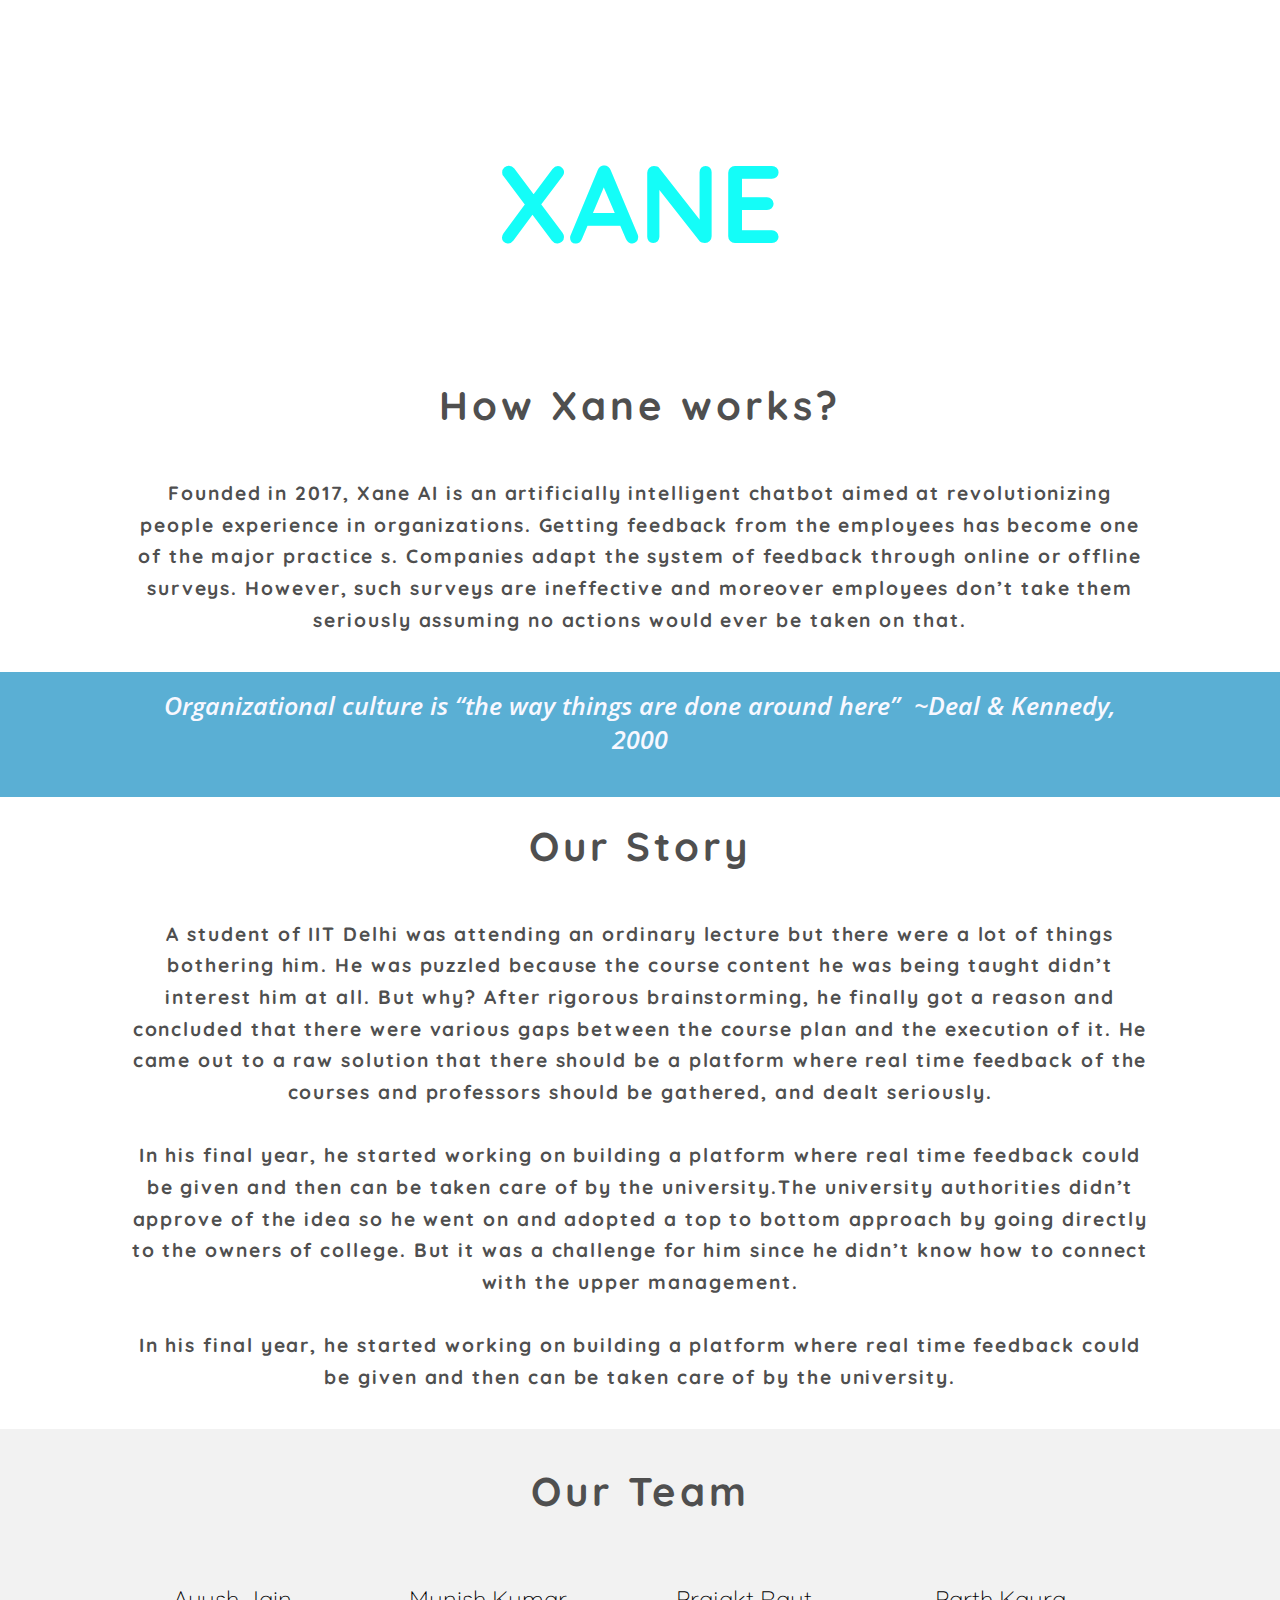
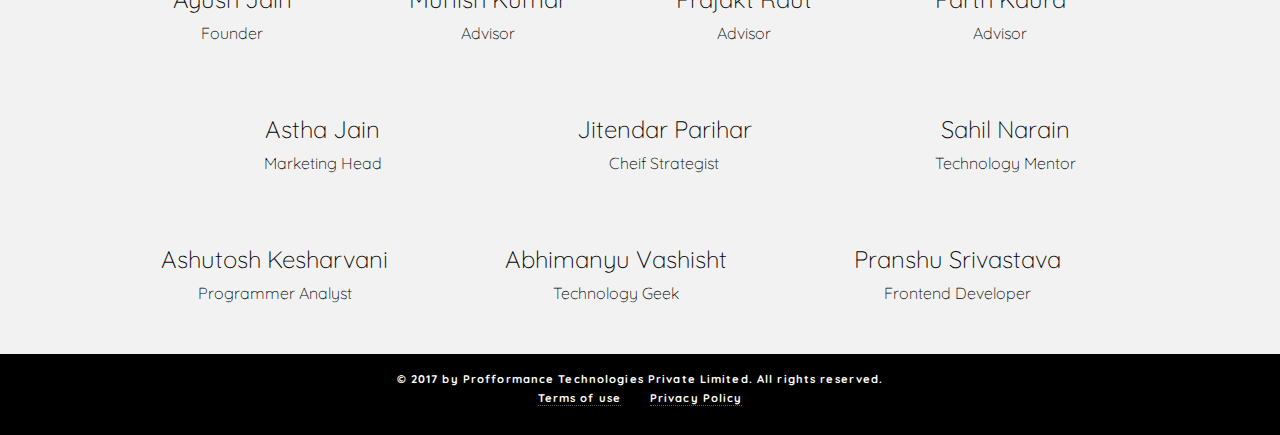
==== commit 2bda3c33: "tc/pp added" ====
--- a/about.html
+++ b/about.html
@@ -1,140 +1,126 @@
 <!DOCTYPE HTML>
 <html>
-	
+
 <head>
-		<title>Xane.ai</title>
-	<meta name="theme-color" content="#3C97BF">
-		<meta charset="utf-8" />
-		<meta name="viewport" content="width=device-width, initial-scale=1" />
-		<link rel="stylesheet" href="assets/css/main.css" />
-		<link rel="shortcut icon" type="image/x-icon" href="images/favicon.ico">
-	</head>
-	<body>
+    <title>Xane</title>
+    <meta name="theme-color" content="#3C97BF">
+    <meta charset="utf-8" />
+    <meta name="viewport" content="width=device-width, initial-scale=1" />
+    <link rel="stylesheet" href="assets/css/main.css" />
+    <link rel="shortcut icon" type="image/x-icon" href="images/favicon.ico">
+</head>
 
-		<!-- Page Wrapper -->
-			<div id="page-wrapper">
+<body>
+    <!-- Page Wrapper -->
+    <div id="page-wrapper">
+        <!-- Header -->
+        <header id="header" class="alt">
+            <h1><a href="index.html">Xane.ai</a></h1>
+            <nav id="nav">
+                <a class="disappear" href="#menu">Menu</a>
+                <ul class="links">
+                    <li><a href="index.html">Home</a></li>
+                    <li><a href="about.html">About</a></li>
+                    <li><a href="product.html">Product</a></li>
+                    <li><a href="#">Blog</a></li>
+                    <li><a href="contact.html">Contact us</a></li>
+                </ul>
+            </nav>
+        </header>
+        <!-- Menu -->
+        <nav id="menu">
+            <div class="inner">
+                <h2>Menu</h2>
+                <ul class="links">
+                    <li><a href="index.html">Home</a></li>
+                    <li><a href="about.html">About</a></li>
+                    <li><a href="product.html">Product</a></li>
+                    <li><a href="#">Blog</a></li>
+                    <li><a href="contact.html">Contact us</a></li>
+                </ul>
+                <a href="#" class="close">Close</a>
+            </div>
+        </nav>
+        <!-- Banner -->
+        <section id="banner">
+            <div class="inner"><h2>XANE</h2>
+                <p>AI Chatbot for Employee Retention</p>
+            </div>
+        </section>
+        <!-- Wrapper -->
+        <section id="wrapper">
+            <section id="one" class="wrapper spotlight divA divB">
+                <div class="inner">
+                    <div class="content">
+                        <h2 style="text-align: center; font-size: 40px">How Xane works?</h2>
+                        <h2 style="text-align: center;">Founded in 2017, Xane AI is an artificially intelligent chatbot aimed at revolutionizing people experience in organizations. Getting feedback from the employees has become one of the major practice s. Companies adapt the system of feedback through online or offline surveys. However, such surveys are ineffective and moreover employees don’t take them seriously assuming no actions would ever be taken on that.
+                        </h2>
+                    </div>
+                </div>
+            </section>
+            <!-- DivA -->
+            <section id="one" class="wrapper spotlight divA divB blue">
+                <div class="inner">
+                    <div class="content">
+                        <p class="textj" style="font-size: 25px">Organizational culture is “the way things are done around here”&nbsp;&nbsp;~Deal & Kennedy, 2000</p>
+                    </div>
+                </div>
+            </section>
+            <!-- DivA -->
+            <section id="one" class="wrapper spotlight divA divB">
+                <div class="inner">
+                    <div class="content">
+                        <h2 style="text-align: center; font-size: 40px">Our Story</h2>
+                        <h2 style="text-align: center;">A student of IIT Delhi was attending an ordinary lecture but there were a lot of things bothering him. He was puzzled because the course content he was being taught didn’t interest him at all. But why? After rigorous brainstorming, he finally got a reason and concluded that there were various gaps between the course plan and the execution of it. He came out to a raw solution that there should be a platform where real time feedback of the courses and professors should be gathered, and dealt seriously.
+                            <br><br> In his final year, he started working on building a platform where real time feedback could be given and then can be taken care of by the university.The university authorities didn’t approve of the idea so he went on and adopted a top to bottom approach by going directly to the owners of college. But it was a challenge for him since he didn’t know how to connect with the upper management.
+                           <br> <br> In his final year, he started working on building a platform where real time feedback could be given and then can be taken care of by the university.
+                        </h2>
+                    </div>
+                </div>
+            </section>
+            <!-- DivA -->
+            <section id="one" class="wrapper spotlight divA" style="background-color: #f2f2f2; align-content: center;">
+                <h6>&nbsp;</h6>
+                <h2 style="text-align: center; font-size: 40px;">Our Team</h2>
+                <center>
+                <div class="inner">
+                    <a href="https://www.linkedin.com/in/ayushjain1094/" class="image imagenm"><img src="images/team/aj.png" alt="" style="border-radius: 50%" /><p class="textcot">Ayush Jain</p><p class="textccot">Founder</p></a>
+                    <a href="munishgargca@gmail.com" class="image imagenm"><img style="border-radius: 50%" src="images/team/mk.png" alt="" /><p class="textcot">Munish Kumar</p><p class="textccot">Advisor</p></a>
+                    <a href="https://www.linkedin.com/in/prajaktraut/" class="image imagenm"><img src="images/team/pr.png" style="border-radius: 50%" alt="" /><p class="textcot">Prajakt Raut</p><p class="textccot">Advisor</p></a>
+                    <a href="https://www.linkedin.com/in/parth-kaura-77084939/" class="image imagenm"><img src="images/team/pk.png" alt="" style="border-radius: 50%" /><p class="textcot">Parth Kaura</p><p class="textccot">Advisor</p></a></div></center>
+            </section>
+            <section id="one" class="wrapper spotlight divA" style="background-color: #f2f2f2; align-content: center;">
+                <center>
+                <div class="inner">
+                    <a href="https://www.linkedin.com/in/sahilnarain/" class="image imagenm"><img src="images/team/sn.png" alt="" style="border-radius: 50%" /><p class="textcot">Sahil Narain</p><p class="textccot">Technology Mentor</p></a>
+                    <a href="https://www.linkedin.com/in/jitenderpanihar/" class="image imagenm"><img src="images/team/jp.png" alt="" style="border-radius: 50%" /><p class="textcot">Jitendar Parihar</p><p class="textccot">Cheif Strategist</p></a>
+                    <a href="https://www.linkedin.com/in/asthajain04/" class="image imagenm"><img src="images/team/aj2.png" alt="" style="border-radius: 50%" /><p class="textcot">Astha Jain</p><p class="textccot">Marketing Head</p></a>
+                </div></center>
+            </section>
+            <section id="one" class="wrapper spotlight divA" style="background-color: #f2f2f2; align-content: center;">
+                <center>
+                <div class="inner">
+                    <a href="https://www.linkedin.com/in/ashutosh-kesharvani-9a861411a/" class="image imagenm"><img src="https://static.wixstatic.com/media/0b019d_091b3af89cb84e6f957039e9b99d615f~mv2.png/v1/fill/w_231,h_235,al_c,lg_1/0b019d_091b3af89cb84e6f957039e9b99d615f~mv2.png" alt="" style="border-radius: 50%" /><p class="textcot">Ashutosh Kesharvani</p><p class="textccot">Programmer Analyst</p></a>
+                    <a href="https://www.linkedin.com/in/abhimanyu-vashisht-172840105/" class="image imagenm"><img src="https://static.wixstatic.com/media/0b019d_862632eef0af469ea02d8455e1997195~mv2.png/v1/fill/w_244,h_225,al_c,lg_1/0b019d_862632eef0af469ea02d8455e1997195~mv2.png" alt="" style="border-radius: 50%" /><p class="textcot">Abhimanyu Vashisht</p><p class="textccot">Technology Geek</p></a>
+                    <a href="https://www.linkedin.com/in/pranshu-srivastava-838430164/" class="image imagenm"><img src="https://scontent.fpat1-1.fna.fbcdn.net/v/t1.0-9/16508338_1296172627143375_4263019336490507392_n.jpg?_nc_cat=0&oh=7afb2c4cdd1a66876b37a55cd915c67c&oe=5B9E0035" alt="" style="border-radius: 50%" /><p class="textcot">Pranshu Srivastava</p><p class="textccot">Frontend Developer</p></a>
+                </div></center>
+            </section>
+            <section id="one" class="wrapper spotlight divA divB" style="background: black">
+            <div class="inner">
+                <div class="content">
+                    <h5 style="color: white; text-align: center;">© 2017 by Profformance Technologies Private Limited. All rights reserved.<br><a href="Terms_of_use.pdf">Terms of use</a>&nbsp;&nbsp;&nbsp;&nbsp;&nbsp;&nbsp;&nbsp;<a href="Privacy_policy.pdf">Privacy Policy</a></h5>
+                </div>
+            </div>
+        </section>
+        </section>
+    </div>
+    <!-- Scripts -->
+    <script src="assets/js/skel.min.js"></script>
+    <script src="assets/js/jquery.min.js"></script>
+    <script src="assets/js/jquery.scrollex.min.js"></script>
+    <script src="assets/js/util.js"></script>
+    <!--[if lte IE 8]><script src="/items/demos_assets/respond.min.js"></script><![endif]-->
+    <script src="assets/js/main.js"></script>
+</body>
 
-				<!-- Header -->
-					<header id="header" class="alt">
-						<h1><a href="index.html">Xane.ai</a></h1>
-						<nav id="nav">
-                            <a class="disappear" href="#menu">Menu</a>
-							<ul class="links">
-                                <li><a href="index.html">Home</a></li>
-								<li><a href="about.html">About</a></li>
-								<li><a href="product.html">Product</a></li>
-								<li><a href="https://blog.theillicitfox.in/">Blog</a></li>
-								<li><a href="contact.html">Contact us</a></li>
-							</ul>
-						</nav>
-					</header>
-                
-				<!-- Menu -->
-					<nav id="menu">
-						<div class="inner">
-							<h2>Menu</h2>
-							<ul class="links">
-								<li><a href="index.html">Home</a></li>
-								<li><a href="about.html">About</a></li>
-								<li><a href="product.html">Product</a></li>
-								<li><a href="https://blog.theillicitfox.in/">Blog</a></li>
-								<li><a href="contact.html">Contact us</a></li>
-							</ul>
-							<a href="#" class="close">Close</a>
-						</div>
-					</nav>
-
-				<!-- Banner -->
-					<section id="banner">
-						<div class="inner">
-<!--							<div class="logo"><span class="icon fa-diamond"></span></div>-->
-							<h2>XANE</h2>
-							<p>AI Chatbot for Employee Retention</p>
-						</div>
-					</section>
-
-				<!-- Wrapper -->
-					<section id="wrapper">
-                        <section id="one" class="wrapper spotlight divA divB">
-								<div class="inner">
-									<div class="content">
-                                        <h2 style="text-align: center; font-size: 40px">How Xane works?</h2>
-										<p class="textcc">Founded in 2017, Xane AI is an artificially intelligent chatbot aimed at revolutionizing people experience in organizations.
- Getting feedback from the employees has become one of the major practice s. Companies adapt the system of feedback through online or offline surveys. However, such surveys are ineffective and moreover employees don’t take them seriously assuming no actions would ever be taken on that.
-
-</p>
-									</div>
-                                    
-								</div>
-							</section>
-
-						<!-- DivA -->
-							<section id="one" class="wrapper spotlight divA divB blue">
-								<div class="inner">
-									<div class="content">
-										<p class="textj" style="font-size: 25px">Organizational culture is “the way things are done around here”&nbsp;&nbsp;~Deal & Kennedy, 2000</p>
-									</div>
-                                    
-								</div>
-							</section>
-
-						<!-- DivA -->
-							<section id="one" class="wrapper spotlight divA divB">
-								<div class="inner">
-									<div class="content">
-                                        <h2 style="text-align: center; font-size: 40px">Our Story</h2>
-										<p class="textcc" style="text-align: center;">A student of IIT Delhi was attending an ordinary lecture but there were a lot of things bothering him. He was puzzled because the course content he was being taught didn’t interest him at all. But why? After rigorous brainstorming, he finally got a reason and concluded that there were various gaps between the course plan and the execution of it. He came out to a raw solution that there should be a platform where real time feedback of the courses and professors should be gathered, and dealt seriously.<br>
- 
-In his final year, he started working on building a platform where real time feedback could be given and then can be taken care of by the university.The university authorities didn’t approve of the idea so he went on and adopted a top to bottom approach by going directly to the owners of college. But it was a challenge for him since he didn’t know how to connect with the upper management.<br>
-In his final year, he started working on building a platform where real time feedback could be given and
-then can be taken care of by the university.
-</p>
-									</div>
-                                    
-								</div>
-							</section>
-                        
-						<!-- DivA -->
-							<section id="one" class="wrapper spotlight divA" style="background-color: #f2f2f2; align-content: center;">
-                                <h6>&nbsp;</h6>
-                                <h2 style="text-align: center; font-size: 40px;">Our Team</h2>
-								<div class="inner">
-                                <a href="https://www.linkedin.com/in/ayushjain1094/" class="image imagenm"><img src="https://static.wixstatic.com/media/0b019d_8e49e79eb47f4b4bac8d352585e1cb7d~mv2_d_1977_1689_s_2.png/v1/crop/x_195,y_0,w_1587,h_1689/fill/w_203,h_216,al_c,usm_0.66_1.00_0.01/0b019d_8e49e79eb47f4b4bac8d352585e1cb7d~mv2_d_1977_1689_s_2.png" alt="" style="border-radius: 50%" /><p class="textcot">Ayush Jain</p><p class="textccot">Founder</p></a>
-                                <a href="munishgargca@gmail.com" class="image imagenm"><img style="border-radius: 50%" src="https://static.wixstatic.com/media/0b019d_c7b7d60a7e604acfb6c46cfa1d4417bc~mv2.jpeg/v1/fill/w_218,h_221,al_c,q_80,usm_0.66_1.00_0.01/0b019d_c7b7d60a7e604acfb6c46cfa1d4417bc~mv2.webp" alt="" /><p class="textcot">Munish Kumar</p><p class="textccot">Advisor</p></a>
-                                <a href="https://www.linkedin.com/in/prajaktraut/" class="image imagenm"><img src="https://static.wixstatic.com/media/0b019d_7507a9dce2d84e84be459bf3e70aafa0~mv2.jpg/v1/crop/x_1,y_0,w_637,h_640/fill/w_220,h_216,al_c,q_80,usm_0.66_1.00_0.01/0b019d_7507a9dce2d84e84be459bf3e70aafa0~mv2.webp" style="border-radius: 50%" alt="" /><p class="textcot">Prajakt Raut</p><p class="textccot">Advisor</p></a>
-                                <a href="https://www.linkedin.com/in/parth-kaura-77084939/" class="image imagenm"><img src="https://static.wixstatic.com/media/0b019d_a0656d13088f4169a282918ed78a7158~mv2.png/v1/fill/w_218,h_266,al_c,lg_1/0b019d_a0656d13088f4169a282918ed78a7158~mv2.png" alt="" style="border-radius: 50%" /><p class="textcot">Parth Kaura</p><p class="textccot">Advisor</p></a></div></section>
-                                <section id="one" class="wrapper spotlight divA" style="background-color: #f2f2f2; align-content: center;">
-                               	<div class="inner">
-                                <a href="https://www.linkedin.com/in/sahilnarain/" class="image imagenm"><img src="https://static.wixstatic.com/media/0b019d_0eb1934c1a134aa9ac7efee2cf2d5a45~mv2.jpg/v1/fill/w_202,h_202,al_c,q_80,usm_0.66_1.00_0.01/0b019d_0eb1934c1a134aa9ac7efee2cf2d5a45~mv2.webp" alt="" style="border-radius: 50%" /><p class="textcot">Sahil Narain</p><p class="textccot">Technology Mentor</p></a>
-                                <a href="https://www.linkedin.com/in/jitenderpanihar/" class="image imagenm"><img src="https://static.wixstatic.com/media/0b019d_4674f60a81774c46b6e7e328a8f46b4a~mv2.png/v1/fill/w_226,h_222,al_c,lg_1/0b019d_4674f60a81774c46b6e7e328a8f46b4a~mv2.png" alt="" style="border-radius: 50%" /><p class="textcot">Jitendar Parihar</p><p class="textccot">Cheif Strategist</p></a>
-                                <a href="https://www.linkedin.com/in/asthajain04/" class="image imagenm"><img src="https://static.wixstatic.com/media/0b019d_d6d2ac6146b540d0bc1408bbb513dd40~mv2.jpg/v1/crop/x_0,y_0,w_567,h_567/fill/w_229,h_229,al_c,q_80,usm_0.66_1.00_0.01/0b019d_d6d2ac6146b540d0bc1408bbb513dd40~mv2.webp" alt="" style="border-radius: 50%" /><p class="textcot">Astha Jain</p><p class="textccot">Marketing Head</p></a>
-                            </div></section>
-                            <section id="one" class="wrapper spotlight divA" style="background-color: #f2f2f2; align-content: center;">
-                            <div class="inner">
-                                <a href="https://www.linkedin.com/in/ashutosh-kesharvani-9a861411a/" class="image imagenm"><img src="https://static.wixstatic.com/media/0b019d_091b3af89cb84e6f957039e9b99d615f~mv2.png/v1/fill/w_231,h_235,al_c,lg_1/0b019d_091b3af89cb84e6f957039e9b99d615f~mv2.png" alt="" style="border-radius: 50%" /><p class="textcot">Ashutosh Kesharvani</p><p class="textccot">Programmer Analyst</p></a>
-                                <a href="https://www.linkedin.com/in/abhimanyu-vashisht-172840105/" class="image imagenm"><img src="https://static.wixstatic.com/media/0b019d_862632eef0af469ea02d8455e1997195~mv2.png/v1/fill/w_244,h_225,al_c,lg_1/0b019d_862632eef0af469ea02d8455e1997195~mv2.png" alt="" style="border-radius: 50%" /><p class="textcot">Abhimanyu Vashisht</p><p class="textccot">Technology Geek</p></a>
-                                <a href="https://www.linkedin.com/in/pranshu-srivastava-838430164/" class="image imagenm"><img src="https://scontent.fpat1-1.fna.fbcdn.net/v/t1.0-9/16508338_1296172627143375_4263019336490507392_n.jpg?_nc_cat=0&oh=7afb2c4cdd1a66876b37a55cd915c67c&oe=5B9E0035" alt="" style="border-radius: 50%" /><p class="textcot">Pranshu Srivastava</p><p class="textccot">Frontend Developer</p></a>
-                                </div>
-							</section>
-								<section id="one" class="wrapper spotlight divA divB" style="background: black">
-								<div class="inner">
-									<div class="content">
-										<h5 style="color: white; text-align: center;">© 2017 by Profformance Technologies Private Limited. All rights reserved.<br><a href="https://www.xane.ai/terms-of-use">Terms of use</a>&nbsp;&nbsp;&nbsp;&nbsp;&nbsp;&nbsp;&nbsp;<a href="https://www.xane.ai/privacy">Privacy Policy</a></h5>
-									</div>
-                                    
-								</div>
-							</section>
-							</section>
-						</div>
-					
-
-		<!-- Scripts -->
-			<script src="assets/js/skel.min.js"></script>
-			<script src="assets/js/jquery.min.js"></script>
-			<script src="assets/js/jquery.scrollex.min.js"></script>
-			<script src="assets/js/util.js"></script>
-			<!--[if lte IE 8]><script src="/items/demos_assets/respond.min.js"></script><![endif]-->
-			<script src="assets/js/main.js"></script>
-
-	</body>
 </html>
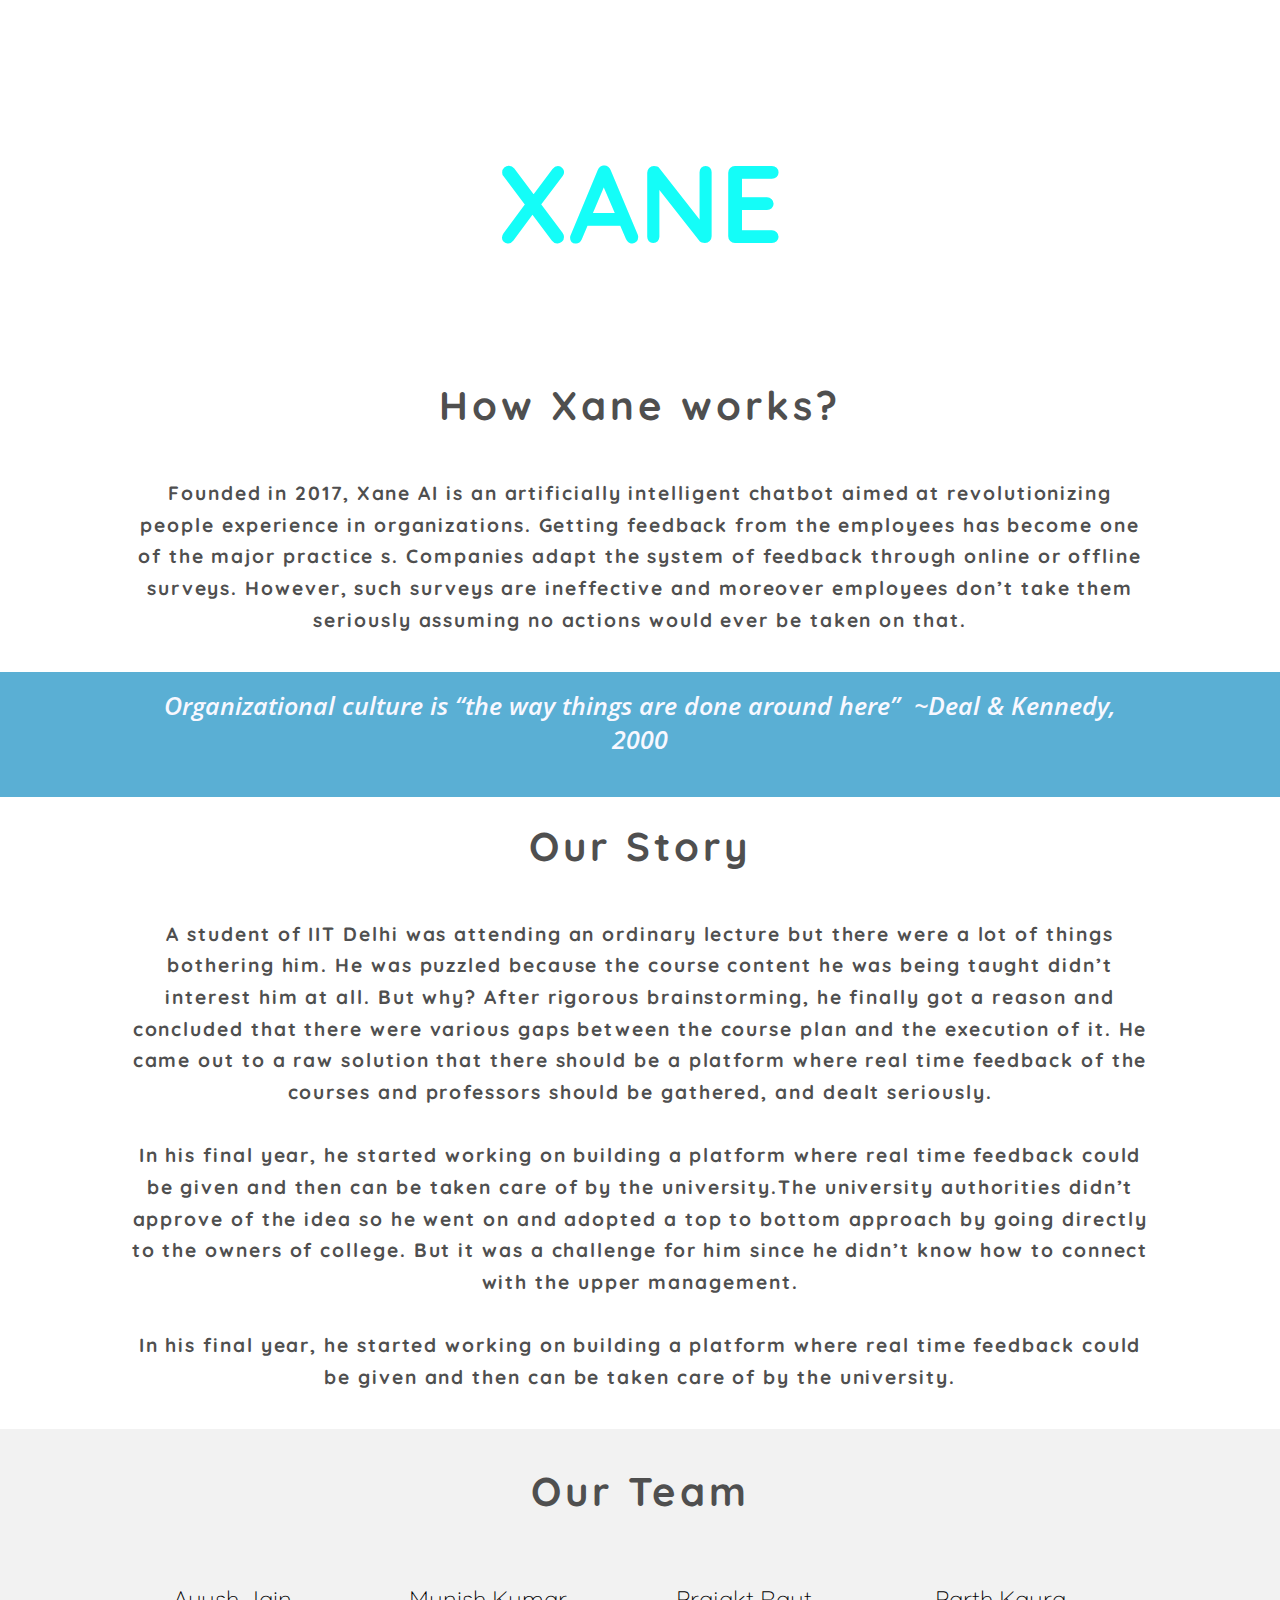
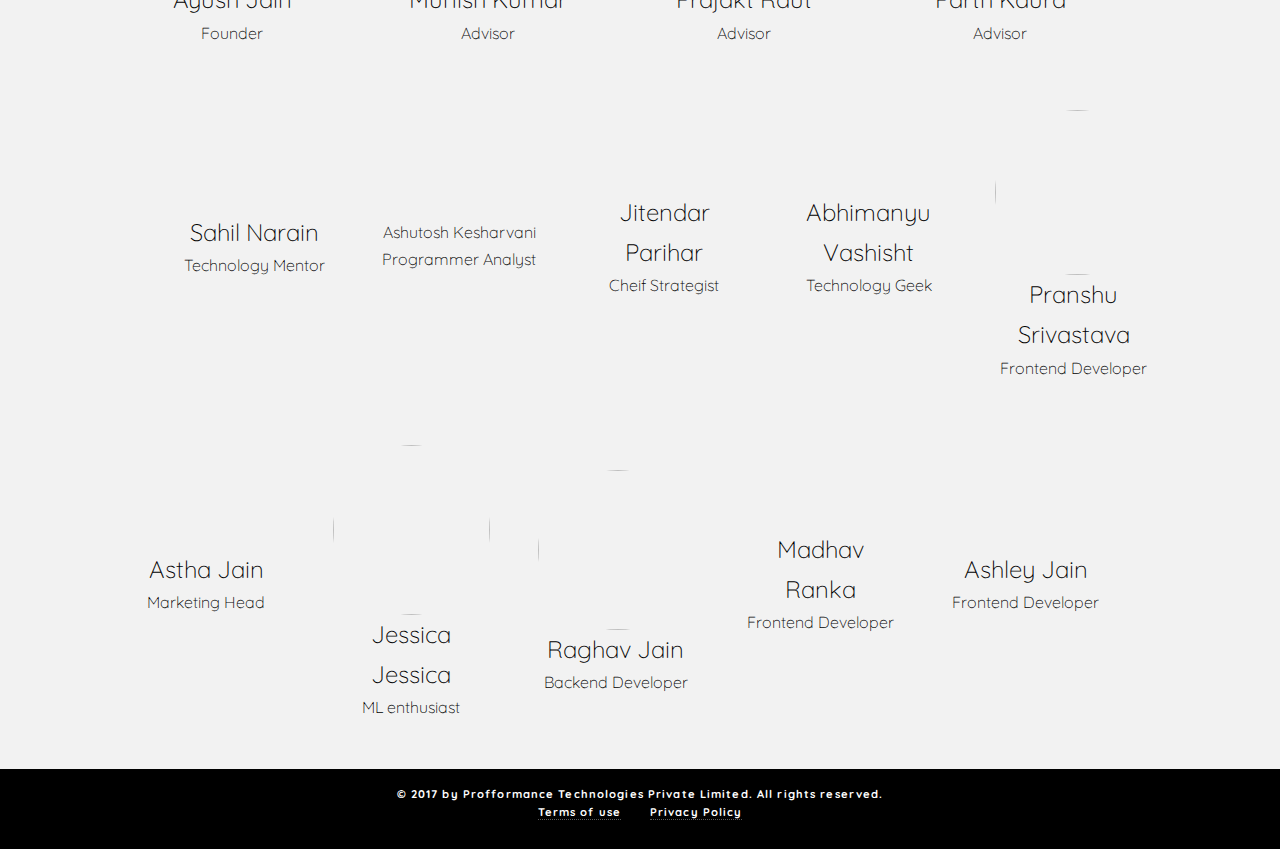
==== commit 266a3679: "remove olde xane.ai hotlinks" ====
--- a/about.html
+++ b/about.html
@@ -17,30 +17,31 @@
         <header id="header" class="alt">
             <h1><a href="index.html">Xane.ai</a></h1>
             <nav id="nav">
-                <a class="disappear" href="#menu">Menu</a>
-                <ul class="links">
-                    <li><a href="index.html">Home</a></li>
-                    <li><a href="about.html">About</a></li>
-                    <li><a href="product.html">Product</a></li>
-                    <li><a href="#">Blog</a></li>
-                    <li><a href="contact.html">Contact us</a></li>
-                </ul>
-            </nav>
-        </header>
-        <!-- Menu -->
-        <nav id="menu">
-            <div class="inner">
-                <h2>Menu</h2>
-                <ul class="links">
-                    <li><a href="index.html">Home</a></li>
-                    <li><a href="about.html">About</a></li>
-                    <li><a href="product.html">Product</a></li>
-                    <li><a href="#">Blog</a></li>
-                    <li><a href="contact.html">Contact us</a></li>
-                </ul>
-                <a href="#" class="close">Close</a>
-            </div>
-        </nav>
+                            <a class="disappear" href="#menu">Menu</a>
+                            <ul class="links">
+                                <li><a href="index.html">Home</a></li>
+                                <li><a href="about.html">About</a></li>
+                                <li><a href="product.html">Product</a></li>
+                                <li><a href="blog.html">Blog</a></li>
+                                <li><a href="contact.html">Contact us</a></li>
+                            </ul>
+                        </nav>
+                    </header>
+                
+                <!-- Menu -->
+                    <nav id="menu">
+                        <div class="inner">
+                            <h2>Menu</h2>
+                            <ul class="links">
+                                <li><a href="index.html">Home</a></li>
+                                <li><a href="about.html">About</a></li>
+                                <li><a href="product.html">Product</a></li>
+                                <li><a href="blog.html">Blog</a></li>
+                                <li><a href="contact.html">Contact us</a></li>
+                            </ul>
+                            <a href="#" class="close">Close</a>
+                        </div>
+                    </nav>
         <!-- Banner -->
         <section id="banner">
             <div class="inner"><h2>XANE</h2>
@@ -92,19 +93,37 @@
             <section id="one" class="wrapper spotlight divA" style="background-color: #f2f2f2; align-content: center;">
                 <center>
                 <div class="inner">
+                    <a href="https://www.linkedin.com/in/pranshu-srivastava-838430164/" class="image imagenm"><img src="https://scontent.fpat1-1.fna.fbcdn.net/v/t1.0-9/16508338_1296172627143375_4263019336490507392_n.jpg?_nc_cat=0&oh=7afb2c4cdd1a66876b37a55cd915c67c&oe=5B9E0035" alt="" style="border-radius: 50%;height: 165px;width: 165px" /><p class="textcot fdec">Pranshu Srivastava</p><p class="textccot">Frontend Developer</p></a>
+                    
+                    <a href="https://www.linkedin.com/in/abhimanyu-vashisht-172840105/" class="image imagenm"><img src="https://media.licdn.com/dms/image/C5603AQGXP31PQp4t_A/profile-displayphoto-shrink_800_800/0?e=1537401600&v=beta&t=Ly3yMVgZ9cLsVEnpugCek3yaOBo5TbjXvEIaUbgYqOw" alt="" style="border-radius: 50%" /><p class="textcot fdec">Abhimanyu Vashisht</p><p class="textccot">Technology Geek</p></a>
+                    <a href="https://www.linkedin.com/in/jitenderpanihar/" class="image imagenm"><img src="images/team/jp.png" alt="" style="border-radius: 50%" /><p class="textcot fdec">Jitendar Parihar</p><p class="textccot">Cheif Strategist</p></a>
+                    
+                    <a href="https://www.linkedin.com/in/ashutosh-kesharvani-9a861411a/" class="image imagenm"><img src="https://media.licdn.com/dms/image/C5103AQEz68-YzrLNmQ/profile-displayphoto-shrink_800_800/0?e=1537401600&v=beta&t=aDr1q8_TmUye87d4aEH0TD8H6s-kj7bBnpDyMCfQWw8" alt="" style="border-radius: 50%;" /><p class="textcot" style=" font-size: 16px">Ashutosh Kesharvani</p><p class="textccot">
+                    Programmer Analyst</p></a>
+                    
                     <a href="https://www.linkedin.com/in/sahilnarain/" class="image imagenm"><img src="images/team/sn.png" alt="" style="border-radius: 50%" /><p class="textcot">Sahil Narain</p><p class="textccot">Technology Mentor</p></a>
-                    <a href="https://www.linkedin.com/in/jitenderpanihar/" class="image imagenm"><img src="images/team/jp.png" alt="" style="border-radius: 50%" /><p class="textcot">Jitendar Parihar</p><p class="textccot">Cheif Strategist</p></a>
-                    <a href="https://www.linkedin.com/in/asthajain04/" class="image imagenm"><img src="images/team/aj2.png" alt="" style="border-radius: 50%" /><p class="textcot">Astha Jain</p><p class="textccot">Marketing Head</p></a>
+                    
                 </div></center>
             </section>
             <section id="one" class="wrapper spotlight divA" style="background-color: #f2f2f2; align-content: center;">
                 <center>
                 <div class="inner">
-                    <a href="https://www.linkedin.com/in/ashutosh-kesharvani-9a861411a/" class="image imagenm"><img src="https://static.wixstatic.com/media/0b019d_091b3af89cb84e6f957039e9b99d615f~mv2.png/v1/fill/w_231,h_235,al_c,lg_1/0b019d_091b3af89cb84e6f957039e9b99d615f~mv2.png" alt="" style="border-radius: 50%" /><p class="textcot">Ashutosh Kesharvani</p><p class="textccot">Programmer Analyst</p></a>
-                    <a href="https://www.linkedin.com/in/abhimanyu-vashisht-172840105/" class="image imagenm"><img src="https://static.wixstatic.com/media/0b019d_862632eef0af469ea02d8455e1997195~mv2.png/v1/fill/w_244,h_225,al_c,lg_1/0b019d_862632eef0af469ea02d8455e1997195~mv2.png" alt="" style="border-radius: 50%" /><p class="textcot">Abhimanyu Vashisht</p><p class="textccot">Technology Geek</p></a>
-                    <a href="https://www.linkedin.com/in/pranshu-srivastava-838430164/" class="image imagenm"><img src="https://scontent.fpat1-1.fna.fbcdn.net/v/t1.0-9/16508338_1296172627143375_4263019336490507392_n.jpg?_nc_cat=0&oh=7afb2c4cdd1a66876b37a55cd915c67c&oe=5B9E0035" alt="" style="border-radius: 50%" /><p class="textcot">Pranshu Srivastava</p><p class="textccot">Frontend Developer</p></a>
+                    
+                    
+                    
+
+                    <a href="https://www.linkedin.com/in/asthajain04/" class="image imagenm"><img src="images/team/aj2.png" alt="" style="border-radius: 50%" /><p class="textcot">Astha Jain</p><p class="textccot">Marketing Head</p></a>
+
+                    <a href="https://www.linkedin.com/in/jessica-jessica-559769160/" class="image imagenm"><img src="images/team/j.png" alt="" style="border-radius: 50%; height: 170px;" /><p class="textcot fdec">Jessica Jessica</p><p class="textccot">ML enthusiast</p></a>
+                    <a href="https://www.linkedin.com/in/raghav-jain-b9037115b/" class="image imagenm"><img src="images/team/rj.png" alt="" style="border-radius: 50%; height: 160px;width: 160px" /><p class="textcot">Raghav Jain</p><p class="textccot">Backend Developer</p></a>
+                    <a href="https://www.linkedin.com/in/madhav-ranka-9b7aa340/" class="image imagenm"><img src="https://media.licdn.com/dms/image/C5103AQEYzCfWWCPNaA/profile-displayphoto-shrink_800_800/0?e=1536192000&v=beta&t=7Z_tCKkAY_xUJ9pi5PxNaXyuNkhhHcEt4QLagwFZlNo" alt="" style="border-radius: 50%" /><p class="textcot fdec">Madhav Ranka</p><p class="textccot">Frontend Developer</p>
+                    <a href="https://www.linkedin.com/in/ashley8jain/" class="image imagenm"><img src="https://media.licdn.com/dms/image/C5103AQEmwvE_gmVW7w/profile-displayphoto-shrink_800_800/0?e=1536192000&v=beta&t=JUf74iEyYgj0DFWru7jKWLY0sUGlwRPydeFHmtkdchs" alt="" style="border-radius: 50%" /><p class="textcot">Ashley Jain</p><p class="textccot">Frontend Developer</p></a></a>
+                    
+                    
+                    
                 </div></center>
             </section>
+            
             <section id="one" class="wrapper spotlight divA divB" style="background: black">
             <div class="inner">
                 <div class="content">
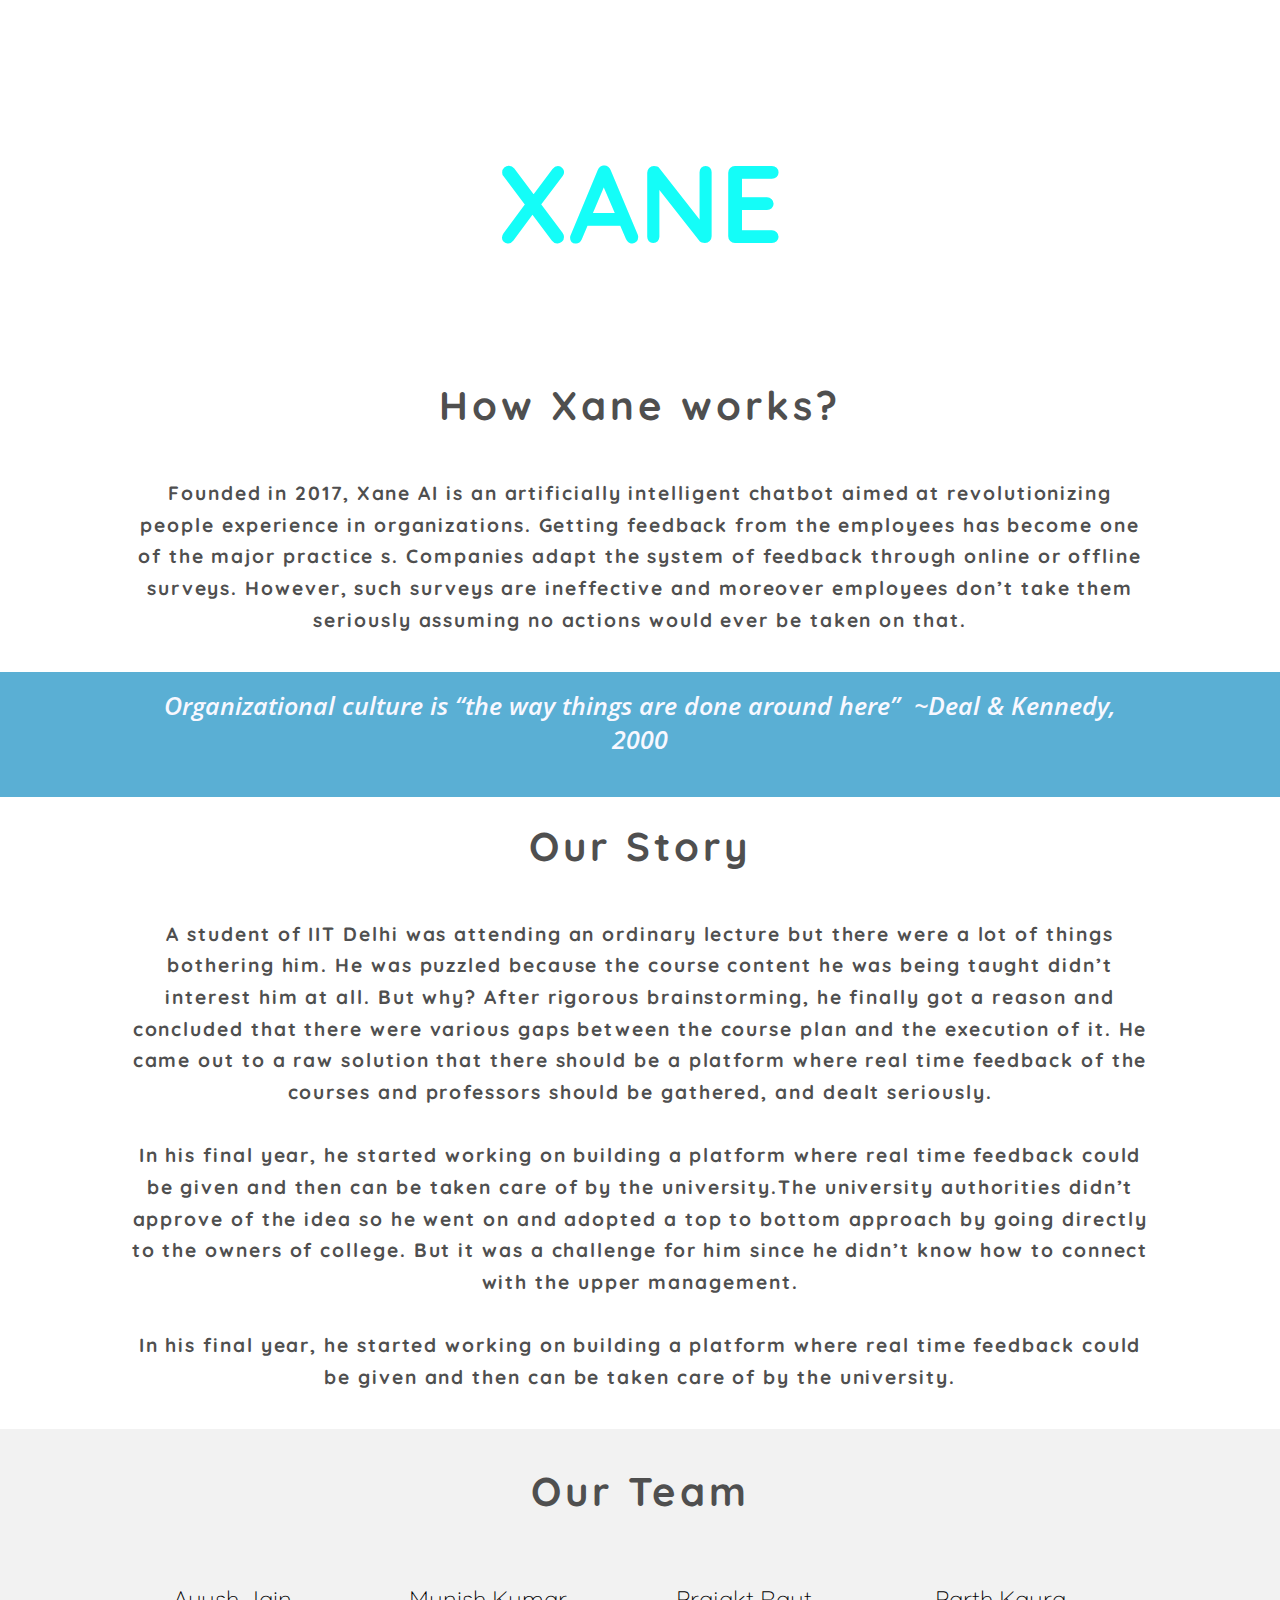
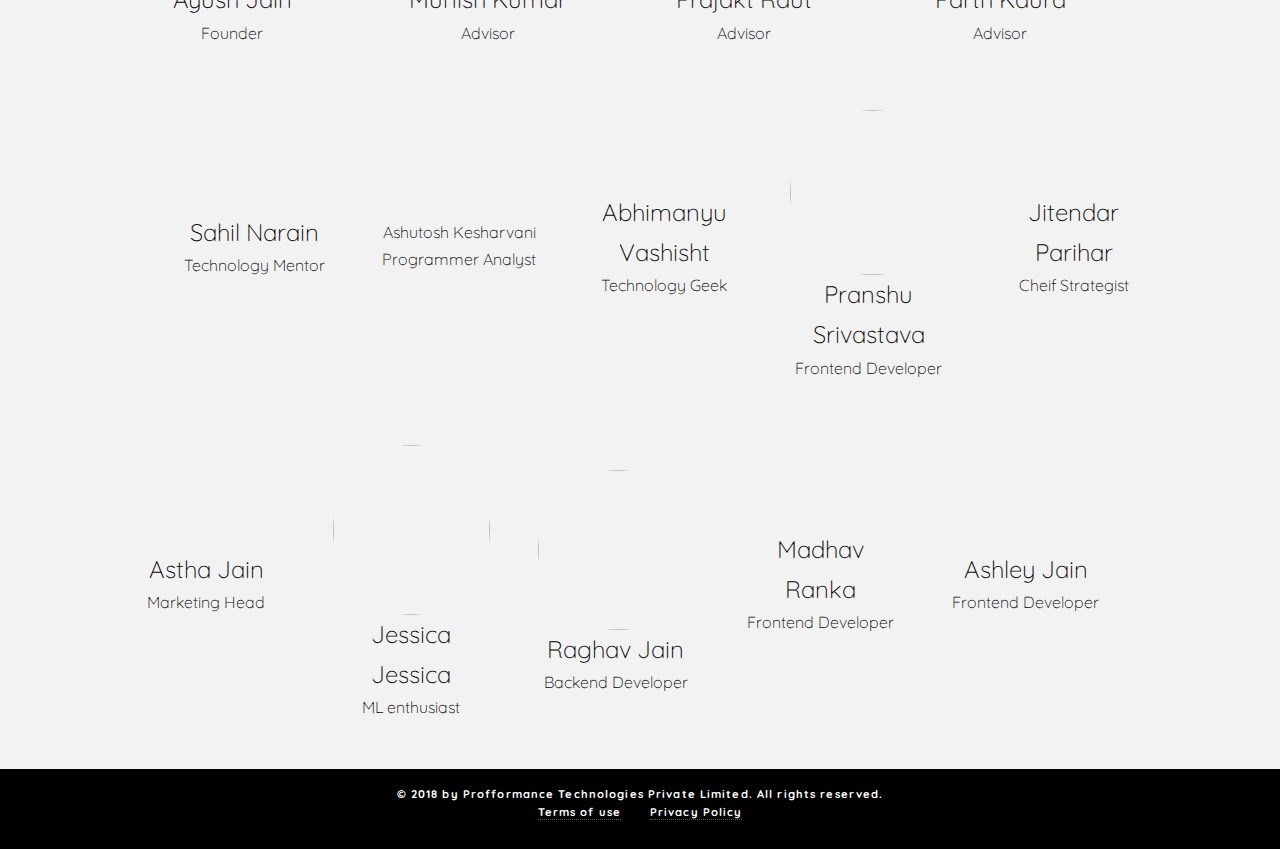
==== commit 613d1800: "Update about.html" ====
--- a/about.html
+++ b/about.html
@@ -93,10 +93,11 @@
             <section id="one" class="wrapper spotlight divA" style="background-color: #f2f2f2; align-content: center;">
                 <center>
                 <div class="inner">
-                    <a href="https://www.linkedin.com/in/pranshu-srivastava-838430164/" class="image imagenm"><img src="https://scontent.fpat1-1.fna.fbcdn.net/v/t1.0-9/16508338_1296172627143375_4263019336490507392_n.jpg?_nc_cat=0&oh=7afb2c4cdd1a66876b37a55cd915c67c&oe=5B9E0035" alt="" style="border-radius: 50%;height: 165px;width: 165px" /><p class="textcot fdec">Pranshu Srivastava</p><p class="textccot">Frontend Developer</p></a>
+                    <a href="https://www.linkedin.com/in/jitenderpanihar/" class="image imagenm"><img src="images/team/jp.png" alt="" style="border-radius: 50%" /><p class="textcot fdec">Jitendar Parihar</p><p class="textccot">Cheif Strategist</p></a>
+                    
+                    <a href="https://www.linkedin.com/in/pranshu-srivastava-838430164/" class="image imagenm"><img src="https://pbs.twimg.com/profile_images/1012749917733847040/BMvkekuT_400x400.jpg" alt="" style="border-radius: 50%;height: 165px;width: 165px" /><p class="textcot fdec">Pranshu Srivastava</p><p class="textccot">Frontend Developer</p></a>
                     
                     <a href="https://www.linkedin.com/in/abhimanyu-vashisht-172840105/" class="image imagenm"><img src="https://media.licdn.com/dms/image/C5603AQGXP31PQp4t_A/profile-displayphoto-shrink_800_800/0?e=1537401600&v=beta&t=Ly3yMVgZ9cLsVEnpugCek3yaOBo5TbjXvEIaUbgYqOw" alt="" style="border-radius: 50%" /><p class="textcot fdec">Abhimanyu Vashisht</p><p class="textccot">Technology Geek</p></a>
-                    <a href="https://www.linkedin.com/in/jitenderpanihar/" class="image imagenm"><img src="images/team/jp.png" alt="" style="border-radius: 50%" /><p class="textcot fdec">Jitendar Parihar</p><p class="textccot">Cheif Strategist</p></a>
                     
                     <a href="https://www.linkedin.com/in/ashutosh-kesharvani-9a861411a/" class="image imagenm"><img src="https://media.licdn.com/dms/image/C5103AQEz68-YzrLNmQ/profile-displayphoto-shrink_800_800/0?e=1537401600&v=beta&t=aDr1q8_TmUye87d4aEH0TD8H6s-kj7bBnpDyMCfQWw8" alt="" style="border-radius: 50%;" /><p class="textcot" style=" font-size: 16px">Ashutosh Kesharvani</p><p class="textccot">
                     Programmer Analyst</p></a>
@@ -127,7 +128,7 @@
             <section id="one" class="wrapper spotlight divA divB" style="background: black">
             <div class="inner">
                 <div class="content">
-                    <h5 style="color: white; text-align: center;">© 2017 by Profformance Technologies Private Limited. All rights reserved.<br><a href="Terms_of_use.pdf">Terms of use</a>&nbsp;&nbsp;&nbsp;&nbsp;&nbsp;&nbsp;&nbsp;<a href="Privacy_policy.pdf">Privacy Policy</a></h5>
+                    <h5 style="color: white; text-align: center;">© 2018 by Profformance Technologies Private Limited. All rights reserved.<br><a href="Terms_of_use.pdf">Terms of use</a>&nbsp;&nbsp;&nbsp;&nbsp;&nbsp;&nbsp;&nbsp;<a href="Privacy_policy.pdf">Privacy Policy</a></h5>
                 </div>
             </div>
         </section>
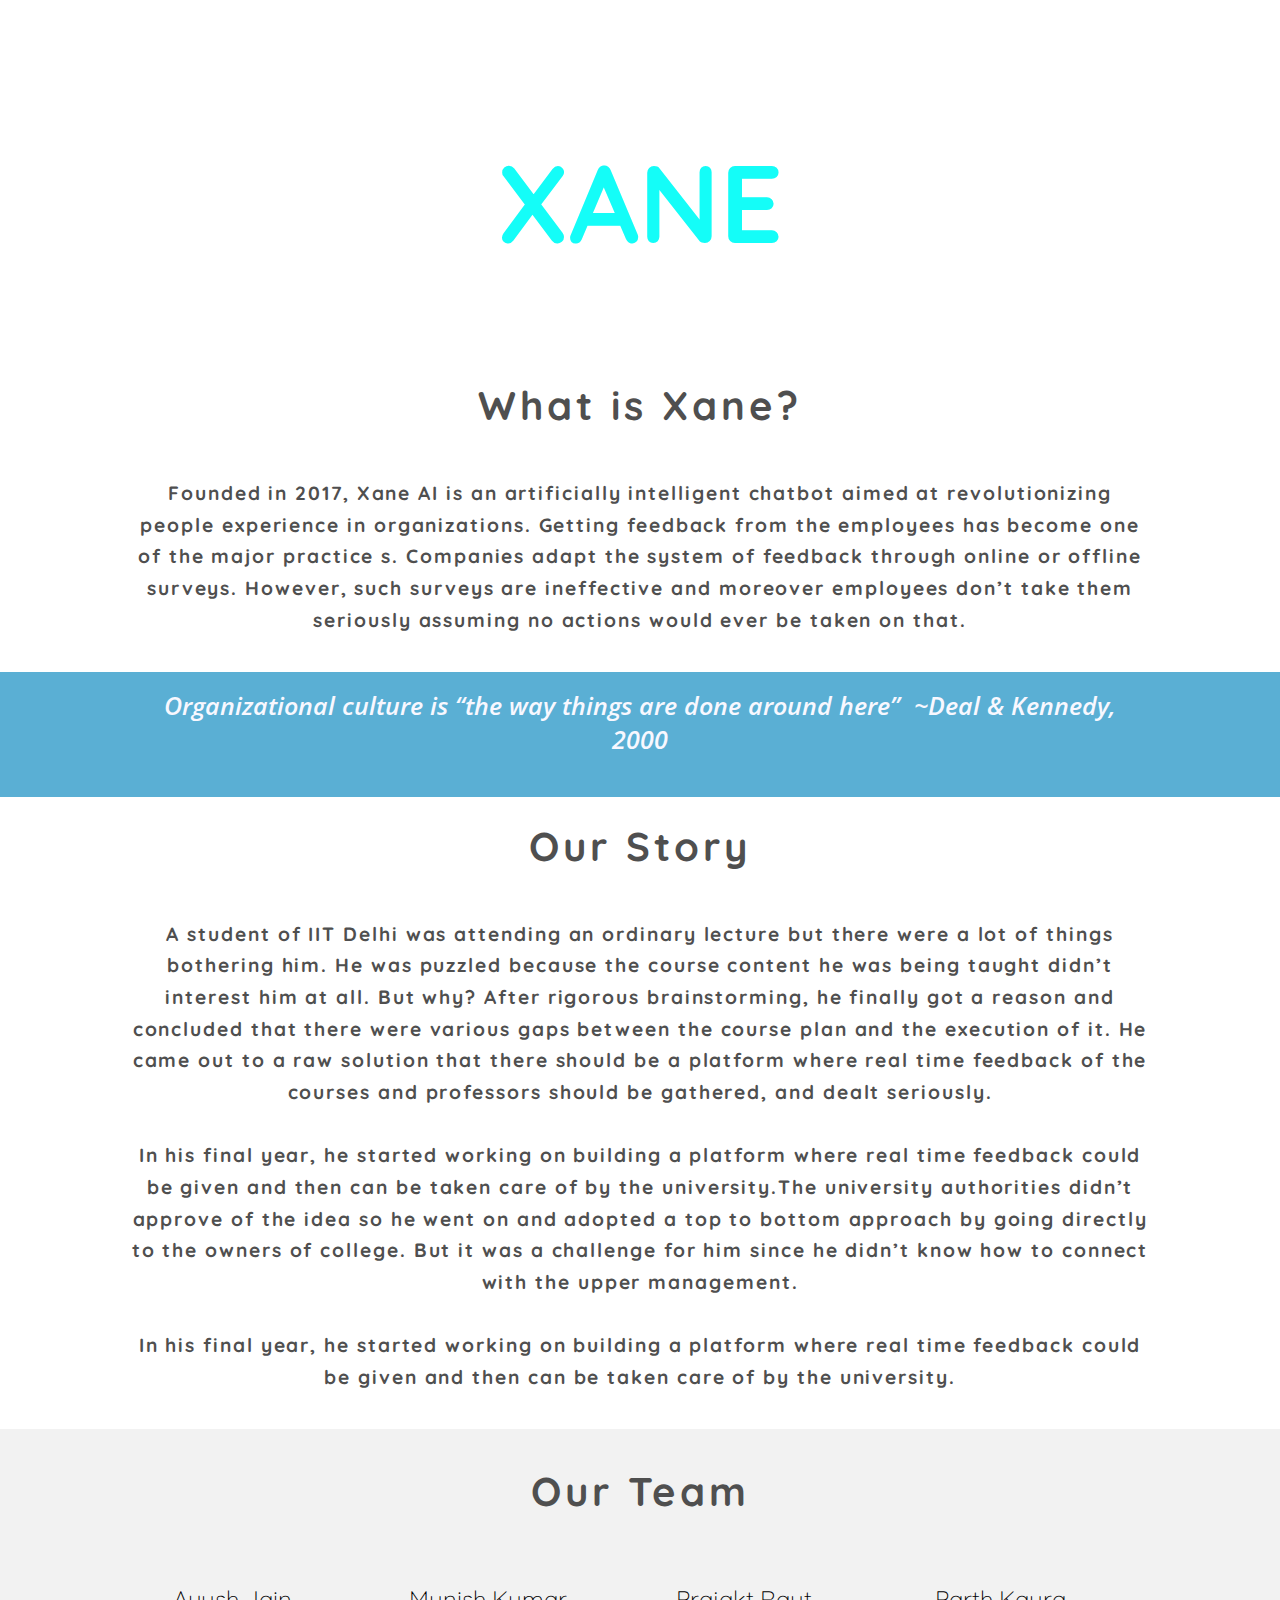
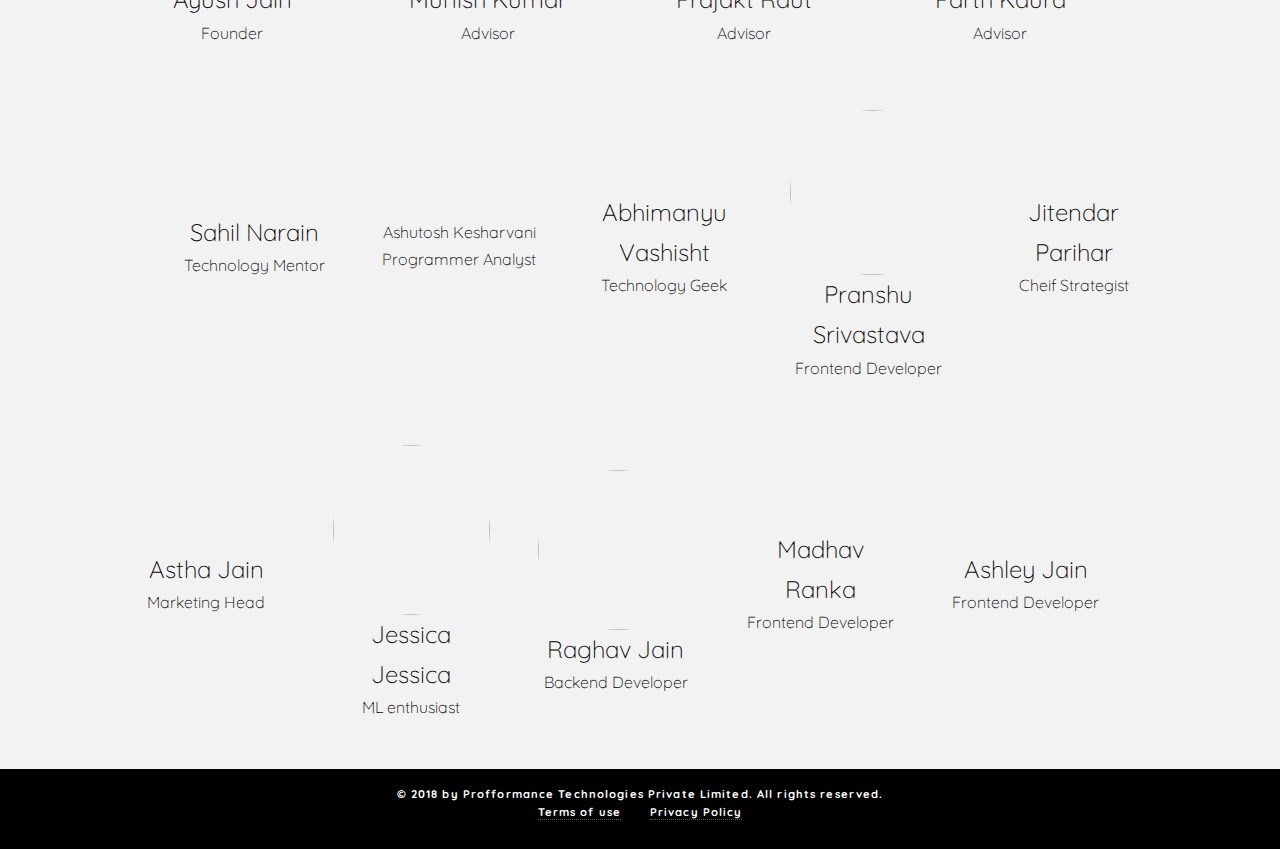
==== commit 8862b0ff: "Update about.html" ====
--- a/about.html
+++ b/about.html
@@ -53,7 +53,7 @@
             <section id="one" class="wrapper spotlight divA divB">
                 <div class="inner">
                     <div class="content">
-                        <h2 style="text-align: center; font-size: 40px">How Xane works?</h2>
+                        <h2 style="text-align: center; font-size: 40px">What is Xane?</h2>
                         <h2 style="text-align: center;">Founded in 2017, Xane AI is an artificially intelligent chatbot aimed at revolutionizing people experience in organizations. Getting feedback from the employees has become one of the major practice s. Companies adapt the system of feedback through online or offline surveys. However, such surveys are ineffective and moreover employees don’t take them seriously assuming no actions would ever be taken on that.
                         </h2>
                     </div>
@@ -97,7 +97,7 @@
                     
                     <a href="https://www.linkedin.com/in/pranshu-srivastava-838430164/" class="image imagenm"><img src="https://pbs.twimg.com/profile_images/1012749917733847040/BMvkekuT_400x400.jpg" alt="" style="border-radius: 50%;height: 165px;width: 165px" /><p class="textcot fdec">Pranshu Srivastava</p><p class="textccot">Frontend Developer</p></a>
                     
-                    <a href="https://www.linkedin.com/in/abhimanyu-vashisht-172840105/" class="image imagenm"><img src="https://media.licdn.com/dms/image/C5603AQGXP31PQp4t_A/profile-displayphoto-shrink_800_800/0?e=1537401600&v=beta&t=Ly3yMVgZ9cLsVEnpugCek3yaOBo5TbjXvEIaUbgYqOw" alt="" style="border-radius: 50%" /><p class="textcot fdec">Abhimanyu Vashisht</p><p class="textccot">Technology Geek</p></a>
+                    <a href="https://www.linkedin.com/in/abhimanyu-vashisht-172840105/" class="image imagenm"><img src="https://media.licdn.com/dms/image/C5103AQHnR_LQAZXZCg/profile-displayphoto-shrink_800_800/0?e=1538006400&v=beta&t=ByUufKM7Wy_XpHGYt-FUm9F4hPyX95p9VfFmkhRaqXA" alt="" style="border-radius: 50%" /><p class="textcot fdec">Abhimanyu Vashisht</p><p class="textccot">Technology Geek</p></a>
                     
                     <a href="https://www.linkedin.com/in/ashutosh-kesharvani-9a861411a/" class="image imagenm"><img src="https://media.licdn.com/dms/image/C5103AQEz68-YzrLNmQ/profile-displayphoto-shrink_800_800/0?e=1537401600&v=beta&t=aDr1q8_TmUye87d4aEH0TD8H6s-kj7bBnpDyMCfQWw8" alt="" style="border-radius: 50%;" /><p class="textcot" style=" font-size: 16px">Ashutosh Kesharvani</p><p class="textccot">
                     Programmer Analyst</p></a>
